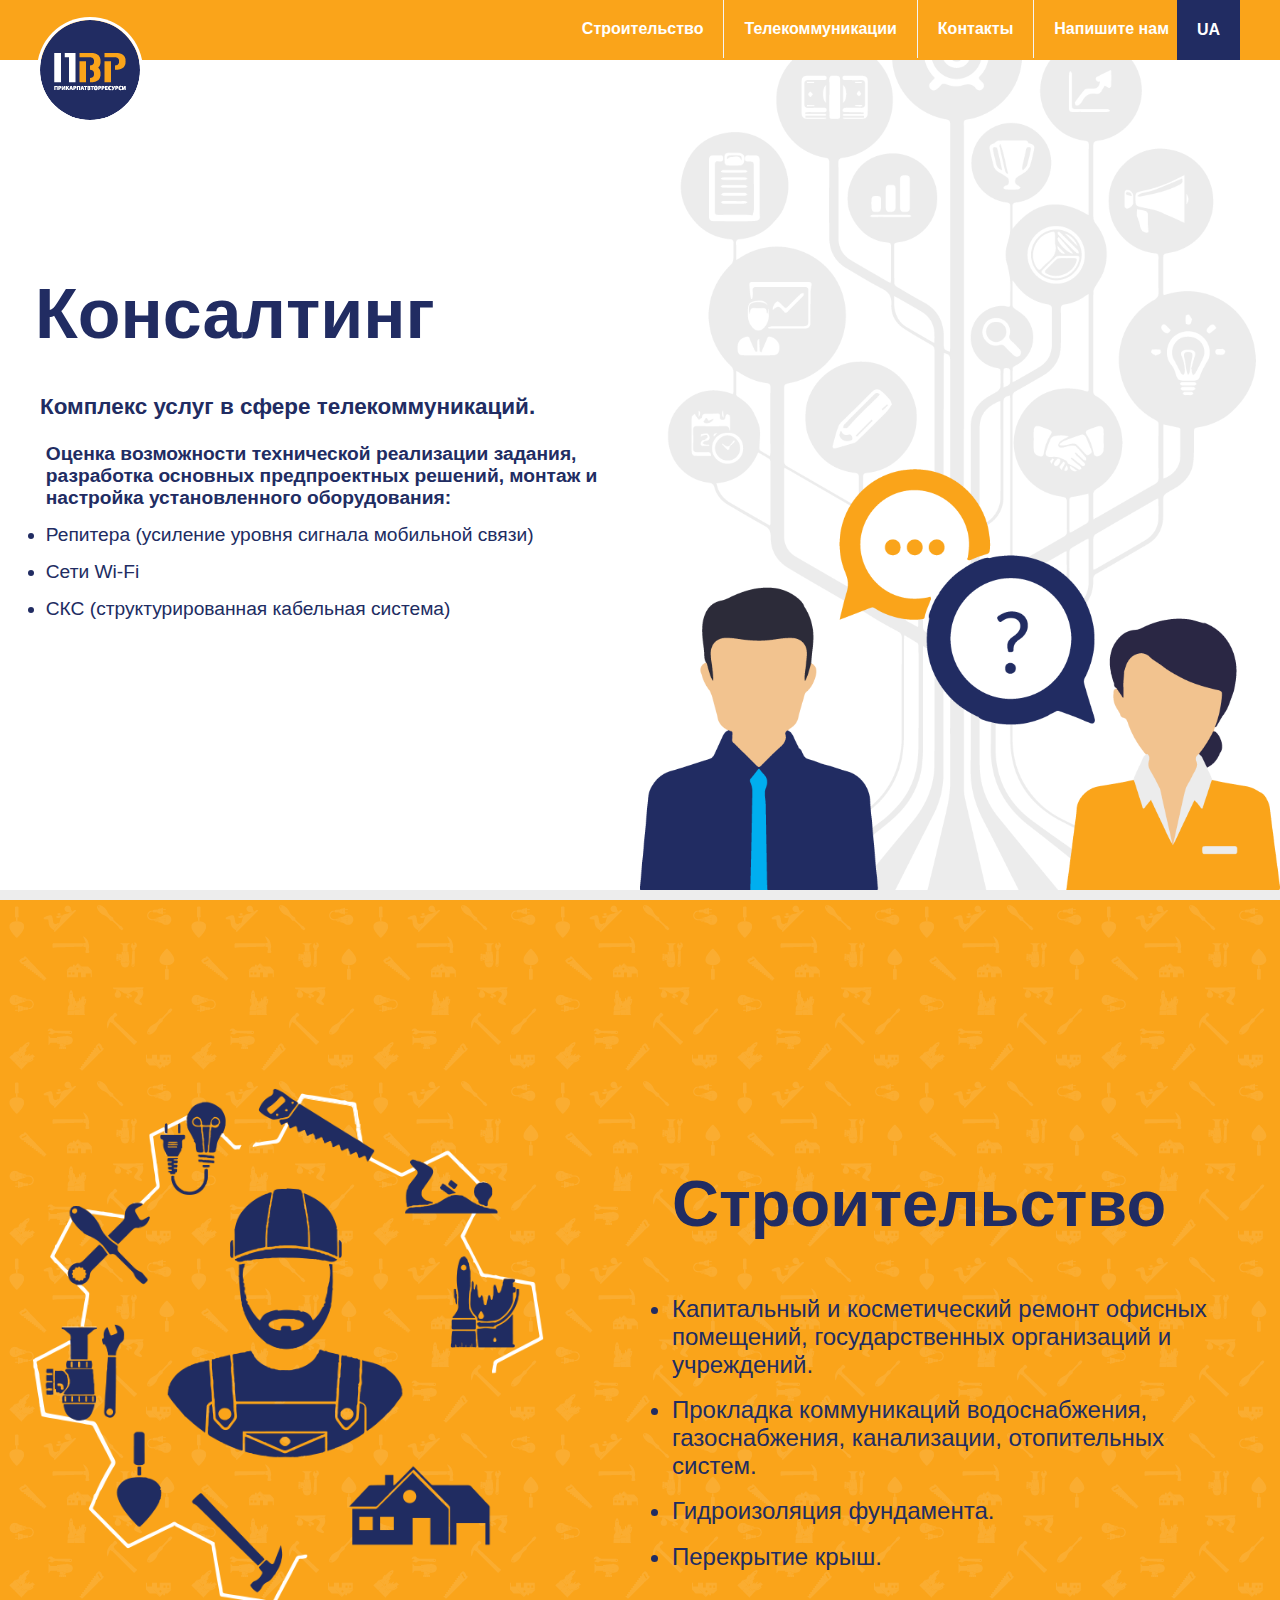
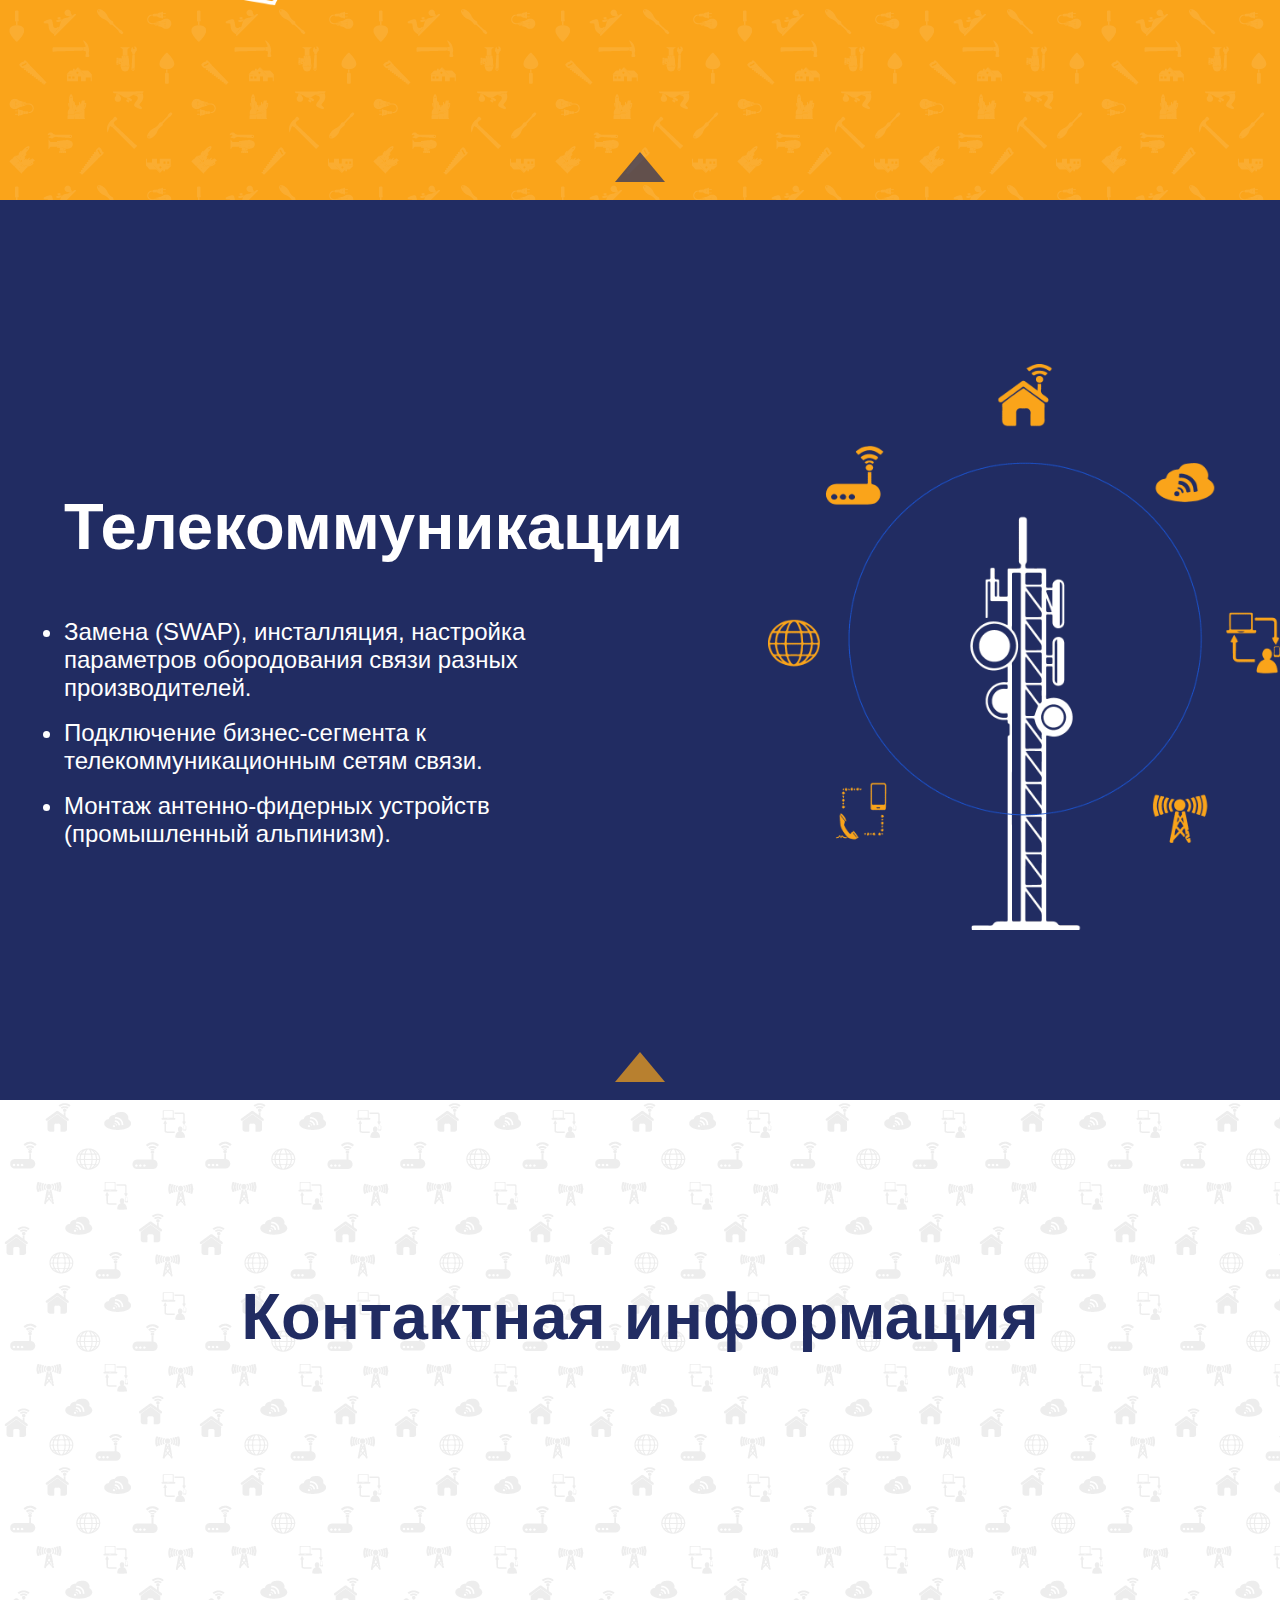
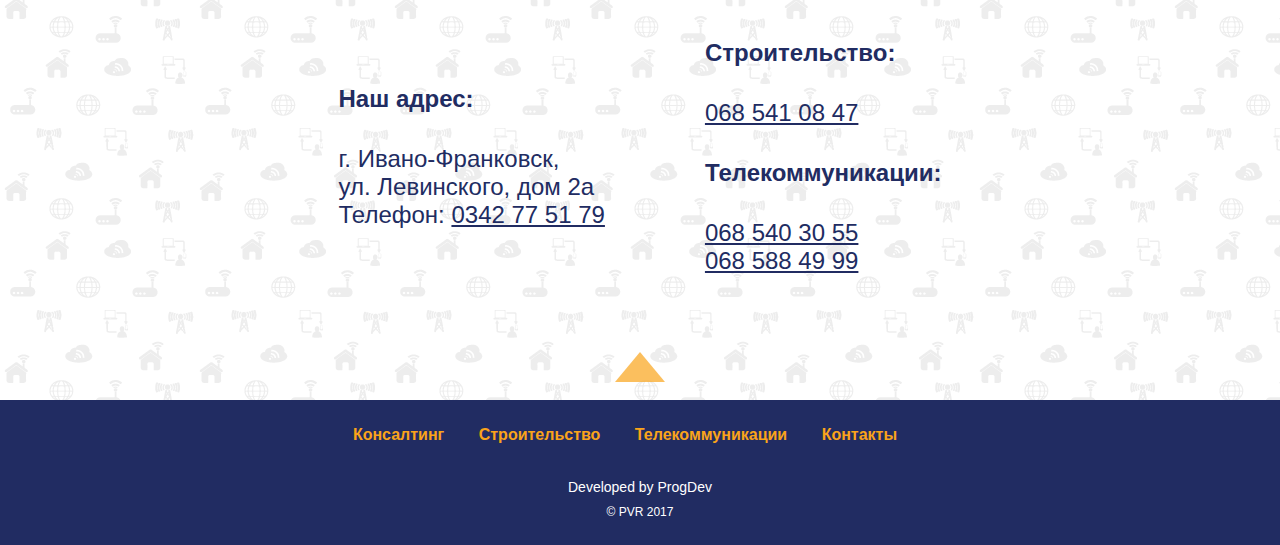
==== index_rus.html @ 4bf704a8 "all scripts" ====
<!DOCTYPE html>
<html lang="en">
<head>
    <meta charset="UTF-8">
    <meta name="viewport" content="width=device-width, initial-scale=1.0">
    <title>ЧП "Прикарпатвторресурсы"</title>
    <link href="css/style.css" rel="stylesheet" type="text/css">
</head>

<body>
<header class="header" id="header">
    <div class="row_wrap">
<!--		<div class="lang">-->
			<a class="lang" href="index.html">UA</a>
<!--		</div>-->
    	<a href="#" class="header_logo hovicon effect-9 sub-a"></a>
    	<input class="header_menu_btn" type="checkbox" id="menu-btn" />
    	<label class="header_menu_icon" for="menu-btn">
    		<span class="navicon"></span>
    	</label>
    	<ul class="header_menu">
    		<li><a href="#section2" class="item">Строительство</a></li>
    		<li><a href="#section3" class="item">Телекоммуникации</a></li>
    		<li><a href="#section4" class="item">Контакты</a></li>
    		<li><a href="#form" class="item">Напишите нам</a></li>
    	</ul>
    </div>
</header>

<!--
<div class="lang">
	<a href="index.html">UA</a>
</div>
  
<div class="lang">
	<a href="index_rus.html">RU</a>
</div>
-->

<div class="row_1 section">
	<a href="#" class="row1_logo_mobile">
		<svg version="1.1" id="Layer_1" xmlns="http://www.w3.org/2000/svg" xmlns:xlink="http://www.w3.org/1999/xlink" x="0px" y="0px"
	 viewBox="0 0 100 100" style="enable-background:new 0 0 100 100;" xml:space="preserve"><style type="text/css">
	.st0{fill:#212C62;}
	.st1{fill:#FFFFFF;}
	.st2{fill:#FAA41A;}
	</style><g id="XMLID_2309_"><path id="XMLID_2358_" class="st0" d="M100,50c0,27.6-22.4,50-50,50S0,77.6,0,50S22.4,0,50,0S100,22.4,100,50L100,50z"/><path id="XMLID_2355_" class="st1" d="M35.4,33v29.2h-6.3V37.2h-4.2V33H35.4L35.4,33z M20.8,33v29.2h-6.3V33H20.8L20.8,33z"/><path id="XMLID_2352_" class="st2" d="M45.8,41.4v20.9h-6.3V41.4H45.8L45.8,41.4z M50,37.2H39.6V33H50c7,0,10.4,2.8,10.4,8.4
		c0,2.8-0.9,4.9-2.6,6.3c1.7,1.4,2.6,3.5,2.6,6.3c0,5.6-3.5,8.4-10.4,8.4v-4.2c2.8,0,4.2-1.4,4.2-4.2c0-2.8-1.4-4.2-4.2-4.2v-4.2
		c2.8,0,4.2-1.4,4.2-4.2C54.2,38.6,52.8,37.2,50,37.2L50,37.2z"/><path id="XMLID_2349_" class="st2" d="M70.9,41.4v20.9h-6.3V41.4H70.9L70.9,41.4z M85.5,41.4c0,5.6-3.5,8.4-10.4,8.4v-4.2
		c2.8,0,4.2-1.4,4.2-4.2c0-2.8-1.4-4.2-4.2-4.2H64.6V33h10.4C82,33,85.5,35.8,85.5,41.4L85.5,41.4z"/><polygon id="XMLID_2348_" class="st1" points="17.7,66 17.7,70 16.8,70 16.8,66.8 15.4,66.8 15.4,70 14.5,70 14.5,66 17.7,66 	"/><path id="XMLID_2345_" class="st1" d="M19.4,67.9c0.1,0,0.2,0,0.3,0c0.5,0,0.8-0.2,0.8-0.6c0-0.4-0.3-0.6-0.7-0.6
		c-0.2,0-0.3,0-0.4,0V67.9L19.4,67.9z M18.5,66.1c0.3,0,0.7-0.1,1.2-0.1c0.6,0,0.9,0.1,1.2,0.3c0.3,0.2,0.4,0.5,0.4,0.9
		c0,0.4-0.1,0.7-0.4,0.9c-0.3,0.3-0.8,0.4-1.3,0.4c-0.1,0-0.2,0-0.3,0V70h-0.9V66.1L18.5,66.1z"/><path id="XMLID_2344_" class="st1" d="M22.7,66v1.2c0,0.6,0,1.3,0,1.8h0c0.2-0.5,0.5-1,0.7-1.4l0.9-1.6h0.9v4h-0.8v-1.2
		c0-0.6,0-1.2,0.1-1.7h0c-0.2,0.5-0.4,1-0.7,1.4L22.9,70h-1v-4H22.7L22.7,66z"/><path id="XMLID_2343_" class="st1" d="M26.8,66v1.7h0.1L28,66h1.1l-1.4,1.8c0.5,0.1,0.7,0.5,0.9,1c0.1,0.4,0.3,0.9,0.5,1.2h-1
		c-0.1-0.3-0.2-0.6-0.3-0.9c-0.1-0.4-0.3-0.8-0.8-0.8h-0.2V70H26v-4H26.8L26.8,66z"/><path id="XMLID_2340_" class="st1" d="M31.5,68.3l-0.2-0.8c-0.1-0.2-0.1-0.5-0.2-0.8h0c-0.1,0.2-0.1,0.5-0.2,0.8l-0.2,0.8H31.5
		L31.5,68.3z M30.5,69l-0.3,1h-0.9l1.2-4h1.2l1.2,4h-1l-0.3-1H30.5L30.5,69z"/><path id="XMLID_2337_" class="st1" d="M34.3,67.9c0.1,0,0.2,0,0.3,0c0.5,0,0.8-0.2,0.8-0.6c0-0.4-0.3-0.6-0.7-0.6
		c-0.2,0-0.3,0-0.4,0V67.9L34.3,67.9z M33.4,66.1c0.3,0,0.7-0.1,1.2-0.1c0.6,0,0.9,0.1,1.2,0.3c0.3,0.2,0.4,0.5,0.4,0.9
		c0,0.4-0.1,0.7-0.4,0.9c-0.3,0.3-0.8,0.4-1.3,0.4c-0.1,0-0.2,0-0.3,0V70h-0.9V66.1L33.4,66.1z"/><polygon id="XMLID_2336_" class="st1" points="40.1,66 40.1,70 39.2,70 39.2,66.8 37.8,66.8 37.8,70 36.9,70 36.9,66 40.1,66 	"/><path id="XMLID_2333_" class="st1" d="M42.8,68.3l-0.2-0.8c-0.1-0.2-0.1-0.5-0.2-0.8h0c-0.1,0.2-0.1,0.5-0.2,0.8l-0.2,0.8H42.8
		L42.8,68.3z M41.8,69l-0.3,1h-0.9l1.2-4h1.2l1.2,4h-1l-0.3-1H41.8L41.8,69z"/><polygon id="XMLID_2332_" class="st1" points="45.1,66.8 44,66.8 44,66 47.1,66 47.1,66.8 46,66.8 46,70 45.1,70 45.1,66.8 	"/><path id="XMLID_2328_" class="st1" d="M48.4,69.3c0.1,0,0.2,0,0.3,0c0.4,0,0.8-0.2,0.8-0.6c0-0.4-0.4-0.6-0.8-0.6h-0.3V69.3
		L48.4,69.3z M48.4,67.6h0.3c0.5,0,0.7-0.2,0.7-0.5c0-0.3-0.2-0.5-0.6-0.5c-0.2,0-0.3,0-0.4,0V67.6L48.4,67.6z M47.5,66.1
		c0.2,0,0.7-0.1,1.2-0.1c0.5,0,0.9,0.1,1.2,0.2c0.3,0.1,0.5,0.4,0.5,0.8c0,0.3-0.2,0.7-0.7,0.8v0c0.5,0.1,0.8,0.5,0.8,1
		c0,0.4-0.2,0.6-0.4,0.8c-0.3,0.2-0.8,0.4-1.6,0.4c-0.4,0-0.8,0-1-0.1V66.1L47.5,66.1z"/><polygon id="XMLID_2327_" class="st1" points="51.8,66.8 50.7,66.8 50.7,66 53.8,66 53.8,66.8 52.7,66.8 52.7,70 51.8,70
		51.8,66.8 	"/><path id="XMLID_2324_" class="st1" d="M54.8,68c0,0.8,0.4,1.3,1,1.3c0.6,0,1-0.6,1-1.3c0-0.7-0.3-1.3-1-1.3
		C55.2,66.7,54.8,67.2,54.8,68L54.8,68z M57.7,68c0,1.3-0.8,2.1-1.9,2.1c-1.2,0-1.9-0.9-1.9-2c0-1.2,0.8-2.1,1.9-2.1
		C57,65.9,57.7,66.9,57.7,68L57.7,68z"/><path id="XMLID_2321_" class="st1" d="M59.2,67.9c0.1,0,0.2,0,0.3,0c0.5,0,0.8-0.2,0.8-0.6c0-0.4-0.3-0.6-0.7-0.6
		c-0.2,0-0.3,0-0.4,0V67.9L59.2,67.9z M58.3,66.1c0.3,0,0.7-0.1,1.2-0.1c0.6,0,0.9,0.1,1.2,0.3c0.3,0.2,0.4,0.5,0.4,0.9
		c0,0.4-0.1,0.7-0.4,0.9c-0.3,0.3-0.8,0.4-1.3,0.4c-0.1,0-0.2,0-0.3,0V70h-0.9V66.1L58.3,66.1z"/><path id="XMLID_2318_" class="st1" d="M62.6,67.9c0.1,0,0.2,0,0.3,0c0.5,0,0.8-0.2,0.8-0.6c0-0.4-0.3-0.6-0.7-0.6
		c-0.2,0-0.3,0-0.4,0V67.9L62.6,67.9z M61.7,66.1c0.3,0,0.7-0.1,1.2-0.1c0.6,0,0.9,0.1,1.2,0.3c0.3,0.2,0.4,0.5,0.4,0.9
		c0,0.4-0.1,0.7-0.4,0.9c-0.3,0.3-0.8,0.4-1.3,0.4c-0.1,0-0.2,0-0.3,0V70h-0.9V66.1L61.7,66.1z"/><polygon id="XMLID_2317_" class="st1" points="67.5,68.3 66,68.3 66,69.2 67.7,69.2 67.7,70 65.1,70 65.1,66 67.6,66 67.6,66.8
		66,66.8 66,67.6 67.5,67.6 67.5,68.3 	"/><path id="XMLID_2316_" class="st1" d="M71.2,69.9C71,70,70.6,70,70.2,70c-1.4,0-2.1-0.9-2.1-2c0-1.4,1-2.1,2.2-2.1
		c0.5,0,0.8,0.1,1,0.2L71,66.8c-0.2-0.1-0.4-0.1-0.8-0.1c-0.7,0-1.3,0.4-1.3,1.3c0,0.8,0.5,1.3,1.3,1.3c0.3,0,0.6-0.1,0.8-0.1
		L71.2,69.9L71.2,69.9z"/><path id="XMLID_2315_" class="st1" d="M72.5,66l0.6,1.4c0.1,0.3,0.2,0.5,0.3,0.8h0c0-0.2,0.1-0.4,0.2-0.8L74,66H75l-0.7,2
		c-0.2,0.6-0.5,1.2-0.8,1.6c-0.3,0.3-0.6,0.5-1.1,0.5c-0.2,0-0.3,0-0.4-0.1l0.1-0.7c0.1,0,0.2,0,0.3,0c0.3,0,0.5-0.2,0.5-0.4
		c0-0.1,0-0.1,0-0.2L71.5,66H72.5L72.5,66z"/><path id="XMLID_2312_" class="st1" d="M76.2,67.9c0.1,0,0.2,0,0.3,0c0.5,0,0.8-0.2,0.8-0.6c0-0.4-0.3-0.6-0.7-0.6
		c-0.2,0-0.3,0-0.4,0V67.9L76.2,67.9z M75.3,66.1c0.3,0,0.7-0.1,1.2-0.1c0.6,0,0.9,0.1,1.2,0.3c0.3,0.2,0.4,0.5,0.4,0.9
		c0,0.4-0.1,0.7-0.4,0.9c-0.3,0.3-0.8,0.4-1.3,0.4c-0.1,0-0.2,0-0.3,0V70h-0.9V66.1L75.3,66.1z"/><path id="XMLID_2311_" class="st1" d="M81.6,69.9c-0.2,0.1-0.5,0.2-1,0.2c-1.4,0-2.1-0.9-2.1-2c0-1.4,1-2.1,2.2-2.1
		c0.5,0,0.8,0.1,1,0.2l-0.2,0.7c-0.2-0.1-0.4-0.1-0.8-0.1c-0.7,0-1.3,0.4-1.3,1.3c0,0.8,0.5,1.3,1.3,1.3c0.3,0,0.6-0.1,0.8-0.1
		L81.6,69.9L81.6,69.9z"/><path id="XMLID_2310_" class="st1" d="M83,66v1.2c0,0.6,0,1.3,0,1.8h0c0.2-0.5,0.5-1,0.7-1.4l0.9-1.6h0.9v4h-0.8v-1.2
		c0-0.6,0-1.2,0.1-1.7h0c-0.2,0.5-0.4,1-0.7,1.4L83.2,70h-1v-4H83L83,66z"/></g></svg>
	</a>
	<ul class="row_1_contact">
		  <li><a href="tel:+380685403055">+38 068 540 30 55</a></li>
		  <li><a href="tel:+380685884999">+38 068 588 49 99</a></li>
		  <li><a href="mailto:pvr@gmail.com">office@pvr.if.ua</a></li>
	</ul>
<!--
	<div class="lang">
		<a href="index.html">UA</a>
		<a href="index_rus.html">RU</a>
  </div>
-->
</div>

<div class="row_1_txt">
    <h2>Консалтинг</h2>
    <h3>Комплекс услуг в сфере телекоммуникаций.</h3>
    <ul>
       	<li><h4>Оценка возможности технической реализации задания, разработка основных предпроектных решений, монтаж и настройка установленного оборудования:</h4></li>
        <li>Репитера (усиление уровня сигнала мобильной связи)</li>
        <li>Сети Wi-Fi</li>
        <li>СКС (структурированная кабельная система)</li>
    </ul>
</div>

<div class="row_1_tablet section">
	<div class="row_wrap wrap-tablet">
		<h2>Консалтинг</h2>
		<div class="row_one_txt">
			<h3>Комплекс услуг в сфере телекоммуникаций.</h3>
			<ul>
			   	<li><h4>Оценка возможности технической реализации задания, разработка основных предпроектных решений, монтаж и настройка установленного оборудования:</h4></li>
				<li>Репитера (усиление уровня сигнала мобильной связи)</li>
				<li>Сети Wi-Fi</li>
				<li>СКС (структурированная кабельная система)</li>
			</ul>
		</div>
	</div>
<!--
	<div class="lang">
		<a href="index.html">UA</a>
		<a href="index_rus.html">RU</a>
	</div>
-->
</div>

<div id="section2">
	<div class="row_2 section">
		<h2>Строительство</h2>
		<picture>
			<source
				media="(max-width: 599px)"
				srcset="img/pvr_build_200x200.png, img/01_build_RET400.png 2x"
				>
			<img
				src="img/pvr_build_200x200.png"
				alt="ПВР Строительство"
				title="Строительство">
		</picture>
		<ul class="row_2_txt section-txt">
			<li>Капитальный и косметический ремонт офисных помещений, государственных организаций и учреждений.</li>
			<li>Прокладка коммуникаций водоснабжения, газоснабжения, канализации, отопительных систем.</li>
			<li>Гидроизоляция фундамента.</li>
			<li>Перекрытие крыш.</li>
		</ul>
		<a href="#header" class="row_2_upbtn section-upbtn"></a>
	</div>
	<div class="row_2_tablet section">
		<picture>
			<source media="(min-width: 960px)"
				 srcset="img/01_build_RET.png 2x, img/01_build_RET+.png 3x">
			<source media="(min-width: 600px)"
				 srcset="img/01_build_ORIG.png, img/01_build_RET.png 2x">
			<img src="img/01_build_ORIG.png"
				alt="ПВР Будівництво"
				title="Будіівництво">
		</picture>
		<div class="row-2 container">
			<h2>Строительство</h2>
			<ul class="row_2_txt section-txt">
				<li>Капитальный и косметический ремонт офисных помещений, государственных организаций и учреждений.</li>
				<li>Прокладка коммуникаций водоснабжения, газоснабжения, канализации, отопительных систем.</li>
				<li>Гидроизоляция фундамента.</li>
				<li>Перекрытие крыш.</li>
			</ul>
		</div>
		<a href="#header" class="row_2_upbtn_tablet section-upbtn"></a>
	</div>
</div>

<div id="section3">
	<div class="row_3 section" >
		<h2>Телекоммуникации</h2>
		<picture>
			<source
			media="(max-width: 599px)"
			srcset="img/pvr_telecom_200x222.png, img/03_tele_RET400.png 2x"
			type="image/png">
			<img
				src="img/pvr_telecom_200x222.png"
				alt="ПВР Телекомунікації"
				title="Телекомунікації">
		</picture>
		<ul class="row_3_txt section-txt">
			<li>Замена (SWAP), инсталляция, настройка параметров обородования связи разных производителей.</li>
			<li>Подключение бизнес-сегмента к телекоммуникационным сетям связи.</li>
			<li>Монтаж антенно-фидерных устройств (промышленный альпинизм).</li>
		</ul>
		<a href="#header" class="row_3_upbtn section-upbtn"></a>
</div>

	<div class="row_3_tablet section">
		<div class="row-3 container">
			<h2>Телекоммуникации</h2>
			<ul class="row_3_txt section-txt">
				<li>Замена (SWAP), инсталляция, настройка параметров обородования связи разных производителей.</li>
				<li>Подключение бизнес-сегмента к телекоммуникационным сетям связи.</li>
				<li>Монтаж антенно-фидерных устройств (промышленный альпинизм).</li>
			</ul>
		</div>
		<picture>
			<source media="(min-width: 960px)"
					srcset="img/pvr_telecom_retina.png">
			<source media="(min-width: 600px)"
					srcset="img/pvr_telecom.png">
			<img 
				src="img/pvr_telecom_200x222.png"
				alt="ПВР Телекомунікації"
				title="Телекомунікації">
		</picture>
		<a href="#header" class="row_3_upbtn_tablet section-upbtn"></a>
	</div><!--568px start-->
</div>
<div id="section4">
	<div class="row_4 section">
		<div class="row_4_inner">
			<h2>Контактная информация</h2>
			<ul class="row_4_txt">
				<li><h4>Наш адрес:</h4><p>г. Ивано-Франковск,<br>ул. Левинского, дом 2а<br>Телефон: <a href="tel:+380342775179">0342 77 51 79</a></p></li>
				<li><h4>Строительство:</h4><a href="tel:+380685410847">068 541 08 47</a></li>
				<li><h4>Телекоммуникации:</h4><a href="tel:+380685403055">068 540 30 55</a><br><br><a href="tel:+380685884999">068 588 49 99</a></li>
		    </ul>
	   </div>
   <a href="#header" class="row_4_upbtn section-upbtn"></a>
</div>

	<div class="row_4_tablet section">
		<h2>Контактная информация</h2>
		<div class="row_4_container">
			<h4>Наш адрес:</h4>г. Ивано-Франковск,<br>ул. Левинского, дом 2а<br>Телефон: <a href="tel:+380342775179">0342 77 51 79</a>
		</div>
		<div class="row_4_conrainer">
			<h4>Строительство:</h4>
			<a href="tel:+380685410847">068 541 08 47</a>
			<h4>Телекоммуникации:</h4><a href="tel:+380685403055">068 540 30 55</a><br><a href="tel:+380685884999">068 588 49 99</a>
		</div>
		<a href="#header" class="row_3_upbtn_tablet section-upbtn"></a>
	</div>
</div>
<div id="form">
    <script type="text/javascript" src="https://form.jotformeu.com/jsform/63545474267363"></script>
</div>

<footer class="footer">
    <ul class="footer_content">
        <li>
            <ul class="footer_content_nav">
                <li><a href="#header">Консалтинг</a></li>
                <li><a href="#section2">Строительство</a></li>
                <li><a href="#section3">Телекоммуникации</a></li>
                <li><a href="#section4">Контакты</a></li>
            </ul>
        </li>
        <li class="footer_content_dev">Developed by ProgDev</li>
        <li class="footer_content_copyright">&copy; PVR 2017</li>
    </ul>
</footer>
<!-- js scr scr sct -->
<script async>
  (function(i,s,o,g,r,a,m){i['GoogleAnalyticsObject']=r;i[r]=i[r]||function(){
  (i[r].q=i[r].q||[]).push(arguments)},i[r].l=1*new Date();a=s.createElement(o),
  m=s.getElementsByTagName(o)[0];a.async=1;a.src=g;m.parentNode.insertBefore(a,m)
  })(window,document,'script','//www.google-analytics.com/analytics.js','ga');

  ga('create', 'UA-75085322-1', 'auto');
  ga('send', 'pageview');

</script>
<script async src="https://ajax.googleapis.com/ajax/libs/jquery/3.1.1/jquery.min.js"></script>
<script async src="js/menu.js" type="text/javascript"></script>
<script async src="js/smooth_scroll.js" type="text/javascript"></script>
</body>
</html>
---- css/style.css ----
@charset "UTF-8";
/* media */
/* flexbox */
/* tags */
/* line 80, D:/X/OpenServer/domains/fckn.github.io/css/style.scss */
html, body {
  -webkit-box-sizing: border-box;
  -moz-box-sizing: border-box;
  box-sizing: border-box; }

/* line 87, D:/X/OpenServer/domains/fckn.github.io/css/style.scss */
*,
*:before,
*:after {
  -webkit-box-sizing: inherit;
  -moz-box-sizing: inherit;
  box-sizing: inherit; }

/* line 92, D:/X/OpenServer/domains/fckn.github.io/css/style.scss */
body {
  font-family: Helvetica, sans-serif;
  position: relative;
  width: 100%;
  height: 100%;
  margin: 0;
  padding: 0; }

/* line 100, D:/X/OpenServer/domains/fckn.github.io/css/style.scss */
a {
  text-decoration: none; }

/* line 103, D:/X/OpenServer/domains/fckn.github.io/css/style.scss */
ul {
  list-style-type: none;
  padding: 0;
  margin: 0; }

/* line 109, D:/X/OpenServer/domains/fckn.github.io/css/style.scss */
picture img {
  width: 100%;
  max-width: 600px;
  height: auto; }

/* form custom */
/* line 116, D:/X/OpenServer/domains/fckn.github.io/css/style.scss */
#form {
  background: #faa41a; }

/* header */
/* line 120, D:/X/OpenServer/domains/fckn.github.io/css/style.scss */
.header {
  width: 100%;
  height: 60px;
  position: absolute;
  z-index: 1;
  text-align: center;
  display: table-cell;
  vertical-align: middle;
  background-color: #faa41a; }
  /* line 129, D:/X/OpenServer/domains/fckn.github.io/css/style.scss */
  .header ul {
    overflow: hidden;
    background-color: #faa41a; }
  /* line 134, D:/X/OpenServer/domains/fckn.github.io/css/style.scss */
  .header li a {
    display: block;
    padding: 20px 20px;
    border-right: 1px solid #f4f4f4;
    color: #fff;
    text-decoration: none;
    font-weight: 600;
    transition: 0.4s; }
    /* line 142, D:/X/OpenServer/domains/fckn.github.io/css/style.scss */
    .header li a:hover {
      background-color: #fff;
      color: #EEA200; }

/* line 150, D:/X/OpenServer/domains/fckn.github.io/css/style.scss */
.header_logo {
  width: 100px;
  height: 100px;
  margin-top: 20px;
  float: left;
  display: block;
  background: url(../img/pvr_logo.png) no-repeat center center; }
  @media only screen and (min-width: 319px) and (max-width: 767px) {
    /* line 150, D:/X/OpenServer/domains/fckn.github.io/css/style.scss */
    .header_logo {
      display: none; } }
  @media only screen and (min-width: 767px) and (max-width: 1250px) {
    /* line 150, D:/X/OpenServer/domains/fckn.github.io/css/style.scss */
    .header_logo {
      margin-left: 4%; } }

/* line 166, D:/X/OpenServer/domains/fckn.github.io/css/style.scss */
.lang {
  position: absolute;
  right: 0;
  display: inline-block;
  padding: 30px 20px;
  font-weight: 700;
  background: #212C62;
  text-decoration: none;
  color: #fff;
  font-family: helvetica, sans-serif;
  line-height: 0;
  transition: all 0.3s ease;
  float: right; }
  /* line 184, D:/X/OpenServer/domains/fckn.github.io/css/style.scss */
  .lang:hover {
    background: #45517C; }

/* menu */
/* line 190, D:/X/OpenServer/domains/fckn.github.io/css/style.scss */
.header_menu {
  clear: both;
  max-height: 0;
  transition: max-height 0.2s ease-out; }

/* menu icon */
/* line 198, D:/X/OpenServer/domains/fckn.github.io/css/style.scss */
.header_menu_icon {
  cursor: pointer;
  display: inline-block;
  padding: 28px 0;
  position: relative;
  user-select: none; }
  @media only screen and (min-width: 768px) and (max-width: 810px) {
    /* line 198, D:/X/OpenServer/domains/fckn.github.io/css/style.scss */
    .header_menu_icon {
      left: -7%; } }

/* line 211, D:/X/OpenServer/domains/fckn.github.io/css/style.scss */
.header .header_menu_icon .navicon {
  width: 25px;
  height: 5px;
  display: block;
  background: #212c62;
  position: relative;
  transition: background 0.2s ease-out; }

/* line 221, D:/X/OpenServer/domains/fckn.github.io/css/style.scss */
.navicon:before,
.navicon:after {
  width: 100%;
  height: 100%;
  background: #212c62;
  content: '';
  display: block;
  position: absolute;
  transition: all 0.2s ease-out; }

/* line 231, D:/X/OpenServer/domains/fckn.github.io/css/style.scss */
.navicon:before {
  top: 10px; }

/* line 235, D:/X/OpenServer/domains/fckn.github.io/css/style.scss */
.navicon:after {
  top: -10px; }

/* menu btn */
/* line 240, D:/X/OpenServer/domains/fckn.github.io/css/style.scss */
.header_menu_btn {
  display: none; }

/* line 243, D:/X/OpenServer/domains/fckn.github.io/css/style.scss */
.header_menu_btn:checked ~ .header_menu {
  max-height: 240px; }

/* line 247, D:/X/OpenServer/domains/fckn.github.io/css/style.scss */
.header_menu_btn:checked ~ .header_menu_icon .navicon {
  background: transparent; }

/* line 251, D:/X/OpenServer/domains/fckn.github.io/css/style.scss */
.header_menu_btn:checked ~ .header_menu_icon .navicon:before {
  transform: rotate(-45deg) translate(0px, 0px); }

/* line 255, D:/X/OpenServer/domains/fckn.github.io/css/style.scss */
.header_menu_btn:checked ~ .header_menu_icon .navicon:after {
  transform: rotate(45deg) translate(0px, 0px); }

/* line 260, D:/X/OpenServer/domains/fckn.github.io/css/style.scss */
.header_menu_btn:checked ~ .header_menu_icon:not(.steps) .navicon:before,
.header_menu_btn:checked ~ .header_menu_icon:not(.steps) .navicon:after {
  top: 0; }

/*  768px */
@media only screen and (min-width: 811px) {
  /* line 267, D:/X/OpenServer/domains/fckn.github.io/css/style.scss */
  .header_menu {
    float: right;
    clear: none;
    max-height: none; }
    /* line 271, D:/X/OpenServer/domains/fckn.github.io/css/style.scss */
    .header_menu li {
      float: left; }
    /* line 274, D:/X/OpenServer/domains/fckn.github.io/css/style.scss */
    .header_menu a {
      padding: 20px 30px; }
  /* line 278, D:/X/OpenServer/domains/fckn.github.io/css/style.scss */
  .header_menu_icon {
    display: none; }
  /* line 281, D:/X/OpenServer/domains/fckn.github.io/css/style.scss */
  .header_menu_btn {
    display: none; } }

/* hover logo */
/* line 287, D:/X/OpenServer/domains/fckn.github.io/css/style.scss */
.hovicon {
  width: 100px;
  height: 100px;
  border-radius: 50%;
  position: relative; }

/* line 293, D:/X/OpenServer/domains/fckn.github.io/css/style.scss */
.hovicon:after {
  position: absolute;
  width: 100%;
  height: 100%;
  border-radius: 50%;
  content: '';
  -webkit-box-sizing: content-box;
  -moz-box-sizing: content-box;
  box-sizing: content-box; }

/* line 303, D:/X/OpenServer/domains/fckn.github.io/css/style.scss */
.hovicon:before {
  display: block; }

/* Effect 9 */
/* line 307, D:/X/OpenServer/domains/fckn.github.io/css/style.scss */
.hovicon.effect-9 {
  -webkit-transition: box-shadow 0.2s;
  -moz-transition: box-shadow 0.2s;
  transition: box-shadow 0.2s; }

/* line 312, D:/X/OpenServer/domains/fckn.github.io/css/style.scss */
.hovicon.effect-9:after {
  top: 0;
  left: 0;
  padding: 0;
  box-shadow: 0 0 0 3px #fff;
  -webkit-transition: -webkit-transform 0.2s, opacity 0.2s;
  -moz-transition: -moz-transform 0.2s, opacity 0.2s;
  transition: transform 0.2s, opacity 0.2s; }

/* Effect 9a */
/* line 322, D:/X/OpenServer/domains/fckn.github.io/css/style.scss */
.hovicon.effect-9.sub-a:hover:after {
  -webkit-transform: scale(1.35);
  -moz-transform: scale(1.35);
  -ms-transform: scale(1.35);
  transform: scale(1.35);
  opacity: 0.5; }

/* line 329, D:/X/OpenServer/domains/fckn.github.io/css/style.scss */
.hovicon.effect-9.sub-a:hover {
  box-shadow: 0 0 0 10px white; }

/*
Оранжевий - FAA41A
Синій - 212C62
Сірий - EDEDED
*/
/* line 337, D:/X/OpenServer/domains/fckn.github.io/css/style.scss */
.section {
  width: 100%;
  height: 600px;
  margin: 0 auto;
  display: -webkit-box;
  display: -moz-box;
  display: -ms-flexbox;
  display: -webkit-flex;
  display: flex;
  flex-direction: column;
  align-items: center;
  justify-content: space-between;
  color: #212c62; }
  @media only screen and (min-width: 768px) {
    /* line 337, D:/X/OpenServer/domains/fckn.github.io/css/style.scss */
    .section {
      height: 100vh; } }

/* section one */
/* line 351, D:/X/OpenServer/domains/fckn.github.io/css/style.scss */
.row_1 {
  position: relative;
  padding: 100px 0 0 0;
  text-align: center;
  z-index: 0;
  background: url(../img/pvr_consulting_opt.png) no-repeat center bottom; }
  @media only screen and (min-width: 768px) {
    /* line 351, D:/X/OpenServer/domains/fckn.github.io/css/style.scss */
    .row_1 {
      display: none; } }

/* line 363, D:/X/OpenServer/domains/fckn.github.io/css/style.scss */
.row1_logo_mobile {
  width: 100px;
  height: 100px; }

/* line 367, D:/X/OpenServer/domains/fckn.github.io/css/style.scss */
.section-txt {
  margin: 25% 0 0 0;
  padding-left: 10%;
  display: -webkit-box;
  display: -moz-box;
  display: -ms-flexbox;
  display: -webkit-flex;
  display: flex;
  flex-direction: column;
  justify-content: flex-end;
  flex-basis: 100%;
  list-style-type: disc; }
  @media only screen and (min-width: 600px) {
    /* line 367, D:/X/OpenServer/domains/fckn.github.io/css/style.scss */
    .section-txt {
      margin: 0; } }
  /* line 378, D:/X/OpenServer/domains/fckn.github.io/css/style.scss */
  .section-txt li {
    padding-bottom: 3%; }

/* line 383, D:/X/OpenServer/domains/fckn.github.io/css/style.scss */
.section-upbtn {
  margin: 8% 0 0 0;
  display: block;
  width: 0;
  height: 0;
  border-style: solid;
  border-width: 0 25px 30px 25px;
  opacity: .7;
  transition: all 0.3s ease; }
  /* line 392, D:/X/OpenServer/domains/fckn.github.io/css/style.scss */
  .section-upbtn:hover {
    border-width: 0 40px 45px 40px;
    opacity: 1; }

/* line 399, D:/X/OpenServer/domains/fckn.github.io/css/style.scss */
.row_1_contact {
  font-size: 18px;
  line-height: 30px;
  padding: 0 0 250px 0; }
  /* line 403, D:/X/OpenServer/domains/fckn.github.io/css/style.scss */
  .row_1_contact a {
    font-weight: 600;
    color: #212c62;
    text-decoration: underline;
    transition: all 0.2s ease; }
    /* line 408, D:/X/OpenServer/domains/fckn.github.io/css/style.scss */
    .row_1_contact a:hover {
      color: #faa41a;
      text-decoration: none; }

/* line 414, D:/X/OpenServer/domains/fckn.github.io/css/style.scss */
.row_1_txt {
  width: 100%;
  padding: 10% 1%;
  border-bottom: 10px solid #ededed;
  display: -webkit-box;
  display: -moz-box;
  display: -ms-flexbox;
  display: -webkit-flex;
  display: flex;
  flex-direction: column;
  align-items: center;
  text-align: center;
  justify-content: space-around;
  color: #212c62;
  background: #ededed; }
  /* line 425, D:/X/OpenServer/domains/fckn.github.io/css/style.scss */
  .row_1_txt h2, .row_1_txt h3, .row_1_txt h4 {
    margin: 5% 0; }
  /* line 428, D:/X/OpenServer/domains/fckn.github.io/css/style.scss */
  .row_1_txt ul {
    padding-left: 10%;
    text-align: left;
    list-style-type: disc; }
    /* line 432, D:/X/OpenServer/domains/fckn.github.io/css/style.scss */
    .row_1_txt ul li {
      margin-top: 2%; }
      /* line 434, D:/X/OpenServer/domains/fckn.github.io/css/style.scss */
      .row_1_txt ul li:first-child {
        text-align: center;
        list-style-type: none;
        margin-left: -5%; }
  @media only screen and (min-width: 768px) {
    /* line 414, D:/X/OpenServer/domains/fckn.github.io/css/style.scss */
    .row_1_txt {
      display: none; } }

/* line 445, D:/X/OpenServer/domains/fckn.github.io/css/style.scss */
.row_2 {
  padding: 10% 0 3% 0;
  background: #faa41a; }
  /* line 451, D:/X/OpenServer/domains/fckn.github.io/css/style.scss */
  .row_2 picture {
    margin: 4% 0 0 0; }
  @media only screen and (min-width: 600px) {
    /* line 445, D:/X/OpenServer/domains/fckn.github.io/css/style.scss */
    .row_2 {
      display: none; } }

/* line 460, D:/X/OpenServer/domains/fckn.github.io/css/style.scss */
.row_2_upbtn {
  border-color: transparent transparent #212C62 transparent; }

/* line 464, D:/X/OpenServer/domains/fckn.github.io/css/style.scss */
.row_3 {
  padding: 10% 0 3% 0;
  color: #fff;
  background: #212c62; }
  /* line 468, D:/X/OpenServer/domains/fckn.github.io/css/style.scss */
  .row_3 h2 {
    margin: 0 0 5% 0; }
  /* line 471, D:/X/OpenServer/domains/fckn.github.io/css/style.scss */
  .row_3 picture {
    margin: 5% 0 0 0; }
  @media only screen and (min-width: 600px) {
    /* line 464, D:/X/OpenServer/domains/fckn.github.io/css/style.scss */
    .row_3 {
      display: none;
      flex-direction: row;
      flex-wrap: wrap;
      justify-content: space-around; }
      /* line 479, D:/X/OpenServer/domains/fckn.github.io/css/style.scss */
      .row_3 picture {
        margin: 0; } }

/* line 488, D:/X/OpenServer/domains/fckn.github.io/css/style.scss */
.row_3_upbtn {
  border-color: transparent transparent #FAA41A transparent; }

/* line 492, D:/X/OpenServer/domains/fckn.github.io/css/style.scss */
.row_4 {
  padding: 2% 0;
  background: #ededed; }
  @media only screen and (min-width: 600px) {
    /* line 492, D:/X/OpenServer/domains/fckn.github.io/css/style.scss */
    .row_4 {
      display: none; } }

/* line 500, D:/X/OpenServer/domains/fckn.github.io/css/style.scss */
.row_4_inner {
  position: relative;
  top: 50%;
  transform: translateY(-50%); }
  /* line 504, D:/X/OpenServer/domains/fckn.github.io/css/style.scss */
  .row_4_inner a {
    color: #212c62;
    text-decoration: underline;
    transition: all 0.2s ease; }
    /* line 508, D:/X/OpenServer/domains/fckn.github.io/css/style.scss */
    .row_4_inner a:hover {
      color: #faa41a;
      text-decoration: none; }

/* line 515, D:/X/OpenServer/domains/fckn.github.io/css/style.scss */
.row_4_upbtn {
  border-color: transparent transparent #faa41a transparent; }

/* line 518, D:/X/OpenServer/domains/fckn.github.io/css/style.scss */
.footer_content {
  text-align: center; }
  /* line 520, D:/X/OpenServer/domains/fckn.github.io/css/style.scss */
  .footer_content li {
    display: block;
    margin-bottom: 10px; }
    /* line 523, D:/X/OpenServer/domains/fckn.github.io/css/style.scss */
    .footer_content li:last-child {
      margin-bottom: 0; }

/* line 529, D:/X/OpenServer/domains/fckn.github.io/css/style.scss */
.footer {
  background: #212c62;
  color: #fff;
  padding: 2% 0; }

/* line 535, D:/X/OpenServer/domains/fckn.github.io/css/style.scss */
.footer_content_copyright {
  font-size: 12px; }

/* line 539, D:/X/OpenServer/domains/fckn.github.io/css/style.scss */
.footer_content_dev {
  font-size: 14px; }

/* line 543, D:/X/OpenServer/domains/fckn.github.io/css/style.scss */
.footer_content_nav {
  margin-bottom: 2%; }
  /* line 545, D:/X/OpenServer/domains/fckn.github.io/css/style.scss */
  .footer_content_nav a {
    font-weight: 700;
    color: #faa41a; }
  @media only screen and (min-width: 600px) {
    /* line 550, D:/X/OpenServer/domains/fckn.github.io/css/style.scss */
    .footer_content_nav li {
      display: inline-block;
      margin-right: 30px; } }

/* line 559, D:/X/OpenServer/domains/fckn.github.io/css/style.scss */
.container {
  width: 50%; }
  @media only screen and (min-width: 600px) {
    /* line 559, D:/X/OpenServer/domains/fckn.github.io/css/style.scss */
    .container {
      display: -webkit-box;
      display: -moz-box;
      display: -ms-flexbox;
      display: -webkit-flex;
      display: flex;
      flex-wrap: wrap; } }
  /* line 566, D:/X/OpenServer/domains/fckn.github.io/css/style.scss */
  .container h2 {
    margin-left: 60px; }

/* line 572, D:/X/OpenServer/domains/fckn.github.io/css/style.scss */
.row_2_tablet {
  padding: 2% 0;
  display: none;
  overflow: hidden;
  position: relative;
  background: url(../img/pvr_pattern_build.png) repeat #faa41a; }
  /* line 578, D:/X/OpenServer/domains/fckn.github.io/css/style.scss */
  .row_2_tablet h2 {
    margin-left: 10%;
    font-size: 40px; }
  @media only screen and (min-width: 600px) {
    /* line 572, D:/X/OpenServer/domains/fckn.github.io/css/style.scss */
    .row_2_tablet {
      display: -webkit-box;
      display: -moz-box;
      display: -ms-flexbox;
      display: -webkit-flex;
      display: flex;
      flex-direction: row;
      flex-wrap: wrap;
      justify-content: space-around; } }
  @media only screen and (min-width: 960px) {
    /* line 572, D:/X/OpenServer/domains/fckn.github.io/css/style.scss */
    .row_2_tablet {
      font-size: 24px; }
      /* line 590, D:/X/OpenServer/domains/fckn.github.io/css/style.scss */
      .row_2_tablet picture {
        width: 40%; }
      /* line 593, D:/X/OpenServer/domains/fckn.github.io/css/style.scss */
      .row_2_tablet h2 {
        font-size: 65px; } }

/* line 666, D:/X/OpenServer/domains/fckn.github.io/css/style.scss */
.row_2_upbtn_tablet {
  bottom: 2%;
  left: 50%;
  transform: translateX(-50%);
  position: absolute;
  border-color: transparent transparent #212C62 transparent; }

/* line 674, D:/X/OpenServer/domains/fckn.github.io/css/style.scss */
.row_3_tablet {
  padding: 2% 0;
  display: none;
  overflow: hidden;
  position: relative;
  color: #fff;
  background: #212c62; }
  /* line 681, D:/X/OpenServer/domains/fckn.github.io/css/style.scss */
  .row_3_tablet h2 {
    margin-left: 10%;
    font-size: 40px; }
  @media only screen and (min-width: 600px) {
    /* line 674, D:/X/OpenServer/domains/fckn.github.io/css/style.scss */
    .row_3_tablet {
      display: -webkit-box;
      display: -moz-box;
      display: -ms-flexbox;
      display: -webkit-flex;
      display: flex;
      flex-direction: row;
      flex-wrap: wrap;
      justify-content: space-around; } }
  @media only screen and (min-width: 960px) {
    /* line 674, D:/X/OpenServer/domains/fckn.github.io/css/style.scss */
    .row_3_tablet {
      font-size: 24px; }
      /* line 693, D:/X/OpenServer/domains/fckn.github.io/css/style.scss */
      .row_3_tablet picture {
        width: 40%;
        margin-left: auto; }
      /* line 697, D:/X/OpenServer/domains/fckn.github.io/css/style.scss */
      .row_3_tablet h2 {
        font-size: 65px; } }

/* line 703, D:/X/OpenServer/domains/fckn.github.io/css/style.scss */
.row_3_upbtn_tablet {
  bottom: 2%;
  left: 50%;
  transform: translateX(-50%);
  position: absolute;
  border-color: transparent transparent #FAA41A transparent; }

/* line 711, D:/X/OpenServer/domains/fckn.github.io/css/style.scss */
.row_4_tablet {
  position: relative;
  display: none;
  padding: 2% 0;
  background: url(../img/pvr_pattern_contact.png) repeat #fff; }
  /* line 716, D:/X/OpenServer/domains/fckn.github.io/css/style.scss */
  .row_4_tablet h2 {
    margin-left: 0;
    font-size: 40px; }
  /* line 720, D:/X/OpenServer/domains/fckn.github.io/css/style.scss */
  .row_4_tablet a {
    color: #212c62;
    text-decoration: underline;
    transition: all 0.2s ease; }
    /* line 724, D:/X/OpenServer/domains/fckn.github.io/css/style.scss */
    .row_4_tablet a:hover {
      color: #faa41a;
      text-decoration: none; }
  @media only screen and (min-width: 600px) {
    /* line 711, D:/X/OpenServer/domains/fckn.github.io/css/style.scss */
    .row_4_tablet {
      display: -webkit-box;
      display: -moz-box;
      display: -ms-flexbox;
      display: -webkit-flex;
      display: flex;
      flex-direction: row;
      flex-wrap: wrap;
      justify-content: center; }
      /* line 734, D:/X/OpenServer/domains/fckn.github.io/css/style.scss */
      .row_4_tablet h2 {
        width: 100%;
        text-align: center; } }
  @media only screen and (min-width: 960px) {
    /* line 711, D:/X/OpenServer/domains/fckn.github.io/css/style.scss */
    .row_4_tablet {
      font-size: 24px; }
      /* line 745, D:/X/OpenServer/domains/fckn.github.io/css/style.scss */
      .row_4_tablet h2 {
        font-size: 65px; } }

/* line 751, D:/X/OpenServer/domains/fckn.github.io/css/style.scss */
.row_4_container {
  margin-right: 100px; }

/* line 755, D:/X/OpenServer/domains/fckn.github.io/css/style.scss */
.row_one_txt {
  width: 50%;
  display: -webkit-box;
  display: -moz-box;
  display: -ms-flexbox;
  display: -webkit-flex;
  display: flex;
  flex-direction: column;
  align-items: flex-start;
  justify-content: space-between;
  color: #212c62;
  text-align: left;
  font-size: 1.2em; }
  /* line 764, D:/X/OpenServer/domains/fckn.github.io/css/style.scss */
  .row_one_txt h2, .row_one_txt h4 {
    margin: 0; }
  /* line 770, D:/X/OpenServer/domains/fckn.github.io/css/style.scss */
  .row_one_txt ul {
    padding-left: 1%;
    text-align: left;
    list-style-type: disc; }
    /* line 774, D:/X/OpenServer/domains/fckn.github.io/css/style.scss */
    .row_one_txt ul li {
      margin-bottom: 15px; }
      /* line 776, D:/X/OpenServer/domains/fckn.github.io/css/style.scss */
      .row_one_txt ul li:first-child {
        list-style-type: none; }

/* line 783, D:/X/OpenServer/domains/fckn.github.io/css/style.scss */
.row_1_tablet {
  display: none;
  position: relative;
  overflow: hidden;
  background: url("../img/pvr_consulting_retina.png") no-repeat bottom right;
  border-bottom: 10px solid #ededed; }
  /* line 789, D:/X/OpenServer/domains/fckn.github.io/css/style.scss */
  .row_1_tablet h2 {
    font-size: 70px;
    line-height: 0;
    margin-left: -5px; }
  @media only screen and (min-width: 768px) {
    /* line 783, D:/X/OpenServer/domains/fckn.github.io/css/style.scss */
    .row_1_tablet {
      display: -webkit-box;
      display: -moz-box;
      display: -ms-flexbox;
      display: -webkit-flex;
      display: flex;
      flex-direction: row;
      flex-wrap: wrap;
      justify-content: space-around;
      background-size: 50%; } }
  @media only screen and (min-width: 767px) and (max-width: 1250px) {
    /* line 783, D:/X/OpenServer/domains/fckn.github.io/css/style.scss */
    .row_1_tablet {
      padding-left: 4%; }
      /* line 803, D:/X/OpenServer/domains/fckn.github.io/css/style.scss */
      .row_1_tablet h2 {
        margin-top: 160px;
        margin-bottom: 20px; } }
  @media only screen and (min-width: 1401px) {
    /* line 783, D:/X/OpenServer/domains/fckn.github.io/css/style.scss */
    .row_1_tablet {
      background-size: 700px; }
      /* line 810, D:/X/OpenServer/domains/fckn.github.io/css/style.scss */
      .row_1_tablet h2 {
        font-size: 130px; } }

/* line 821, D:/X/OpenServer/domains/fckn.github.io/css/style.scss */
.row_wrap {
  max-width: 1200px;
  margin: auto;
  position: relative;
  padding: 0 50px 0 0; }
  @media only screen and (min-width: 319px) and (max-width: 810px) {
    /* line 821, D:/X/OpenServer/domains/fckn.github.io/css/style.scss */
    .row_wrap {
      padding: 0; } }

/*# sourceMappingURL=style.css.map */
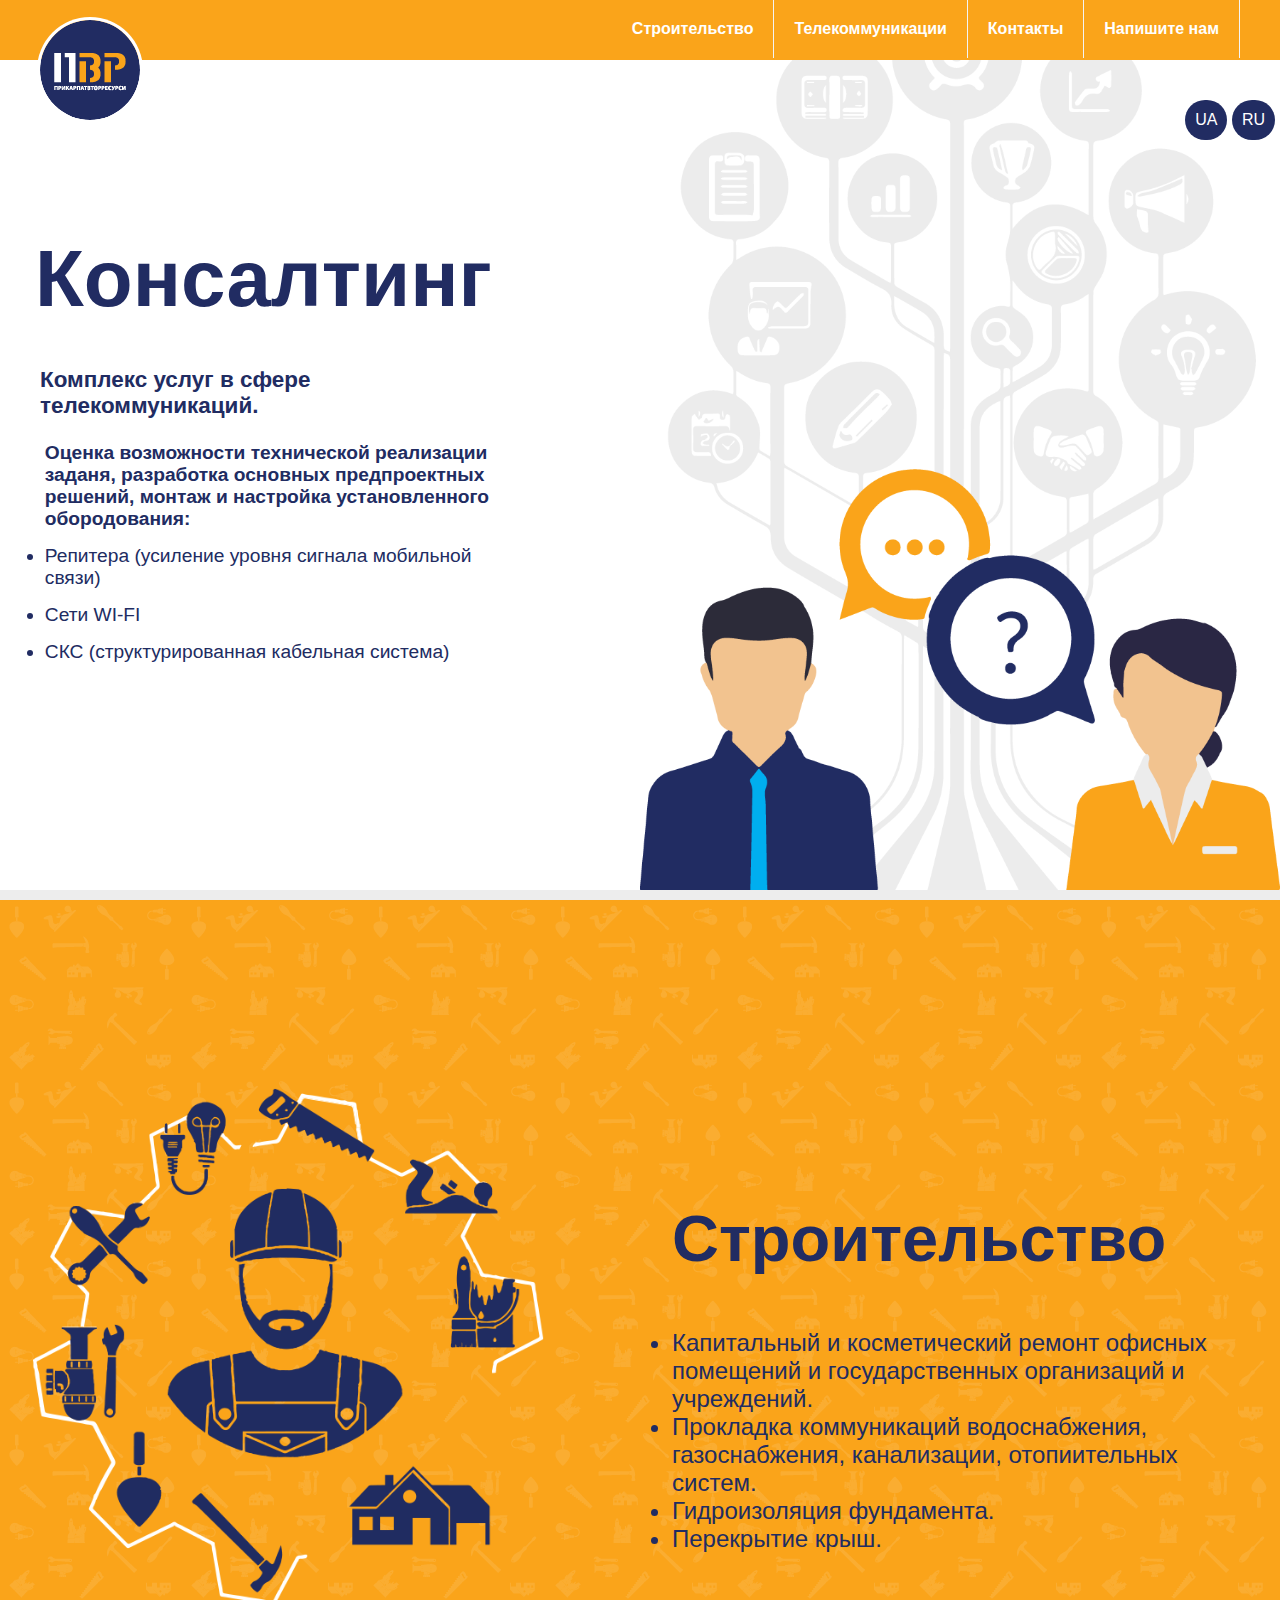
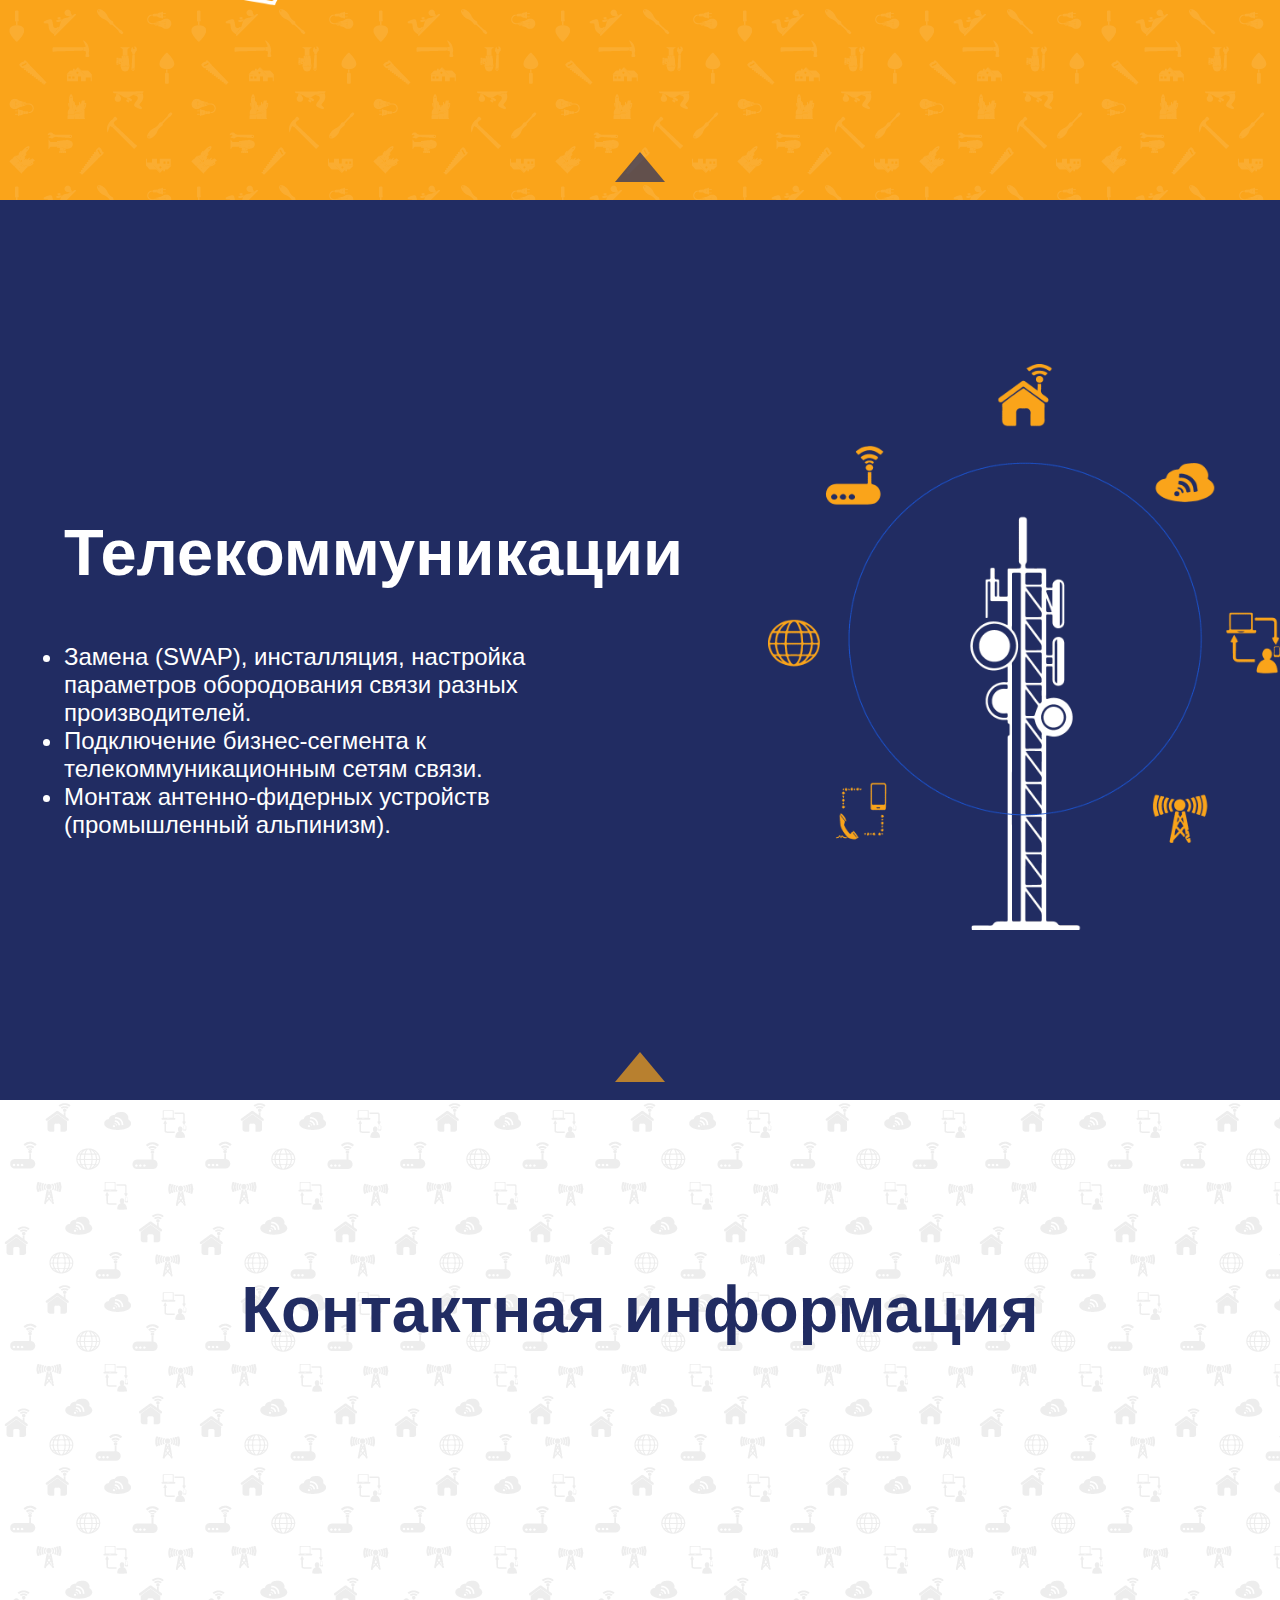
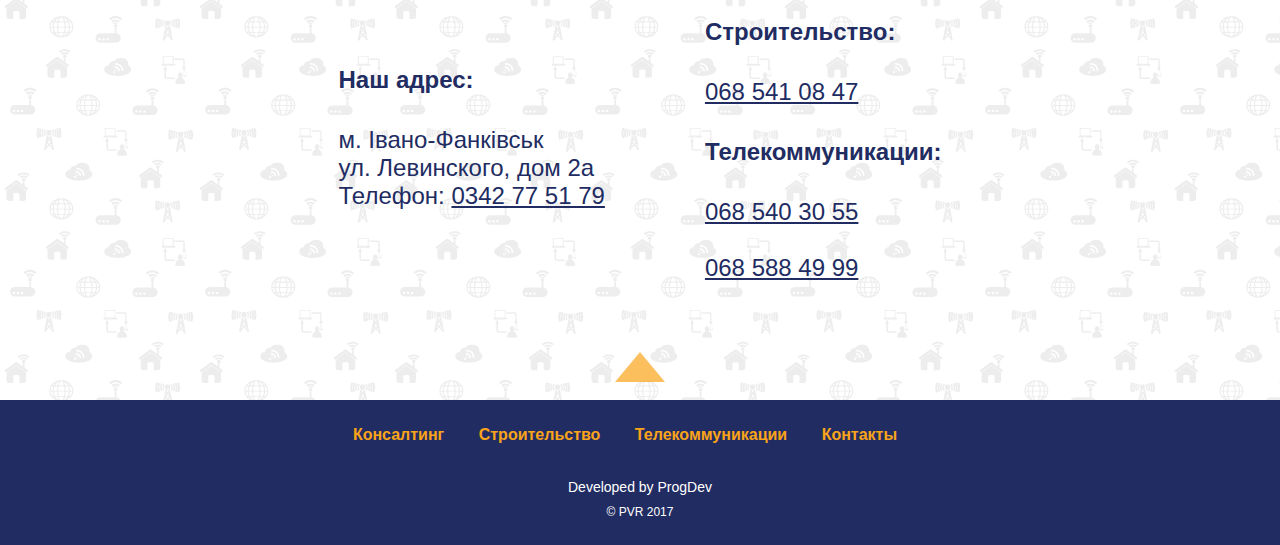
==== commit 5151cc71: "2 days ago commit" ====
--- a/index_rus.html
+++ b/index_rus.html
@@ -3,22 +3,21 @@
 <head>
     <meta charset="UTF-8">
     <meta name="viewport" content="width=device-width, initial-scale=1.0">
-    <title>ЧП "Прикарпатвторресурсы"</title>
+    <title>ПП «Прикарпатвторресурси»</title>
     <link href="css/style.css" rel="stylesheet" type="text/css">
 </head>
 
 <body>
+
 <header class="header" id="header">
     <div class="row_wrap">
-<!--		<div class="lang">-->
-			<a class="lang" href="index.html">UA</a>
-<!--		</div>-->
     	<a href="#" class="header_logo hovicon effect-9 sub-a"></a>
     	<input class="header_menu_btn" type="checkbox" id="menu-btn" />
     	<label class="header_menu_icon" for="menu-btn">
     		<span class="navicon"></span>
     	</label>
     	<ul class="header_menu">
+
     		<li><a href="#section2" class="item">Строительство</a></li>
     		<li><a href="#section3" class="item">Телекоммуникации</a></li>
     		<li><a href="#section4" class="item">Контакты</a></li>
@@ -27,19 +26,9 @@
     </div>
 </header>
 
-<!--
-<div class="lang">
-	<a href="index.html">UA</a>
-</div>
-  
-<div class="lang">
-	<a href="index_rus.html">RU</a>
-</div>
--->
-
-<div class="row_1 section">
+<div id="section1" class="row_1 section">
 	<a href="#" class="row1_logo_mobile">
-		<svg version="1.1" id="Layer_1" xmlns="http://www.w3.org/2000/svg" xmlns:xlink="http://www.w3.org/1999/xlink" x="0px" y="0px"
+		<?xml version="1.0" encoding="utf-8"?><svg version="1.1" id="Layer_1" xmlns="http://www.w3.org/2000/svg" xmlns:xlink="http://www.w3.org/1999/xlink" x="0px" y="0px"
 	 viewBox="0 0 100 100" style="enable-background:new 0 0 100 100;" xml:space="preserve"><style type="text/css">
 	.st0{fill:#212C62;}
 	.st1{fill:#FFFFFF;}
@@ -78,48 +67,44 @@
 		c0-0.6,0-1.2,0.1-1.7h0c-0.2,0.5-0.4,1-0.7,1.4L83.2,70h-1v-4H83L83,66z"/></g></svg>
 	</a>
 	<ul class="row_1_contact">
-		  <li><a href="tel:+380685403055">+38 068 540 30 55</a></li>
-		  <li><a href="tel:+380685884999">+38 068 588 49 99</a></li>
-		  <li><a href="mailto:pvr@gmail.com">office@pvr.if.ua</a></li>
+		  <li><a href="tel:+380999999999">+38 099 999 99 99</a></li>
+		  <li><a href="tel:+380999999999">+38 099 999 99 99</a></li>
+		  <li><a href="mailto:pvr@gmail.com">pvr@gmail.com</a></li>
 	</ul>
-<!--
 	<div class="lang">
-		<a href="index.html">UA</a>
-		<a href="index_rus.html">RU</a>
+	<a href="index.html">UA</a>
+	<a href="index_rus.html">RU</a>
   </div>
--->
 </div>
 
 <div class="row_1_txt">
     <h2>Консалтинг</h2>
     <h3>Комплекс услуг в сфере телекоммуникаций.</h3>
     <ul>
-       	<li><h4>Оценка возможности технической реализации задания, разработка основных предпроектных решений, монтаж и настройка установленного оборудования:</h4></li>
+       <li><h4>Оценка возможности технической реализации заданя, разработка основных предпроектных решений, монтаж и настройка установленного обородования:</h4></li>
         <li>Репитера (усиление уровня сигнала мобильной связи)</li>
-        <li>Сети Wi-Fi</li>
+        <li>Сети WI-FI</li>
         <li>СКС (структурированная кабельная система)</li>
     </ul>
 </div>
 
-<div class="row_1_tablet section">
-	<div class="row_wrap wrap-tablet">
+<div id="section1" class="row_1_tablet section">
+	<div class="row_wrap">
 		<h2>Консалтинг</h2>
 		<div class="row_one_txt">
 			<h3>Комплекс услуг в сфере телекоммуникаций.</h3>
 			<ul>
-			   	<li><h4>Оценка возможности технической реализации задания, разработка основных предпроектных решений, монтаж и настройка установленного оборудования:</h4></li>
+			   <li><h4>Оценка возможности технической реализации заданя, разработка основных предпроектных решений, монтаж и настройка установленного обородования:</h4></li>
 				<li>Репитера (усиление уровня сигнала мобильной связи)</li>
-				<li>Сети Wi-Fi</li>
+				<li>Сети WI-FI</li>
 				<li>СКС (структурированная кабельная система)</li>
 			</ul>
 		</div>
 	</div>
-<!--
 	<div class="lang">
 		<a href="index.html">UA</a>
 		<a href="index_rus.html">RU</a>
 	</div>
--->
 </div>
 
 <div id="section2">
@@ -127,17 +112,17 @@
 		<h2>Строительство</h2>
 		<picture>
 			<source
-				media="(max-width: 599px)"
-				srcset="img/pvr_build_200x200.png, img/01_build_RET400.png 2x"
-				>
+				media="(min-width: 768px)"
+				srcset="img/pvr_build_opt.jpg"
+				sizes="100vw"
+				type="image/jpg">
 			<img
-				src="img/pvr_build_200x200.png"
-				alt="ПВР Строительство"
-				title="Строительство">
+				srcset="img/pvr_build_200x200.png"
+				sizes="100vw">
 		</picture>
 		<ul class="row_2_txt section-txt">
-			<li>Капитальный и косметический ремонт офисных помещений, государственных организаций и учреждений.</li>
-			<li>Прокладка коммуникаций водоснабжения, газоснабжения, канализации, отопительных систем.</li>
+			<li>Капитальный и косметический ремонт офисных помещений и государственных организаций и учреждений.</li>
+			<li>Прокладка коммуникаций водоснабжения, газоснабжения, канализации, отопиительных систем.</li>
 			<li>Гидроизоляция фундамента.</li>
 			<li>Перекрытие крыш.</li>
 		</ul>
@@ -147,17 +132,16 @@
 		<picture>
 			<source media="(min-width: 960px)"
 				 srcset="img/01_build_RET.png 2x, img/01_build_RET+.png 3x">
-			<source media="(min-width: 600px)"
-				 srcset="img/01_build_ORIG.png, img/01_build_RET.png 2x">
-			<img src="img/01_build_ORIG.png"
-				alt="ПВР Будівництво"
-				title="Будіівництво">
+			<source media="(min-width: 650px)"
+				 srcset="img/01_build_ORIG.png, ">
+				 
+			<img srcset="img/01_build_ORIG.png">
 		</picture>
 		<div class="row-2 container">
 			<h2>Строительство</h2>
 			<ul class="row_2_txt section-txt">
-				<li>Капитальный и косметический ремонт офисных помещений, государственных организаций и учреждений.</li>
-				<li>Прокладка коммуникаций водоснабжения, газоснабжения, канализации, отопительных систем.</li>
+				<li>Капитальный и косметический ремонт офисных помещений и государственных организаций и учреждений.</li>
+				<li>Прокладка коммуникаций водоснабжения, газоснабжения, канализации, отопиительных систем.</li>
 				<li>Гидроизоляция фундамента.</li>
 				<li>Перекрытие крыш.</li>
 			</ul>
@@ -171,13 +155,13 @@
 		<h2>Телекоммуникации</h2>
 		<picture>
 			<source
-			media="(max-width: 599px)"
-			srcset="img/pvr_telecom_200x222.png, img/03_tele_RET400.png 2x"
-			type="image/png">
+			media="(min-width: 768px)"
+			srcset="img/pvr_telecom_opt.jpg"
+			sizes="100vw"
+			type="image/jpg">
 			<img
-				src="img/pvr_telecom_200x222.png"
-				alt="ПВР Телекомунікації"
-				title="Телекомунікації">
+				srcset="img/pvr_telecom_200x222.png"
+				sizes="100vw">
 		</picture>
 		<ul class="row_3_txt section-txt">
 			<li>Замена (SWAP), инсталляция, настройка параметров обородования связи разных производителей.</li>
@@ -187,7 +171,7 @@
 		<a href="#header" class="row_3_upbtn section-upbtn"></a>
 </div>
 
-	<div class="row_3_tablet section">
+	<div id="section3" class="row_3_tablet section">
 		<div class="row-3 container">
 			<h2>Телекоммуникации</h2>
 			<ul class="row_3_txt section-txt">
@@ -198,23 +182,20 @@
 		</div>
 		<picture>
 			<source media="(min-width: 960px)"
-					srcset="img/pvr_telecom_retina.png">
-			<source media="(min-width: 600px)"
-					srcset="img/pvr_telecom.png">
-			<img 
-				src="img/pvr_telecom_200x222.png"
-				alt="ПВР Телекомунікації"
-				title="Телекомунікації">
+				srcset="img/pvr_telecom_retina.png">
+			<source media="(min-width: 650px)"
+				srcset="img/pvr_telecom.png">
+			<img srcset="img/pvr_telecom_200x222.png">
 		</picture>
 		<a href="#header" class="row_3_upbtn_tablet section-upbtn"></a>
 	</div><!--568px start-->
 </div>
 <div id="section4">
-	<div class="row_4 section">
+	<div id="section4" class="row_4 section">
 		<div class="row_4_inner">
 			<h2>Контактная информация</h2>
 			<ul class="row_4_txt">
-				<li><h4>Наш адрес:</h4><p>г. Ивано-Франковск,<br>ул. Левинского, дом 2а<br>Телефон: <a href="tel:+380342775179">0342 77 51 79</a></p></li>
+				<li><h4>Наш адрес:</h4><p>м. Івано-Фанківськ<br>ул. Левинского, дом 2а<br>Телефон: <a href="tel:+380342775179">0342 77 51 79</a></p></li>
 				<li><h4>Строительство:</h4><a href="tel:+380685410847">068 541 08 47</a></li>
 				<li><h4>Телекоммуникации:</h4><a href="tel:+380685403055">068 540 30 55</a><br><br><a href="tel:+380685884999">068 588 49 99</a></li>
 		    </ul>
@@ -222,15 +203,15 @@
    <a href="#header" class="row_4_upbtn section-upbtn"></a>
 </div>
 
-	<div class="row_4_tablet section">
+	<div id="section4" class="row_4_tablet section">
 		<h2>Контактная информация</h2>
 		<div class="row_4_container">
-			<h4>Наш адрес:</h4>г. Ивано-Франковск,<br>ул. Левинского, дом 2а<br>Телефон: <a href="tel:+380342775179">0342 77 51 79</a>
+			<p><h4>Наш адрес:</h4>м. Івано-Фанківськ<br>ул. Левинского, дом 2а<br>Телефон: <a href="tel:+380342775179">0342 77 51 79</a></p>
 		</div>
 		<div class="row_4_conrainer">
 			<h4>Строительство:</h4>
 			<a href="tel:+380685410847">068 541 08 47</a>
-			<h4>Телекоммуникации:</h4><a href="tel:+380685403055">068 540 30 55</a><br><a href="tel:+380685884999">068 588 49 99</a>
+			<h4>Телекоммуникации:</h4><a href="tel:+380685403055">068 540 30 55</a><br><br><a href="tel:+380685884999">068 588 49 99</a>
 		</div>
 		<a href="#header" class="row_3_upbtn_tablet section-upbtn"></a>
 	</div>
@@ -243,7 +224,7 @@
     <ul class="footer_content">
         <li>
             <ul class="footer_content_nav">
-                <li><a href="#header">Консалтинг</a></li>
+                <li><a href="#section1">Консалтинг</a></li>
                 <li><a href="#section2">Строительство</a></li>
                 <li><a href="#section3">Телекоммуникации</a></li>
                 <li><a href="#section4">Контакты</a></li>
@@ -253,19 +234,10 @@
         <li class="footer_content_copyright">&copy; PVR 2017</li>
     </ul>
 </footer>
+
 <!-- js scr scr sct -->
-<script async>
-  (function(i,s,o,g,r,a,m){i['GoogleAnalyticsObject']=r;i[r]=i[r]||function(){
-  (i[r].q=i[r].q||[]).push(arguments)},i[r].l=1*new Date();a=s.createElement(o),
-  m=s.getElementsByTagName(o)[0];a.async=1;a.src=g;m.parentNode.insertBefore(a,m)
-  })(window,document,'script','//www.google-analytics.com/analytics.js','ga');
-
-  ga('create', 'UA-75085322-1', 'auto');
-  ga('send', 'pageview');
-
-</script>
 <script async src="https://ajax.googleapis.com/ajax/libs/jquery/3.1.1/jquery.min.js"></script>
-<script async src="js/menu.js" type="text/javascript"></script>
+<!--<script async src="js/menu.js" type="text/javascript"></script>-->
 <script async src="js/smooth_scroll.js" type="text/javascript"></script>
 </body>
-</html>+</html>
--- a/css/style.css
+++ b/css/style.css
@@ -2,13 +2,13 @@
 /* media */
 /* flexbox */
 /* tags */
-/* line 80, D:/X/OpenServer/domains/fckn.github.io/css/style.scss */
+/* line 67, D:/X/OpenServer/domains/fckn.github.io/css/style.scss */
 html, body {
   -webkit-box-sizing: border-box;
   -moz-box-sizing: border-box;
   box-sizing: border-box; }
 
-/* line 87, D:/X/OpenServer/domains/fckn.github.io/css/style.scss */
+/* line 74, D:/X/OpenServer/domains/fckn.github.io/css/style.scss */
 *,
 *:before,
 *:after {
@@ -16,7 +16,7 @@
   -moz-box-sizing: inherit;
   box-sizing: inherit; }
 
-/* line 92, D:/X/OpenServer/domains/fckn.github.io/css/style.scss */
+/* line 79, D:/X/OpenServer/domains/fckn.github.io/css/style.scss */
 body {
   font-family: Helvetica, sans-serif;
   position: relative;
@@ -25,29 +25,29 @@
   margin: 0;
   padding: 0; }
 
-/* line 100, D:/X/OpenServer/domains/fckn.github.io/css/style.scss */
+/* line 87, D:/X/OpenServer/domains/fckn.github.io/css/style.scss */
 a {
   text-decoration: none; }
 
-/* line 103, D:/X/OpenServer/domains/fckn.github.io/css/style.scss */
+/* line 90, D:/X/OpenServer/domains/fckn.github.io/css/style.scss */
 ul {
   list-style-type: none;
   padding: 0;
   margin: 0; }
 
-/* line 109, D:/X/OpenServer/domains/fckn.github.io/css/style.scss */
+/* line 96, D:/X/OpenServer/domains/fckn.github.io/css/style.scss */
 picture img {
   width: 100%;
   max-width: 600px;
   height: auto; }
 
 /* form custom */
-/* line 116, D:/X/OpenServer/domains/fckn.github.io/css/style.scss */
+/* line 103, D:/X/OpenServer/domains/fckn.github.io/css/style.scss */
 #form {
   background: #faa41a; }
 
 /* header */
-/* line 120, D:/X/OpenServer/domains/fckn.github.io/css/style.scss */
+/* line 107, D:/X/OpenServer/domains/fckn.github.io/css/style.scss */
 .header {
   width: 100%;
   height: 60px;
@@ -57,11 +57,11 @@
   display: table-cell;
   vertical-align: middle;
   background-color: #faa41a; }
-  /* line 129, D:/X/OpenServer/domains/fckn.github.io/css/style.scss */
+  /* line 116, D:/X/OpenServer/domains/fckn.github.io/css/style.scss */
   .header ul {
     overflow: hidden;
     background-color: #faa41a; }
-  /* line 134, D:/X/OpenServer/domains/fckn.github.io/css/style.scss */
+  /* line 121, D:/X/OpenServer/domains/fckn.github.io/css/style.scss */
   .header li a {
     display: block;
     padding: 20px 20px;
@@ -70,67 +70,66 @@
     text-decoration: none;
     font-weight: 600;
     transition: 0.4s; }
-    /* line 142, D:/X/OpenServer/domains/fckn.github.io/css/style.scss */
+    /* line 129, D:/X/OpenServer/domains/fckn.github.io/css/style.scss */
     .header li a:hover {
       background-color: #fff;
       color: #EEA200; }
 
-/* line 150, D:/X/OpenServer/domains/fckn.github.io/css/style.scss */
+/* line 137, D:/X/OpenServer/domains/fckn.github.io/css/style.scss */
 .header_logo {
   width: 100px;
   height: 100px;
   margin-top: 20px;
   float: left;
-  display: block;
+  display: inline-block;
   background: url(../img/pvr_logo.png) no-repeat center center; }
   @media only screen and (min-width: 319px) and (max-width: 767px) {
-    /* line 150, D:/X/OpenServer/domains/fckn.github.io/css/style.scss */
+    /* line 137, D:/X/OpenServer/domains/fckn.github.io/css/style.scss */
     .header_logo {
       display: none; } }
   @media only screen and (min-width: 767px) and (max-width: 1250px) {
-    /* line 150, D:/X/OpenServer/domains/fckn.github.io/css/style.scss */
+    /* line 137, D:/X/OpenServer/domains/fckn.github.io/css/style.scss */
     .header_logo {
       margin-left: 4%; } }
 
-/* line 166, D:/X/OpenServer/domains/fckn.github.io/css/style.scss */
+/* line 151, D:/X/OpenServer/domains/fckn.github.io/css/style.scss */
 .lang {
+  display: block;
   position: absolute;
-  right: 0;
-  display: inline-block;
-  padding: 30px 20px;
-  font-weight: 700;
-  background: #212C62;
-  text-decoration: none;
-  color: #fff;
-  font-family: helvetica, sans-serif;
-  line-height: 0;
-  transition: all 0.3s ease;
-  float: right; }
-  /* line 184, D:/X/OpenServer/domains/fckn.github.io/css/style.scss */
-  .lang:hover {
-    background: #45517C; }
+  right: 5px;
+  top: 100px; }
+  /* line 156, D:/X/OpenServer/domains/fckn.github.io/css/style.scss */
+  .lang a {
+    display: inline-block;
+    padding: 20px 10px;
+    border-radius: 40px;
+    background: #212C62;
+    text-decoration: none;
+    color: #fff;
+    font-family: helvetica, sans-serif;
+    line-height: 0;
+    transition: all 0.3s ease; }
+    /* line 166, D:/X/OpenServer/domains/fckn.github.io/css/style.scss */
+    .lang a:hover {
+      background: #45517C; }
 
 /* menu */
-/* line 190, D:/X/OpenServer/domains/fckn.github.io/css/style.scss */
+/* line 172, D:/X/OpenServer/domains/fckn.github.io/css/style.scss */
 .header_menu {
   clear: both;
   max-height: 0;
   transition: max-height 0.2s ease-out; }
 
 /* menu icon */
-/* line 198, D:/X/OpenServer/domains/fckn.github.io/css/style.scss */
+/* line 180, D:/X/OpenServer/domains/fckn.github.io/css/style.scss */
 .header_menu_icon {
   cursor: pointer;
   display: inline-block;
   padding: 28px 0;
   position: relative;
   user-select: none; }
-  @media only screen and (min-width: 768px) and (max-width: 810px) {
-    /* line 198, D:/X/OpenServer/domains/fckn.github.io/css/style.scss */
-    .header_menu_icon {
-      left: -7%; } }
-
-/* line 211, D:/X/OpenServer/domains/fckn.github.io/css/style.scss */
+
+/* line 191, D:/X/OpenServer/domains/fckn.github.io/css/style.scss */
 .header .header_menu_icon .navicon {
   width: 25px;
   height: 5px;
@@ -139,7 +138,7 @@
   position: relative;
   transition: background 0.2s ease-out; }
 
-/* line 221, D:/X/OpenServer/domains/fckn.github.io/css/style.scss */
+/* line 201, D:/X/OpenServer/domains/fckn.github.io/css/style.scss */
 .navicon:before,
 .navicon:after {
   width: 100%;
@@ -150,69 +149,69 @@
   position: absolute;
   transition: all 0.2s ease-out; }
 
-/* line 231, D:/X/OpenServer/domains/fckn.github.io/css/style.scss */
+/* line 211, D:/X/OpenServer/domains/fckn.github.io/css/style.scss */
 .navicon:before {
   top: 10px; }
 
-/* line 235, D:/X/OpenServer/domains/fckn.github.io/css/style.scss */
+/* line 215, D:/X/OpenServer/domains/fckn.github.io/css/style.scss */
 .navicon:after {
   top: -10px; }
 
 /* menu btn */
-/* line 240, D:/X/OpenServer/domains/fckn.github.io/css/style.scss */
+/* line 220, D:/X/OpenServer/domains/fckn.github.io/css/style.scss */
 .header_menu_btn {
   display: none; }
 
-/* line 243, D:/X/OpenServer/domains/fckn.github.io/css/style.scss */
+/* line 223, D:/X/OpenServer/domains/fckn.github.io/css/style.scss */
 .header_menu_btn:checked ~ .header_menu {
   max-height: 240px; }
 
-/* line 247, D:/X/OpenServer/domains/fckn.github.io/css/style.scss */
+/* line 227, D:/X/OpenServer/domains/fckn.github.io/css/style.scss */
 .header_menu_btn:checked ~ .header_menu_icon .navicon {
   background: transparent; }
 
-/* line 251, D:/X/OpenServer/domains/fckn.github.io/css/style.scss */
+/* line 231, D:/X/OpenServer/domains/fckn.github.io/css/style.scss */
 .header_menu_btn:checked ~ .header_menu_icon .navicon:before {
   transform: rotate(-45deg) translate(0px, 0px); }
 
-/* line 255, D:/X/OpenServer/domains/fckn.github.io/css/style.scss */
+/* line 235, D:/X/OpenServer/domains/fckn.github.io/css/style.scss */
 .header_menu_btn:checked ~ .header_menu_icon .navicon:after {
   transform: rotate(45deg) translate(0px, 0px); }
 
-/* line 260, D:/X/OpenServer/domains/fckn.github.io/css/style.scss */
+/* line 240, D:/X/OpenServer/domains/fckn.github.io/css/style.scss */
 .header_menu_btn:checked ~ .header_menu_icon:not(.steps) .navicon:before,
 .header_menu_btn:checked ~ .header_menu_icon:not(.steps) .navicon:after {
   top: 0; }
 
 /*  768px */
-@media only screen and (min-width: 811px) {
-  /* line 267, D:/X/OpenServer/domains/fckn.github.io/css/style.scss */
+@media only screen and (min-width: 768px) {
+  /* line 247, D:/X/OpenServer/domains/fckn.github.io/css/style.scss */
   .header_menu {
     float: right;
     clear: none;
     max-height: none; }
-    /* line 271, D:/X/OpenServer/domains/fckn.github.io/css/style.scss */
+    /* line 251, D:/X/OpenServer/domains/fckn.github.io/css/style.scss */
     .header_menu li {
       float: left; }
-    /* line 274, D:/X/OpenServer/domains/fckn.github.io/css/style.scss */
+    /* line 254, D:/X/OpenServer/domains/fckn.github.io/css/style.scss */
     .header_menu a {
       padding: 20px 30px; }
-  /* line 278, D:/X/OpenServer/domains/fckn.github.io/css/style.scss */
+  /* line 258, D:/X/OpenServer/domains/fckn.github.io/css/style.scss */
   .header_menu_icon {
     display: none; }
-  /* line 281, D:/X/OpenServer/domains/fckn.github.io/css/style.scss */
+  /* line 261, D:/X/OpenServer/domains/fckn.github.io/css/style.scss */
   .header_menu_btn {
     display: none; } }
 
 /* hover logo */
-/* line 287, D:/X/OpenServer/domains/fckn.github.io/css/style.scss */
+/* line 267, D:/X/OpenServer/domains/fckn.github.io/css/style.scss */
 .hovicon {
   width: 100px;
   height: 100px;
   border-radius: 50%;
   position: relative; }
 
-/* line 293, D:/X/OpenServer/domains/fckn.github.io/css/style.scss */
+/* line 273, D:/X/OpenServer/domains/fckn.github.io/css/style.scss */
 .hovicon:after {
   position: absolute;
   width: 100%;
@@ -223,18 +222,18 @@
   -moz-box-sizing: content-box;
   box-sizing: content-box; }
 
-/* line 303, D:/X/OpenServer/domains/fckn.github.io/css/style.scss */
+/* line 283, D:/X/OpenServer/domains/fckn.github.io/css/style.scss */
 .hovicon:before {
   display: block; }
 
 /* Effect 9 */
-/* line 307, D:/X/OpenServer/domains/fckn.github.io/css/style.scss */
+/* line 287, D:/X/OpenServer/domains/fckn.github.io/css/style.scss */
 .hovicon.effect-9 {
   -webkit-transition: box-shadow 0.2s;
   -moz-transition: box-shadow 0.2s;
   transition: box-shadow 0.2s; }
 
-/* line 312, D:/X/OpenServer/domains/fckn.github.io/css/style.scss */
+/* line 292, D:/X/OpenServer/domains/fckn.github.io/css/style.scss */
 .hovicon.effect-9:after {
   top: 0;
   left: 0;
@@ -245,7 +244,7 @@
   transition: transform 0.2s, opacity 0.2s; }
 
 /* Effect 9a */
-/* line 322, D:/X/OpenServer/domains/fckn.github.io/css/style.scss */
+/* line 302, D:/X/OpenServer/domains/fckn.github.io/css/style.scss */
 .hovicon.effect-9.sub-a:hover:after {
   -webkit-transform: scale(1.35);
   -moz-transform: scale(1.35);
@@ -253,7 +252,7 @@
   transform: scale(1.35);
   opacity: 0.5; }
 
-/* line 329, D:/X/OpenServer/domains/fckn.github.io/css/style.scss */
+/* line 309, D:/X/OpenServer/domains/fckn.github.io/css/style.scss */
 .hovicon.effect-9.sub-a:hover {
   box-shadow: 0 0 0 10px white; }
 
@@ -262,7 +261,7 @@
 Синій - 212C62
 Сірий - EDEDED
 */
-/* line 337, D:/X/OpenServer/domains/fckn.github.io/css/style.scss */
+/* line 317, D:/X/OpenServer/domains/fckn.github.io/css/style.scss */
 .section {
   width: 100%;
   height: 600px;
@@ -277,12 +276,12 @@
   justify-content: space-between;
   color: #212c62; }
   @media only screen and (min-width: 768px) {
-    /* line 337, D:/X/OpenServer/domains/fckn.github.io/css/style.scss */
+    /* line 317, D:/X/OpenServer/domains/fckn.github.io/css/style.scss */
     .section {
       height: 100vh; } }
 
 /* section one */
-/* line 351, D:/X/OpenServer/domains/fckn.github.io/css/style.scss */
+/* line 331, D:/X/OpenServer/domains/fckn.github.io/css/style.scss */
 .row_1 {
   position: relative;
   padding: 100px 0 0 0;
@@ -290,16 +289,16 @@
   z-index: 0;
   background: url(../img/pvr_consulting_opt.png) no-repeat center bottom; }
   @media only screen and (min-width: 768px) {
-    /* line 351, D:/X/OpenServer/domains/fckn.github.io/css/style.scss */
+    /* line 331, D:/X/OpenServer/domains/fckn.github.io/css/style.scss */
     .row_1 {
       display: none; } }
 
-/* line 363, D:/X/OpenServer/domains/fckn.github.io/css/style.scss */
+/* line 343, D:/X/OpenServer/domains/fckn.github.io/css/style.scss */
 .row1_logo_mobile {
   width: 100px;
   height: 100px; }
 
-/* line 367, D:/X/OpenServer/domains/fckn.github.io/css/style.scss */
+/* line 347, D:/X/OpenServer/domains/fckn.github.io/css/style.scss */
 .section-txt {
   margin: 25% 0 0 0;
   padding-left: 10%;
@@ -313,14 +312,11 @@
   flex-basis: 100%;
   list-style-type: disc; }
   @media only screen and (min-width: 600px) {
-    /* line 367, D:/X/OpenServer/domains/fckn.github.io/css/style.scss */
+    /* line 347, D:/X/OpenServer/domains/fckn.github.io/css/style.scss */
     .section-txt {
       margin: 0; } }
-  /* line 378, D:/X/OpenServer/domains/fckn.github.io/css/style.scss */
-  .section-txt li {
-    padding-bottom: 3%; }
-
-/* line 383, D:/X/OpenServer/domains/fckn.github.io/css/style.scss */
+
+/* line 360, D:/X/OpenServer/domains/fckn.github.io/css/style.scss */
 .section-upbtn {
   margin: 8% 0 0 0;
   display: block;
@@ -330,28 +326,28 @@
   border-width: 0 25px 30px 25px;
   opacity: .7;
   transition: all 0.3s ease; }
-  /* line 392, D:/X/OpenServer/domains/fckn.github.io/css/style.scss */
+  /* line 369, D:/X/OpenServer/domains/fckn.github.io/css/style.scss */
   .section-upbtn:hover {
     border-width: 0 40px 45px 40px;
     opacity: 1; }
 
-/* line 399, D:/X/OpenServer/domains/fckn.github.io/css/style.scss */
+/* line 376, D:/X/OpenServer/domains/fckn.github.io/css/style.scss */
 .row_1_contact {
   font-size: 18px;
   line-height: 30px;
   padding: 0 0 250px 0; }
-  /* line 403, D:/X/OpenServer/domains/fckn.github.io/css/style.scss */
+  /* line 380, D:/X/OpenServer/domains/fckn.github.io/css/style.scss */
   .row_1_contact a {
     font-weight: 600;
     color: #212c62;
     text-decoration: underline;
     transition: all 0.2s ease; }
-    /* line 408, D:/X/OpenServer/domains/fckn.github.io/css/style.scss */
+    /* line 385, D:/X/OpenServer/domains/fckn.github.io/css/style.scss */
     .row_1_contact a:hover {
       color: #faa41a;
       text-decoration: none; }
 
-/* line 414, D:/X/OpenServer/domains/fckn.github.io/css/style.scss */
+/* line 391, D:/X/OpenServer/domains/fckn.github.io/css/style.scss */
 .row_1_txt {
   width: 100%;
   padding: 10% 1%;
@@ -367,140 +363,140 @@
   justify-content: space-around;
   color: #212c62;
   background: #ededed; }
-  /* line 425, D:/X/OpenServer/domains/fckn.github.io/css/style.scss */
+  /* line 402, D:/X/OpenServer/domains/fckn.github.io/css/style.scss */
   .row_1_txt h2, .row_1_txt h3, .row_1_txt h4 {
     margin: 5% 0; }
-  /* line 428, D:/X/OpenServer/domains/fckn.github.io/css/style.scss */
+  /* line 405, D:/X/OpenServer/domains/fckn.github.io/css/style.scss */
   .row_1_txt ul {
     padding-left: 10%;
     text-align: left;
     list-style-type: disc; }
-    /* line 432, D:/X/OpenServer/domains/fckn.github.io/css/style.scss */
+    /* line 409, D:/X/OpenServer/domains/fckn.github.io/css/style.scss */
     .row_1_txt ul li {
       margin-top: 2%; }
-      /* line 434, D:/X/OpenServer/domains/fckn.github.io/css/style.scss */
+      /* line 411, D:/X/OpenServer/domains/fckn.github.io/css/style.scss */
       .row_1_txt ul li:first-child {
         text-align: center;
         list-style-type: none;
         margin-left: -5%; }
   @media only screen and (min-width: 768px) {
-    /* line 414, D:/X/OpenServer/domains/fckn.github.io/css/style.scss */
+    /* line 391, D:/X/OpenServer/domains/fckn.github.io/css/style.scss */
     .row_1_txt {
       display: none; } }
 
-/* line 445, D:/X/OpenServer/domains/fckn.github.io/css/style.scss */
+/* line 422, D:/X/OpenServer/domains/fckn.github.io/css/style.scss */
 .row_2 {
   padding: 10% 0 3% 0;
   background: #faa41a; }
-  /* line 451, D:/X/OpenServer/domains/fckn.github.io/css/style.scss */
+  /* line 428, D:/X/OpenServer/domains/fckn.github.io/css/style.scss */
   .row_2 picture {
     margin: 4% 0 0 0; }
   @media only screen and (min-width: 600px) {
-    /* line 445, D:/X/OpenServer/domains/fckn.github.io/css/style.scss */
+    /* line 422, D:/X/OpenServer/domains/fckn.github.io/css/style.scss */
     .row_2 {
       display: none; } }
 
-/* line 460, D:/X/OpenServer/domains/fckn.github.io/css/style.scss */
+/* line 437, D:/X/OpenServer/domains/fckn.github.io/css/style.scss */
 .row_2_upbtn {
   border-color: transparent transparent #212C62 transparent; }
 
-/* line 464, D:/X/OpenServer/domains/fckn.github.io/css/style.scss */
+/* line 441, D:/X/OpenServer/domains/fckn.github.io/css/style.scss */
 .row_3 {
   padding: 10% 0 3% 0;
   color: #fff;
   background: #212c62; }
-  /* line 468, D:/X/OpenServer/domains/fckn.github.io/css/style.scss */
+  /* line 445, D:/X/OpenServer/domains/fckn.github.io/css/style.scss */
   .row_3 h2 {
     margin: 0 0 5% 0; }
-  /* line 471, D:/X/OpenServer/domains/fckn.github.io/css/style.scss */
+  /* line 448, D:/X/OpenServer/domains/fckn.github.io/css/style.scss */
   .row_3 picture {
     margin: 5% 0 0 0; }
   @media only screen and (min-width: 600px) {
-    /* line 464, D:/X/OpenServer/domains/fckn.github.io/css/style.scss */
+    /* line 441, D:/X/OpenServer/domains/fckn.github.io/css/style.scss */
     .row_3 {
       display: none;
       flex-direction: row;
       flex-wrap: wrap;
       justify-content: space-around; }
-      /* line 479, D:/X/OpenServer/domains/fckn.github.io/css/style.scss */
+      /* line 456, D:/X/OpenServer/domains/fckn.github.io/css/style.scss */
       .row_3 picture {
         margin: 0; } }
 
-/* line 488, D:/X/OpenServer/domains/fckn.github.io/css/style.scss */
+/* line 465, D:/X/OpenServer/domains/fckn.github.io/css/style.scss */
 .row_3_upbtn {
   border-color: transparent transparent #FAA41A transparent; }
 
-/* line 492, D:/X/OpenServer/domains/fckn.github.io/css/style.scss */
+/* line 469, D:/X/OpenServer/domains/fckn.github.io/css/style.scss */
 .row_4 {
   padding: 2% 0;
   background: #ededed; }
   @media only screen and (min-width: 600px) {
-    /* line 492, D:/X/OpenServer/domains/fckn.github.io/css/style.scss */
+    /* line 469, D:/X/OpenServer/domains/fckn.github.io/css/style.scss */
     .row_4 {
       display: none; } }
 
-/* line 500, D:/X/OpenServer/domains/fckn.github.io/css/style.scss */
+/* line 477, D:/X/OpenServer/domains/fckn.github.io/css/style.scss */
 .row_4_inner {
   position: relative;
   top: 50%;
   transform: translateY(-50%); }
-  /* line 504, D:/X/OpenServer/domains/fckn.github.io/css/style.scss */
+  /* line 481, D:/X/OpenServer/domains/fckn.github.io/css/style.scss */
   .row_4_inner a {
     color: #212c62;
     text-decoration: underline;
     transition: all 0.2s ease; }
-    /* line 508, D:/X/OpenServer/domains/fckn.github.io/css/style.scss */
+    /* line 485, D:/X/OpenServer/domains/fckn.github.io/css/style.scss */
     .row_4_inner a:hover {
       color: #faa41a;
       text-decoration: none; }
 
-/* line 515, D:/X/OpenServer/domains/fckn.github.io/css/style.scss */
+/* line 492, D:/X/OpenServer/domains/fckn.github.io/css/style.scss */
 .row_4_upbtn {
   border-color: transparent transparent #faa41a transparent; }
 
-/* line 518, D:/X/OpenServer/domains/fckn.github.io/css/style.scss */
+/* line 495, D:/X/OpenServer/domains/fckn.github.io/css/style.scss */
 .footer_content {
   text-align: center; }
-  /* line 520, D:/X/OpenServer/domains/fckn.github.io/css/style.scss */
+  /* line 497, D:/X/OpenServer/domains/fckn.github.io/css/style.scss */
   .footer_content li {
     display: block;
     margin-bottom: 10px; }
-    /* line 523, D:/X/OpenServer/domains/fckn.github.io/css/style.scss */
+    /* line 500, D:/X/OpenServer/domains/fckn.github.io/css/style.scss */
     .footer_content li:last-child {
       margin-bottom: 0; }
 
-/* line 529, D:/X/OpenServer/domains/fckn.github.io/css/style.scss */
+/* line 506, D:/X/OpenServer/domains/fckn.github.io/css/style.scss */
 .footer {
   background: #212c62;
   color: #fff;
   padding: 2% 0; }
 
-/* line 535, D:/X/OpenServer/domains/fckn.github.io/css/style.scss */
+/* line 512, D:/X/OpenServer/domains/fckn.github.io/css/style.scss */
 .footer_content_copyright {
   font-size: 12px; }
 
-/* line 539, D:/X/OpenServer/domains/fckn.github.io/css/style.scss */
+/* line 516, D:/X/OpenServer/domains/fckn.github.io/css/style.scss */
 .footer_content_dev {
   font-size: 14px; }
 
-/* line 543, D:/X/OpenServer/domains/fckn.github.io/css/style.scss */
+/* line 520, D:/X/OpenServer/domains/fckn.github.io/css/style.scss */
 .footer_content_nav {
   margin-bottom: 2%; }
-  /* line 545, D:/X/OpenServer/domains/fckn.github.io/css/style.scss */
+  /* line 522, D:/X/OpenServer/domains/fckn.github.io/css/style.scss */
   .footer_content_nav a {
     font-weight: 700;
     color: #faa41a; }
   @media only screen and (min-width: 600px) {
-    /* line 550, D:/X/OpenServer/domains/fckn.github.io/css/style.scss */
+    /* line 527, D:/X/OpenServer/domains/fckn.github.io/css/style.scss */
     .footer_content_nav li {
       display: inline-block;
       margin-right: 30px; } }
 
-/* line 559, D:/X/OpenServer/domains/fckn.github.io/css/style.scss */
+/* line 536, D:/X/OpenServer/domains/fckn.github.io/css/style.scss */
 .container {
   width: 50%; }
   @media only screen and (min-width: 600px) {
-    /* line 559, D:/X/OpenServer/domains/fckn.github.io/css/style.scss */
+    /* line 536, D:/X/OpenServer/domains/fckn.github.io/css/style.scss */
     .container {
       display: -webkit-box;
       display: -moz-box;
@@ -508,23 +504,23 @@
       display: -webkit-flex;
       display: flex;
       flex-wrap: wrap; } }
-  /* line 566, D:/X/OpenServer/domains/fckn.github.io/css/style.scss */
+  /* line 543, D:/X/OpenServer/domains/fckn.github.io/css/style.scss */
   .container h2 {
     margin-left: 60px; }
 
-/* line 572, D:/X/OpenServer/domains/fckn.github.io/css/style.scss */
+/* line 549, D:/X/OpenServer/domains/fckn.github.io/css/style.scss */
 .row_2_tablet {
   padding: 2% 0;
   display: none;
   overflow: hidden;
   position: relative;
   background: url(../img/pvr_pattern_build.png) repeat #faa41a; }
-  /* line 578, D:/X/OpenServer/domains/fckn.github.io/css/style.scss */
+  /* line 555, D:/X/OpenServer/domains/fckn.github.io/css/style.scss */
   .row_2_tablet h2 {
     margin-left: 10%;
     font-size: 40px; }
   @media only screen and (min-width: 600px) {
-    /* line 572, D:/X/OpenServer/domains/fckn.github.io/css/style.scss */
+    /* line 549, D:/X/OpenServer/domains/fckn.github.io/css/style.scss */
     .row_2_tablet {
       display: -webkit-box;
       display: -moz-box;
@@ -535,17 +531,17 @@
       flex-wrap: wrap;
       justify-content: space-around; } }
   @media only screen and (min-width: 960px) {
-    /* line 572, D:/X/OpenServer/domains/fckn.github.io/css/style.scss */
+    /* line 549, D:/X/OpenServer/domains/fckn.github.io/css/style.scss */
     .row_2_tablet {
       font-size: 24px; }
-      /* line 590, D:/X/OpenServer/domains/fckn.github.io/css/style.scss */
+      /* line 567, D:/X/OpenServer/domains/fckn.github.io/css/style.scss */
       .row_2_tablet picture {
         width: 40%; }
-      /* line 593, D:/X/OpenServer/domains/fckn.github.io/css/style.scss */
+      /* line 570, D:/X/OpenServer/domains/fckn.github.io/css/style.scss */
       .row_2_tablet h2 {
         font-size: 65px; } }
 
-/* line 666, D:/X/OpenServer/domains/fckn.github.io/css/style.scss */
+/* line 643, D:/X/OpenServer/domains/fckn.github.io/css/style.scss */
 .row_2_upbtn_tablet {
   bottom: 2%;
   left: 50%;
@@ -553,7 +549,7 @@
   position: absolute;
   border-color: transparent transparent #212C62 transparent; }
 
-/* line 674, D:/X/OpenServer/domains/fckn.github.io/css/style.scss */
+/* line 651, D:/X/OpenServer/domains/fckn.github.io/css/style.scss */
 .row_3_tablet {
   padding: 2% 0;
   display: none;
@@ -561,12 +557,12 @@
   position: relative;
   color: #fff;
   background: #212c62; }
-  /* line 681, D:/X/OpenServer/domains/fckn.github.io/css/style.scss */
+  /* line 658, D:/X/OpenServer/domains/fckn.github.io/css/style.scss */
   .row_3_tablet h2 {
     margin-left: 10%;
     font-size: 40px; }
   @media only screen and (min-width: 600px) {
-    /* line 674, D:/X/OpenServer/domains/fckn.github.io/css/style.scss */
+    /* line 651, D:/X/OpenServer/domains/fckn.github.io/css/style.scss */
     .row_3_tablet {
       display: -webkit-box;
       display: -moz-box;
@@ -577,18 +573,18 @@
       flex-wrap: wrap;
       justify-content: space-around; } }
   @media only screen and (min-width: 960px) {
-    /* line 674, D:/X/OpenServer/domains/fckn.github.io/css/style.scss */
+    /* line 651, D:/X/OpenServer/domains/fckn.github.io/css/style.scss */
     .row_3_tablet {
       font-size: 24px; }
-      /* line 693, D:/X/OpenServer/domains/fckn.github.io/css/style.scss */
+      /* line 670, D:/X/OpenServer/domains/fckn.github.io/css/style.scss */
       .row_3_tablet picture {
         width: 40%;
         margin-left: auto; }
-      /* line 697, D:/X/OpenServer/domains/fckn.github.io/css/style.scss */
+      /* line 674, D:/X/OpenServer/domains/fckn.github.io/css/style.scss */
       .row_3_tablet h2 {
         font-size: 65px; } }
 
-/* line 703, D:/X/OpenServer/domains/fckn.github.io/css/style.scss */
+/* line 680, D:/X/OpenServer/domains/fckn.github.io/css/style.scss */
 .row_3_upbtn_tablet {
   bottom: 2%;
   left: 50%;
@@ -596,27 +592,27 @@
   position: absolute;
   border-color: transparent transparent #FAA41A transparent; }
 
-/* line 711, D:/X/OpenServer/domains/fckn.github.io/css/style.scss */
+/* line 688, D:/X/OpenServer/domains/fckn.github.io/css/style.scss */
 .row_4_tablet {
   position: relative;
   display: none;
   padding: 2% 0;
   background: url(../img/pvr_pattern_contact.png) repeat #fff; }
-  /* line 716, D:/X/OpenServer/domains/fckn.github.io/css/style.scss */
+  /* line 693, D:/X/OpenServer/domains/fckn.github.io/css/style.scss */
   .row_4_tablet h2 {
     margin-left: 0;
     font-size: 40px; }
-  /* line 720, D:/X/OpenServer/domains/fckn.github.io/css/style.scss */
+  /* line 697, D:/X/OpenServer/domains/fckn.github.io/css/style.scss */
   .row_4_tablet a {
     color: #212c62;
     text-decoration: underline;
     transition: all 0.2s ease; }
-    /* line 724, D:/X/OpenServer/domains/fckn.github.io/css/style.scss */
+    /* line 701, D:/X/OpenServer/domains/fckn.github.io/css/style.scss */
     .row_4_tablet a:hover {
       color: #faa41a;
       text-decoration: none; }
   @media only screen and (min-width: 600px) {
-    /* line 711, D:/X/OpenServer/domains/fckn.github.io/css/style.scss */
+    /* line 688, D:/X/OpenServer/domains/fckn.github.io/css/style.scss */
     .row_4_tablet {
       display: -webkit-box;
       display: -moz-box;
@@ -626,25 +622,25 @@
       flex-direction: row;
       flex-wrap: wrap;
       justify-content: center; }
-      /* line 734, D:/X/OpenServer/domains/fckn.github.io/css/style.scss */
+      /* line 711, D:/X/OpenServer/domains/fckn.github.io/css/style.scss */
       .row_4_tablet h2 {
         width: 100%;
         text-align: center; } }
   @media only screen and (min-width: 960px) {
-    /* line 711, D:/X/OpenServer/domains/fckn.github.io/css/style.scss */
+    /* line 688, D:/X/OpenServer/domains/fckn.github.io/css/style.scss */
     .row_4_tablet {
       font-size: 24px; }
-      /* line 745, D:/X/OpenServer/domains/fckn.github.io/css/style.scss */
+      /* line 722, D:/X/OpenServer/domains/fckn.github.io/css/style.scss */
       .row_4_tablet h2 {
         font-size: 65px; } }
 
-/* line 751, D:/X/OpenServer/domains/fckn.github.io/css/style.scss */
+/* line 728, D:/X/OpenServer/domains/fckn.github.io/css/style.scss */
 .row_4_container {
   margin-right: 100px; }
 
-/* line 755, D:/X/OpenServer/domains/fckn.github.io/css/style.scss */
+/* line 732, D:/X/OpenServer/domains/fckn.github.io/css/style.scss */
 .row_one_txt {
-  width: 50%;
+  width: 40%;
   display: -webkit-box;
   display: -moz-box;
   display: -ms-flexbox;
@@ -656,35 +652,35 @@
   color: #212c62;
   text-align: left;
   font-size: 1.2em; }
-  /* line 764, D:/X/OpenServer/domains/fckn.github.io/css/style.scss */
+  /* line 741, D:/X/OpenServer/domains/fckn.github.io/css/style.scss */
   .row_one_txt h2, .row_one_txt h4 {
     margin: 0; }
-  /* line 770, D:/X/OpenServer/domains/fckn.github.io/css/style.scss */
+  /* line 747, D:/X/OpenServer/domains/fckn.github.io/css/style.scss */
   .row_one_txt ul {
     padding-left: 1%;
     text-align: left;
     list-style-type: disc; }
-    /* line 774, D:/X/OpenServer/domains/fckn.github.io/css/style.scss */
+    /* line 751, D:/X/OpenServer/domains/fckn.github.io/css/style.scss */
     .row_one_txt ul li {
       margin-bottom: 15px; }
-      /* line 776, D:/X/OpenServer/domains/fckn.github.io/css/style.scss */
+      /* line 753, D:/X/OpenServer/domains/fckn.github.io/css/style.scss */
       .row_one_txt ul li:first-child {
         list-style-type: none; }
 
-/* line 783, D:/X/OpenServer/domains/fckn.github.io/css/style.scss */
+/* line 760, D:/X/OpenServer/domains/fckn.github.io/css/style.scss */
 .row_1_tablet {
   display: none;
   position: relative;
   overflow: hidden;
   background: url("../img/pvr_consulting_retina.png") no-repeat bottom right;
   border-bottom: 10px solid #ededed; }
-  /* line 789, D:/X/OpenServer/domains/fckn.github.io/css/style.scss */
+  /* line 766, D:/X/OpenServer/domains/fckn.github.io/css/style.scss */
   .row_1_tablet h2 {
-    font-size: 70px;
+    font-size: 80px;
     line-height: 0;
     margin-left: -5px; }
   @media only screen and (min-width: 768px) {
-    /* line 783, D:/X/OpenServer/domains/fckn.github.io/css/style.scss */
+    /* line 760, D:/X/OpenServer/domains/fckn.github.io/css/style.scss */
     .row_1_tablet {
       display: -webkit-box;
       display: -moz-box;
@@ -696,30 +692,24 @@
       justify-content: space-around;
       background-size: 50%; } }
   @media only screen and (min-width: 767px) and (max-width: 1250px) {
-    /* line 783, D:/X/OpenServer/domains/fckn.github.io/css/style.scss */
+    /* line 760, D:/X/OpenServer/domains/fckn.github.io/css/style.scss */
     .row_1_tablet {
       padding-left: 4%; }
-      /* line 803, D:/X/OpenServer/domains/fckn.github.io/css/style.scss */
+      /* line 780, D:/X/OpenServer/domains/fckn.github.io/css/style.scss */
       .row_1_tablet h2 {
-        margin-top: 160px;
+        margin-top: 150px;
         margin-bottom: 20px; } }
   @media only screen and (min-width: 1401px) {
-    /* line 783, D:/X/OpenServer/domains/fckn.github.io/css/style.scss */
+    /* line 760, D:/X/OpenServer/domains/fckn.github.io/css/style.scss */
     .row_1_tablet {
       background-size: 700px; }
-      /* line 810, D:/X/OpenServer/domains/fckn.github.io/css/style.scss */
+      /* line 787, D:/X/OpenServer/domains/fckn.github.io/css/style.scss */
       .row_1_tablet h2 {
-        font-size: 130px; } }
-
-/* line 821, D:/X/OpenServer/domains/fckn.github.io/css/style.scss */
+        font-size: 150px; } }
+
+/* line 798, D:/X/OpenServer/domains/fckn.github.io/css/style.scss */
 .row_wrap {
   max-width: 1200px;
-  margin: auto;
-  position: relative;
-  padding: 0 50px 0 0; }
-  @media only screen and (min-width: 319px) and (max-width: 810px) {
-    /* line 821, D:/X/OpenServer/domains/fckn.github.io/css/style.scss */
-    .row_wrap {
-      padding: 0; } }
+  margin: auto; }
 
 /*# sourceMappingURL=style.css.map */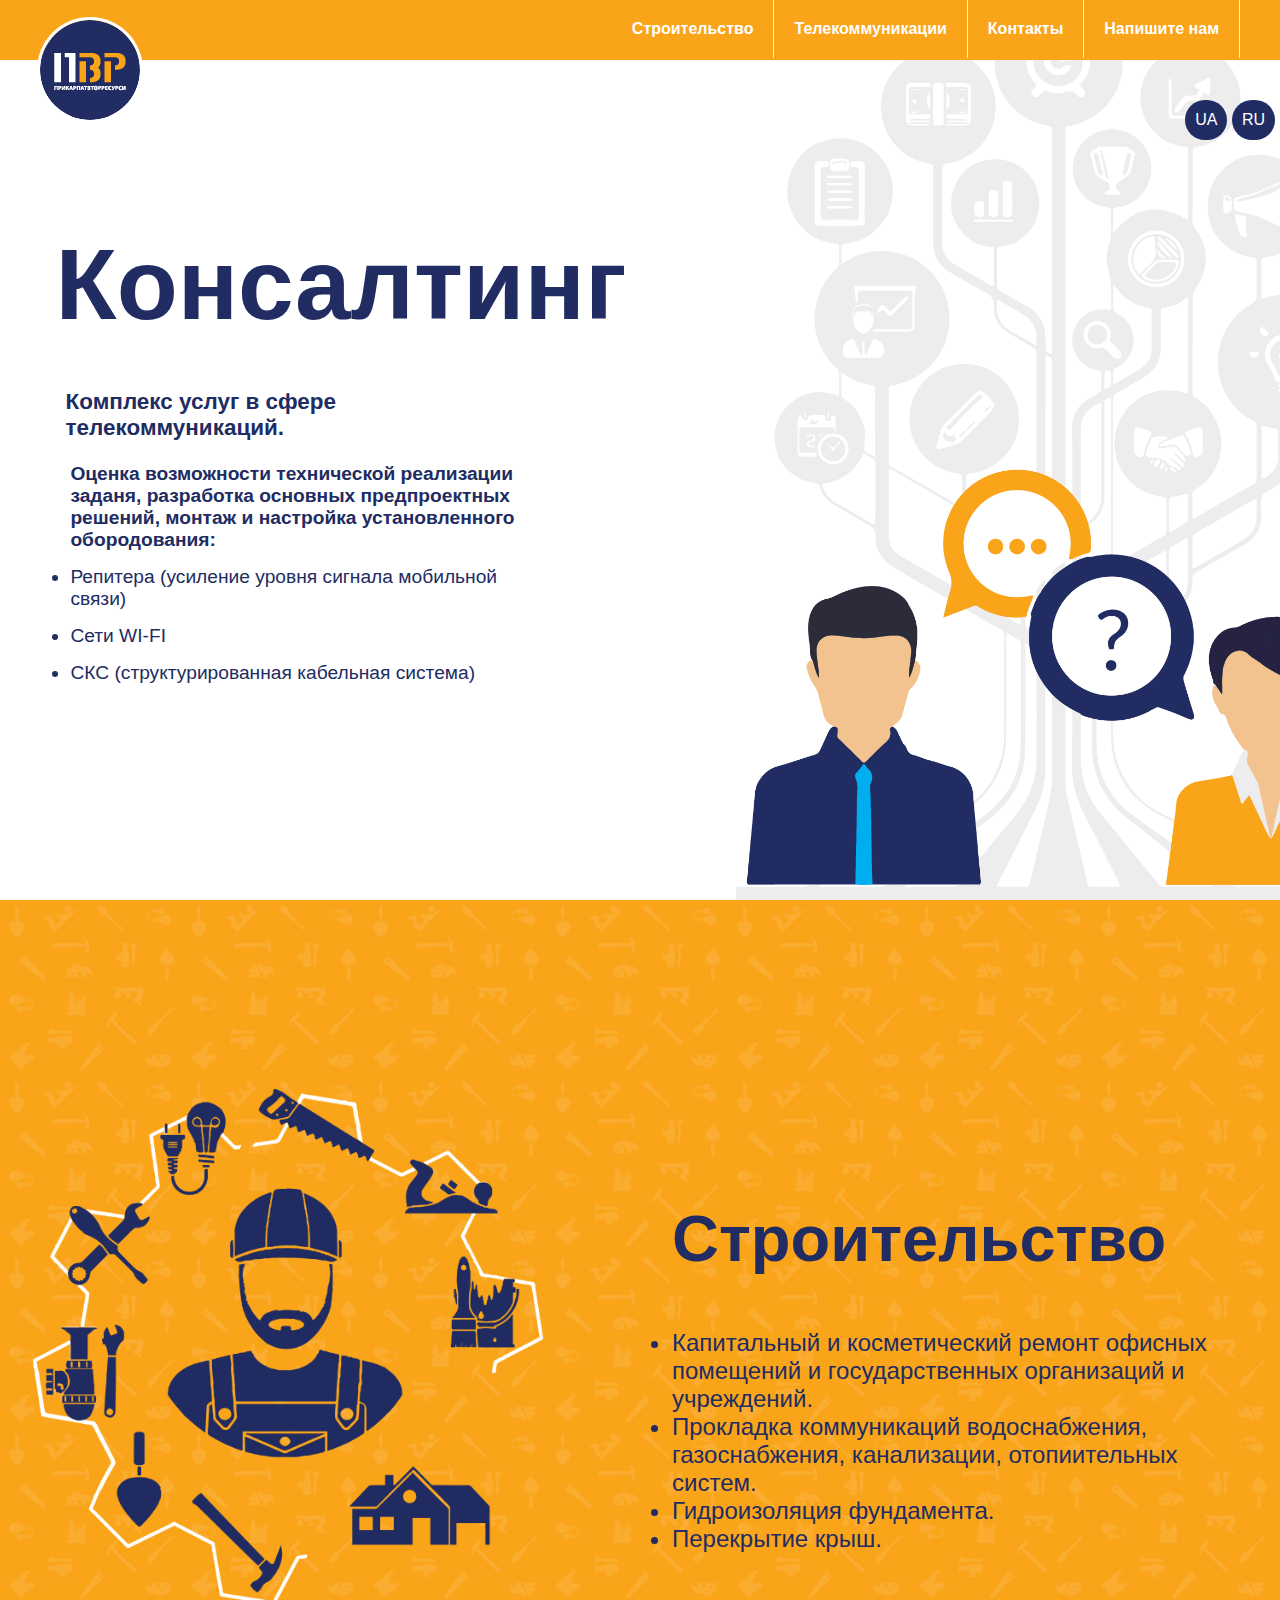
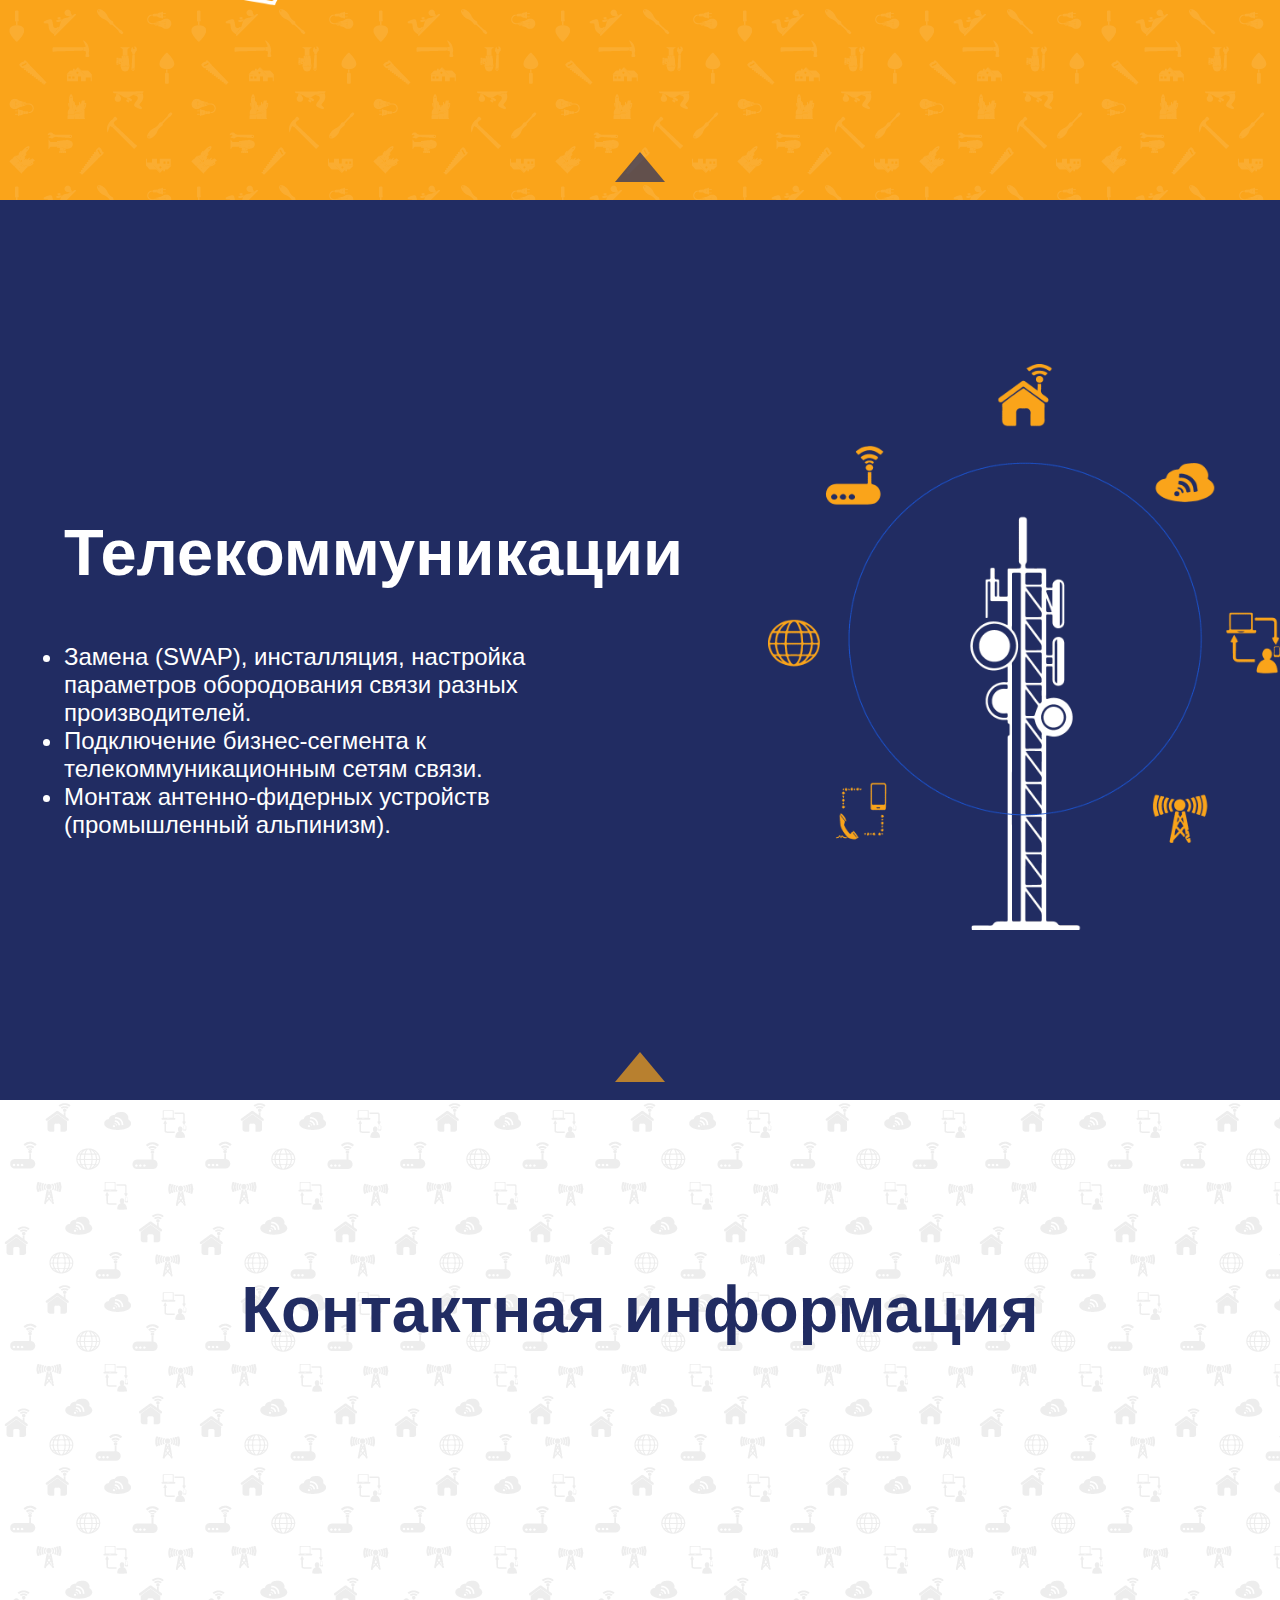
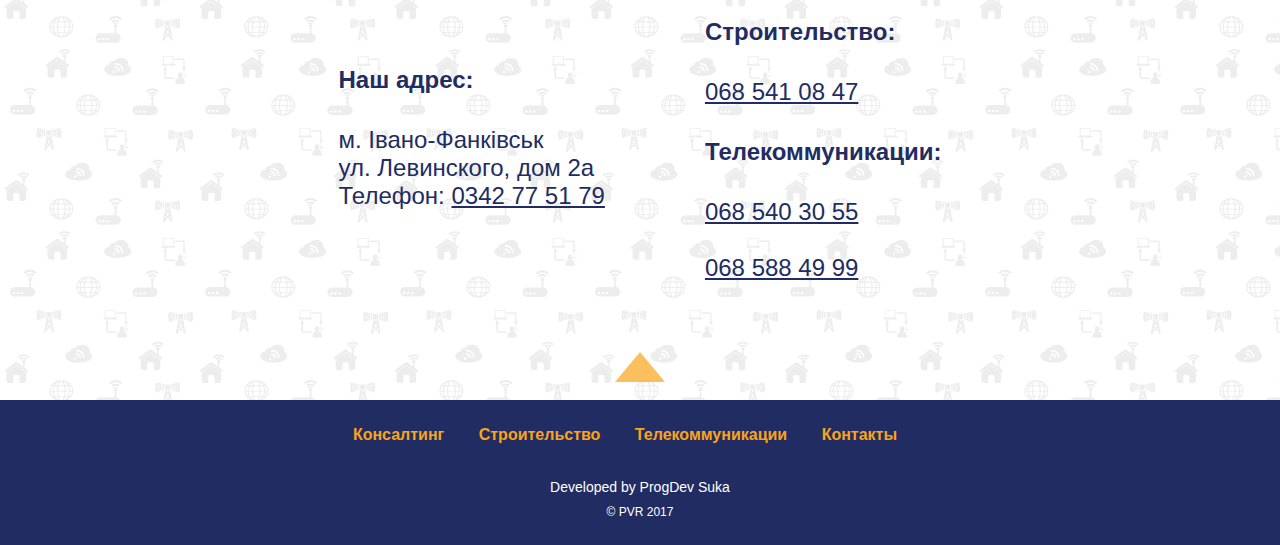
==== commit da48f878: "3 days ago commit" ====
--- a/index_rus.html
+++ b/index_rus.html
@@ -3,11 +3,11 @@
 <head>
     <meta charset="UTF-8">
     <meta name="viewport" content="width=device-width, initial-scale=1.0">
-    <title>ПП «Прикарпатвторресурси»</title>
+    <title>PVR Group</title>
     <link href="css/style.css" rel="stylesheet" type="text/css">
 </head>
 
-<body>
+<body><!--sukaaaaa-->
 
 <header class="header" id="header">
     <div class="row_wrap">
@@ -230,7 +230,7 @@
                 <li><a href="#section4">Контакты</a></li>
             </ul>
         </li>
-        <li class="footer_content_dev">Developed by ProgDev</li>
+        <li class="footer_content_dev">Developed by ProgDev Suka</li>
         <li class="footer_content_copyright">&copy; PVR 2017</li>
     </ul>
 </footer>
--- a/css/style.css
+++ b/css/style.css
@@ -287,7 +287,7 @@
   padding: 100px 0 0 0;
   text-align: center;
   z-index: 0;
-  background: url(../img/pvr_consulting_opt.png) no-repeat center bottom; }
+  background: url(../img/pvr_consulting_opt.jpg) no-repeat center bottom; }
   @media only screen and (min-width: 768px) {
     /* line 331, D:/X/OpenServer/domains/fckn.github.io/css/style.scss */
     .row_1 {
@@ -300,7 +300,7 @@
 
 /* line 347, D:/X/OpenServer/domains/fckn.github.io/css/style.scss */
 .section-txt {
-  margin: 25% 0 0 0;
+  margin: 15% 0;
   padding-left: 10%;
   display: -webkit-box;
   display: -moz-box;
@@ -318,7 +318,7 @@
 
 /* line 360, D:/X/OpenServer/domains/fckn.github.io/css/style.scss */
 .section-upbtn {
-  margin: 8% 0 0 0;
+  margin: 0 0 0 0;
   display: block;
   width: 0;
   height: 0;
@@ -351,7 +351,6 @@
 .row_1_txt {
   width: 100%;
   padding: 10% 1%;
-  border-bottom: 10px solid #ededed;
   display: -webkit-box;
   display: -moz-box;
   display: -ms-flexbox;
@@ -363,18 +362,18 @@
   justify-content: space-around;
   color: #212c62;
   background: #ededed; }
-  /* line 402, D:/X/OpenServer/domains/fckn.github.io/css/style.scss */
+  /* line 401, D:/X/OpenServer/domains/fckn.github.io/css/style.scss */
   .row_1_txt h2, .row_1_txt h3, .row_1_txt h4 {
     margin: 5% 0; }
-  /* line 405, D:/X/OpenServer/domains/fckn.github.io/css/style.scss */
+  /* line 404, D:/X/OpenServer/domains/fckn.github.io/css/style.scss */
   .row_1_txt ul {
     padding-left: 10%;
     text-align: left;
     list-style-type: disc; }
-    /* line 409, D:/X/OpenServer/domains/fckn.github.io/css/style.scss */
+    /* line 408, D:/X/OpenServer/domains/fckn.github.io/css/style.scss */
     .row_1_txt ul li {
       margin-top: 2%; }
-      /* line 411, D:/X/OpenServer/domains/fckn.github.io/css/style.scss */
+      /* line 410, D:/X/OpenServer/domains/fckn.github.io/css/style.scss */
       .row_1_txt ul li:first-child {
         text-align: center;
         list-style-type: none;
@@ -384,119 +383,122 @@
     .row_1_txt {
       display: none; } }
 
-/* line 422, D:/X/OpenServer/domains/fckn.github.io/css/style.scss */
+/* line 421, D:/X/OpenServer/domains/fckn.github.io/css/style.scss */
 .row_2 {
-  padding: 10% 0 3% 0;
+  padding: 2% 0;
   background: #faa41a; }
-  /* line 428, D:/X/OpenServer/domains/fckn.github.io/css/style.scss */
+  /* line 424, D:/X/OpenServer/domains/fckn.github.io/css/style.scss */
+  .row_2 h2 {
+    margin: 0 0 5% 0; }
+  /* line 427, D:/X/OpenServer/domains/fckn.github.io/css/style.scss */
   .row_2 picture {
-    margin: 4% 0 0 0; }
-  @media only screen and (min-width: 600px) {
-    /* line 422, D:/X/OpenServer/domains/fckn.github.io/css/style.scss */
+    margin: 50px 0; }
+  @media only screen and (min-width: 600px) {
+    /* line 421, D:/X/OpenServer/domains/fckn.github.io/css/style.scss */
     .row_2 {
       display: none; } }
 
-/* line 437, D:/X/OpenServer/domains/fckn.github.io/css/style.scss */
+/* line 436, D:/X/OpenServer/domains/fckn.github.io/css/style.scss */
 .row_2_upbtn {
   border-color: transparent transparent #212C62 transparent; }
 
-/* line 441, D:/X/OpenServer/domains/fckn.github.io/css/style.scss */
+/* line 440, D:/X/OpenServer/domains/fckn.github.io/css/style.scss */
 .row_3 {
-  padding: 10% 0 3% 0;
+  padding: 2% 0;
   color: #fff;
   background: #212c62; }
-  /* line 445, D:/X/OpenServer/domains/fckn.github.io/css/style.scss */
+  /* line 444, D:/X/OpenServer/domains/fckn.github.io/css/style.scss */
   .row_3 h2 {
     margin: 0 0 5% 0; }
-  /* line 448, D:/X/OpenServer/domains/fckn.github.io/css/style.scss */
+  /* line 447, D:/X/OpenServer/domains/fckn.github.io/css/style.scss */
   .row_3 picture {
-    margin: 5% 0 0 0; }
-  @media only screen and (min-width: 600px) {
-    /* line 441, D:/X/OpenServer/domains/fckn.github.io/css/style.scss */
+    margin: 50px 0; }
+  @media only screen and (min-width: 600px) {
+    /* line 440, D:/X/OpenServer/domains/fckn.github.io/css/style.scss */
     .row_3 {
       display: none;
       flex-direction: row;
       flex-wrap: wrap;
       justify-content: space-around; }
-      /* line 456, D:/X/OpenServer/domains/fckn.github.io/css/style.scss */
+      /* line 455, D:/X/OpenServer/domains/fckn.github.io/css/style.scss */
       .row_3 picture {
         margin: 0; } }
 
-/* line 465, D:/X/OpenServer/domains/fckn.github.io/css/style.scss */
+/* line 464, D:/X/OpenServer/domains/fckn.github.io/css/style.scss */
 .row_3_upbtn {
   border-color: transparent transparent #FAA41A transparent; }
 
-/* line 469, D:/X/OpenServer/domains/fckn.github.io/css/style.scss */
+/* line 468, D:/X/OpenServer/domains/fckn.github.io/css/style.scss */
 .row_4 {
   padding: 2% 0;
   background: #ededed; }
   @media only screen and (min-width: 600px) {
-    /* line 469, D:/X/OpenServer/domains/fckn.github.io/css/style.scss */
+    /* line 468, D:/X/OpenServer/domains/fckn.github.io/css/style.scss */
     .row_4 {
       display: none; } }
 
-/* line 477, D:/X/OpenServer/domains/fckn.github.io/css/style.scss */
+/* line 476, D:/X/OpenServer/domains/fckn.github.io/css/style.scss */
 .row_4_inner {
   position: relative;
   top: 50%;
   transform: translateY(-50%); }
-  /* line 481, D:/X/OpenServer/domains/fckn.github.io/css/style.scss */
+  /* line 480, D:/X/OpenServer/domains/fckn.github.io/css/style.scss */
   .row_4_inner a {
     color: #212c62;
     text-decoration: underline;
     transition: all 0.2s ease; }
-    /* line 485, D:/X/OpenServer/domains/fckn.github.io/css/style.scss */
+    /* line 484, D:/X/OpenServer/domains/fckn.github.io/css/style.scss */
     .row_4_inner a:hover {
       color: #faa41a;
       text-decoration: none; }
 
-/* line 492, D:/X/OpenServer/domains/fckn.github.io/css/style.scss */
+/* line 491, D:/X/OpenServer/domains/fckn.github.io/css/style.scss */
 .row_4_upbtn {
   border-color: transparent transparent #faa41a transparent; }
 
-/* line 495, D:/X/OpenServer/domains/fckn.github.io/css/style.scss */
+/* line 494, D:/X/OpenServer/domains/fckn.github.io/css/style.scss */
 .footer_content {
   text-align: center; }
-  /* line 497, D:/X/OpenServer/domains/fckn.github.io/css/style.scss */
+  /* line 496, D:/X/OpenServer/domains/fckn.github.io/css/style.scss */
   .footer_content li {
     display: block;
     margin-bottom: 10px; }
-    /* line 500, D:/X/OpenServer/domains/fckn.github.io/css/style.scss */
+    /* line 499, D:/X/OpenServer/domains/fckn.github.io/css/style.scss */
     .footer_content li:last-child {
       margin-bottom: 0; }
 
-/* line 506, D:/X/OpenServer/domains/fckn.github.io/css/style.scss */
+/* line 505, D:/X/OpenServer/domains/fckn.github.io/css/style.scss */
 .footer {
   background: #212c62;
   color: #fff;
   padding: 2% 0; }
 
-/* line 512, D:/X/OpenServer/domains/fckn.github.io/css/style.scss */
+/* line 511, D:/X/OpenServer/domains/fckn.github.io/css/style.scss */
 .footer_content_copyright {
   font-size: 12px; }
 
-/* line 516, D:/X/OpenServer/domains/fckn.github.io/css/style.scss */
+/* line 515, D:/X/OpenServer/domains/fckn.github.io/css/style.scss */
 .footer_content_dev {
   font-size: 14px; }
 
-/* line 520, D:/X/OpenServer/domains/fckn.github.io/css/style.scss */
+/* line 519, D:/X/OpenServer/domains/fckn.github.io/css/style.scss */
 .footer_content_nav {
   margin-bottom: 2%; }
-  /* line 522, D:/X/OpenServer/domains/fckn.github.io/css/style.scss */
+  /* line 521, D:/X/OpenServer/domains/fckn.github.io/css/style.scss */
   .footer_content_nav a {
     font-weight: 700;
     color: #faa41a; }
   @media only screen and (min-width: 600px) {
-    /* line 527, D:/X/OpenServer/domains/fckn.github.io/css/style.scss */
+    /* line 526, D:/X/OpenServer/domains/fckn.github.io/css/style.scss */
     .footer_content_nav li {
       display: inline-block;
       margin-right: 30px; } }
 
-/* line 536, D:/X/OpenServer/domains/fckn.github.io/css/style.scss */
+/* line 535, D:/X/OpenServer/domains/fckn.github.io/css/style.scss */
 .container {
   width: 50%; }
   @media only screen and (min-width: 600px) {
-    /* line 536, D:/X/OpenServer/domains/fckn.github.io/css/style.scss */
+    /* line 535, D:/X/OpenServer/domains/fckn.github.io/css/style.scss */
     .container {
       display: -webkit-box;
       display: -moz-box;
@@ -504,23 +506,23 @@
       display: -webkit-flex;
       display: flex;
       flex-wrap: wrap; } }
-  /* line 543, D:/X/OpenServer/domains/fckn.github.io/css/style.scss */
+  /* line 542, D:/X/OpenServer/domains/fckn.github.io/css/style.scss */
   .container h2 {
     margin-left: 60px; }
 
-/* line 549, D:/X/OpenServer/domains/fckn.github.io/css/style.scss */
+/* line 548, D:/X/OpenServer/domains/fckn.github.io/css/style.scss */
 .row_2_tablet {
   padding: 2% 0;
   display: none;
   overflow: hidden;
   position: relative;
   background: url(../img/pvr_pattern_build.png) repeat #faa41a; }
-  /* line 555, D:/X/OpenServer/domains/fckn.github.io/css/style.scss */
+  /* line 554, D:/X/OpenServer/domains/fckn.github.io/css/style.scss */
   .row_2_tablet h2 {
     margin-left: 10%;
     font-size: 40px; }
   @media only screen and (min-width: 600px) {
-    /* line 549, D:/X/OpenServer/domains/fckn.github.io/css/style.scss */
+    /* line 548, D:/X/OpenServer/domains/fckn.github.io/css/style.scss */
     .row_2_tablet {
       display: -webkit-box;
       display: -moz-box;
@@ -531,17 +533,17 @@
       flex-wrap: wrap;
       justify-content: space-around; } }
   @media only screen and (min-width: 960px) {
-    /* line 549, D:/X/OpenServer/domains/fckn.github.io/css/style.scss */
+    /* line 548, D:/X/OpenServer/domains/fckn.github.io/css/style.scss */
     .row_2_tablet {
       font-size: 24px; }
-      /* line 567, D:/X/OpenServer/domains/fckn.github.io/css/style.scss */
+      /* line 566, D:/X/OpenServer/domains/fckn.github.io/css/style.scss */
       .row_2_tablet picture {
         width: 40%; }
-      /* line 570, D:/X/OpenServer/domains/fckn.github.io/css/style.scss */
+      /* line 569, D:/X/OpenServer/domains/fckn.github.io/css/style.scss */
       .row_2_tablet h2 {
         font-size: 65px; } }
 
-/* line 643, D:/X/OpenServer/domains/fckn.github.io/css/style.scss */
+/* line 642, D:/X/OpenServer/domains/fckn.github.io/css/style.scss */
 .row_2_upbtn_tablet {
   bottom: 2%;
   left: 50%;
@@ -549,7 +551,7 @@
   position: absolute;
   border-color: transparent transparent #212C62 transparent; }
 
-/* line 651, D:/X/OpenServer/domains/fckn.github.io/css/style.scss */
+/* line 650, D:/X/OpenServer/domains/fckn.github.io/css/style.scss */
 .row_3_tablet {
   padding: 2% 0;
   display: none;
@@ -557,12 +559,12 @@
   position: relative;
   color: #fff;
   background: #212c62; }
-  /* line 658, D:/X/OpenServer/domains/fckn.github.io/css/style.scss */
+  /* line 657, D:/X/OpenServer/domains/fckn.github.io/css/style.scss */
   .row_3_tablet h2 {
     margin-left: 10%;
     font-size: 40px; }
   @media only screen and (min-width: 600px) {
-    /* line 651, D:/X/OpenServer/domains/fckn.github.io/css/style.scss */
+    /* line 650, D:/X/OpenServer/domains/fckn.github.io/css/style.scss */
     .row_3_tablet {
       display: -webkit-box;
       display: -moz-box;
@@ -573,18 +575,18 @@
       flex-wrap: wrap;
       justify-content: space-around; } }
   @media only screen and (min-width: 960px) {
-    /* line 651, D:/X/OpenServer/domains/fckn.github.io/css/style.scss */
+    /* line 650, D:/X/OpenServer/domains/fckn.github.io/css/style.scss */
     .row_3_tablet {
       font-size: 24px; }
-      /* line 670, D:/X/OpenServer/domains/fckn.github.io/css/style.scss */
+      /* line 669, D:/X/OpenServer/domains/fckn.github.io/css/style.scss */
       .row_3_tablet picture {
         width: 40%;
         margin-left: auto; }
-      /* line 674, D:/X/OpenServer/domains/fckn.github.io/css/style.scss */
+      /* line 673, D:/X/OpenServer/domains/fckn.github.io/css/style.scss */
       .row_3_tablet h2 {
         font-size: 65px; } }
 
-/* line 680, D:/X/OpenServer/domains/fckn.github.io/css/style.scss */
+/* line 679, D:/X/OpenServer/domains/fckn.github.io/css/style.scss */
 .row_3_upbtn_tablet {
   bottom: 2%;
   left: 50%;
@@ -592,27 +594,27 @@
   position: absolute;
   border-color: transparent transparent #FAA41A transparent; }
 
-/* line 688, D:/X/OpenServer/domains/fckn.github.io/css/style.scss */
+/* line 687, D:/X/OpenServer/domains/fckn.github.io/css/style.scss */
 .row_4_tablet {
   position: relative;
   display: none;
   padding: 2% 0;
   background: url(../img/pvr_pattern_contact.png) repeat #fff; }
-  /* line 693, D:/X/OpenServer/domains/fckn.github.io/css/style.scss */
+  /* line 692, D:/X/OpenServer/domains/fckn.github.io/css/style.scss */
   .row_4_tablet h2 {
     margin-left: 0;
     font-size: 40px; }
-  /* line 697, D:/X/OpenServer/domains/fckn.github.io/css/style.scss */
+  /* line 696, D:/X/OpenServer/domains/fckn.github.io/css/style.scss */
   .row_4_tablet a {
     color: #212c62;
     text-decoration: underline;
     transition: all 0.2s ease; }
-    /* line 701, D:/X/OpenServer/domains/fckn.github.io/css/style.scss */
+    /* line 700, D:/X/OpenServer/domains/fckn.github.io/css/style.scss */
     .row_4_tablet a:hover {
       color: #faa41a;
       text-decoration: none; }
   @media only screen and (min-width: 600px) {
-    /* line 688, D:/X/OpenServer/domains/fckn.github.io/css/style.scss */
+    /* line 687, D:/X/OpenServer/domains/fckn.github.io/css/style.scss */
     .row_4_tablet {
       display: -webkit-box;
       display: -moz-box;
@@ -622,23 +624,23 @@
       flex-direction: row;
       flex-wrap: wrap;
       justify-content: center; }
-      /* line 711, D:/X/OpenServer/domains/fckn.github.io/css/style.scss */
+      /* line 710, D:/X/OpenServer/domains/fckn.github.io/css/style.scss */
       .row_4_tablet h2 {
         width: 100%;
         text-align: center; } }
   @media only screen and (min-width: 960px) {
-    /* line 688, D:/X/OpenServer/domains/fckn.github.io/css/style.scss */
+    /* line 687, D:/X/OpenServer/domains/fckn.github.io/css/style.scss */
     .row_4_tablet {
       font-size: 24px; }
-      /* line 722, D:/X/OpenServer/domains/fckn.github.io/css/style.scss */
+      /* line 721, D:/X/OpenServer/domains/fckn.github.io/css/style.scss */
       .row_4_tablet h2 {
         font-size: 65px; } }
 
-/* line 728, D:/X/OpenServer/domains/fckn.github.io/css/style.scss */
+/* line 727, D:/X/OpenServer/domains/fckn.github.io/css/style.scss */
 .row_4_container {
   margin-right: 100px; }
 
-/* line 732, D:/X/OpenServer/domains/fckn.github.io/css/style.scss */
+/* line 731, D:/X/OpenServer/domains/fckn.github.io/css/style.scss */
 .row_one_txt {
   width: 40%;
   display: -webkit-box;
@@ -652,35 +654,34 @@
   color: #212c62;
   text-align: left;
   font-size: 1.2em; }
-  /* line 741, D:/X/OpenServer/domains/fckn.github.io/css/style.scss */
+  /* line 740, D:/X/OpenServer/domains/fckn.github.io/css/style.scss */
   .row_one_txt h2, .row_one_txt h4 {
     margin: 0; }
-  /* line 747, D:/X/OpenServer/domains/fckn.github.io/css/style.scss */
+  /* line 746, D:/X/OpenServer/domains/fckn.github.io/css/style.scss */
   .row_one_txt ul {
     padding-left: 1%;
     text-align: left;
     list-style-type: disc; }
-    /* line 751, D:/X/OpenServer/domains/fckn.github.io/css/style.scss */
+    /* line 750, D:/X/OpenServer/domains/fckn.github.io/css/style.scss */
     .row_one_txt ul li {
       margin-bottom: 15px; }
-      /* line 753, D:/X/OpenServer/domains/fckn.github.io/css/style.scss */
+      /* line 752, D:/X/OpenServer/domains/fckn.github.io/css/style.scss */
       .row_one_txt ul li:first-child {
         list-style-type: none; }
 
-/* line 760, D:/X/OpenServer/domains/fckn.github.io/css/style.scss */
+/* line 759, D:/X/OpenServer/domains/fckn.github.io/css/style.scss */
 .row_1_tablet {
   display: none;
   position: relative;
   overflow: hidden;
-  background: url("../img/pvr_consulting_retina.png") no-repeat bottom right;
-  border-bottom: 10px solid #ededed; }
-  /* line 766, D:/X/OpenServer/domains/fckn.github.io/css/style.scss */
+  background: url("../img/pvr_consulting_retina.png") no-repeat bottom right -15%; }
+  /* line 764, D:/X/OpenServer/domains/fckn.github.io/css/style.scss */
   .row_1_tablet h2 {
-    font-size: 80px;
+    font-size: 100px;
     line-height: 0;
-    margin-left: -5px; }
+    margin-left: -10px; }
   @media only screen and (min-width: 768px) {
-    /* line 760, D:/X/OpenServer/domains/fckn.github.io/css/style.scss */
+    /* line 759, D:/X/OpenServer/domains/fckn.github.io/css/style.scss */
     .row_1_tablet {
       display: -webkit-box;
       display: -moz-box;
@@ -690,24 +691,17 @@
       flex-direction: row;
       flex-wrap: wrap;
       justify-content: space-around;
-      background-size: 50%; } }
-  @media only screen and (min-width: 767px) and (max-width: 1250px) {
-    /* line 760, D:/X/OpenServer/domains/fckn.github.io/css/style.scss */
-    .row_1_tablet {
-      padding-left: 4%; }
-      /* line 780, D:/X/OpenServer/domains/fckn.github.io/css/style.scss */
-      .row_1_tablet h2 {
-        margin-top: 150px;
-        margin-bottom: 20px; } }
+      background-size: 50%;
+      padding-left: 4%; } }
   @media only screen and (min-width: 1401px) {
-    /* line 760, D:/X/OpenServer/domains/fckn.github.io/css/style.scss */
+    /* line 759, D:/X/OpenServer/domains/fckn.github.io/css/style.scss */
     .row_1_tablet {
       background-size: 700px; }
-      /* line 787, D:/X/OpenServer/domains/fckn.github.io/css/style.scss */
+      /* line 779, D:/X/OpenServer/domains/fckn.github.io/css/style.scss */
       .row_1_tablet h2 {
         font-size: 150px; } }
 
-/* line 798, D:/X/OpenServer/domains/fckn.github.io/css/style.scss */
+/* line 790, D:/X/OpenServer/domains/fckn.github.io/css/style.scss */
 .row_wrap {
   max-width: 1200px;
   margin: auto; }
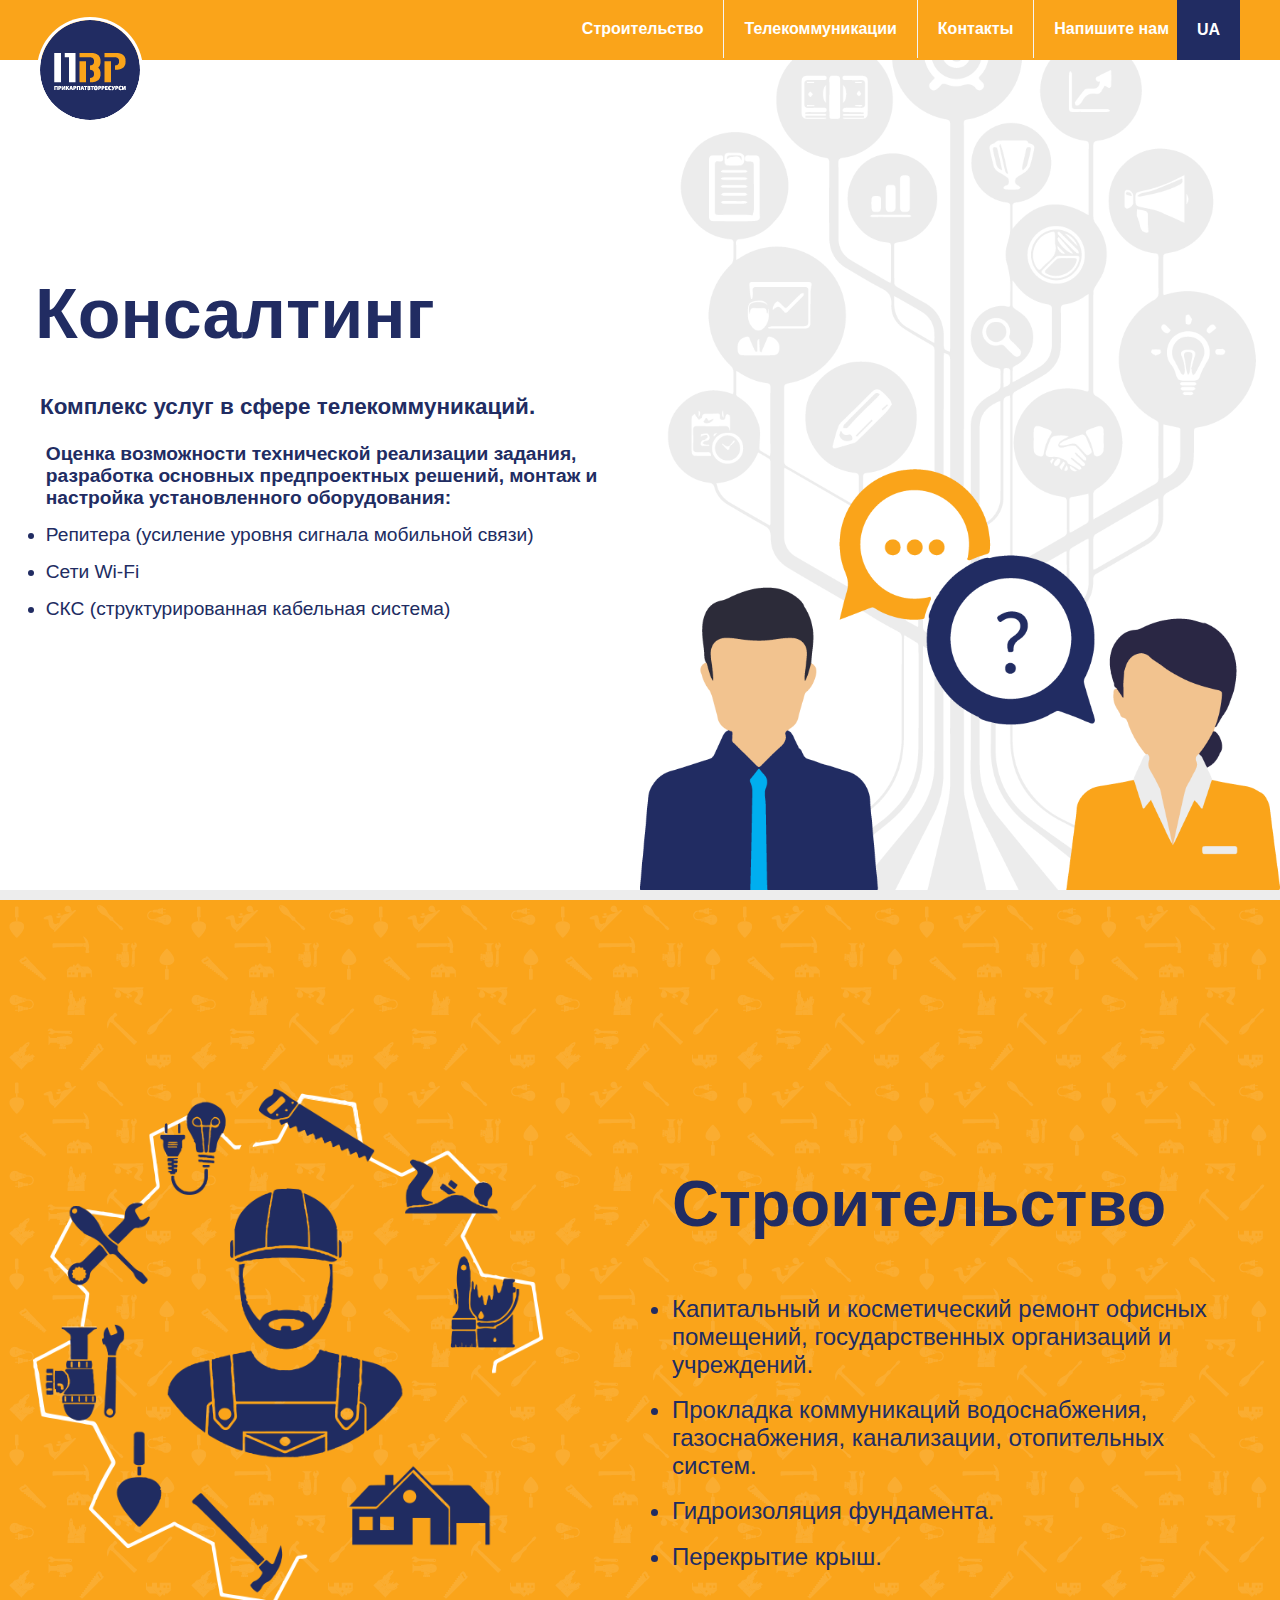
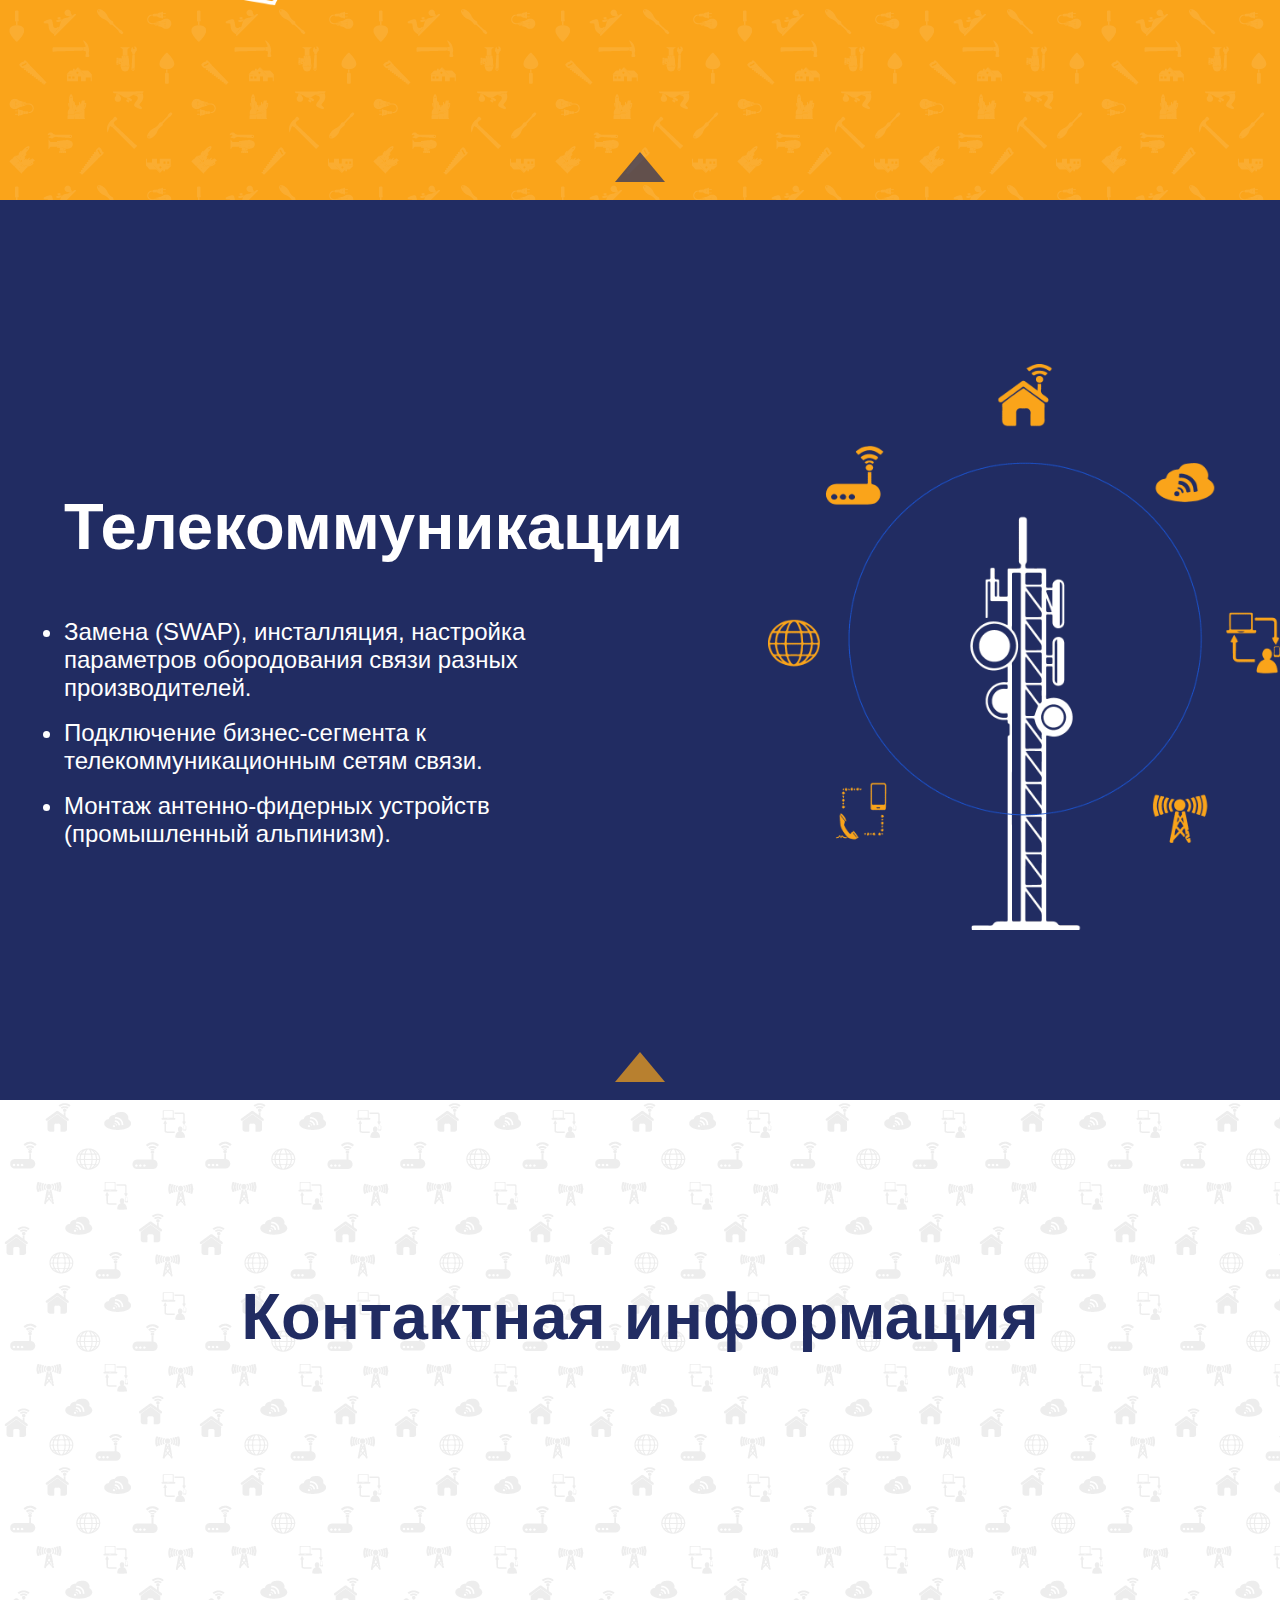
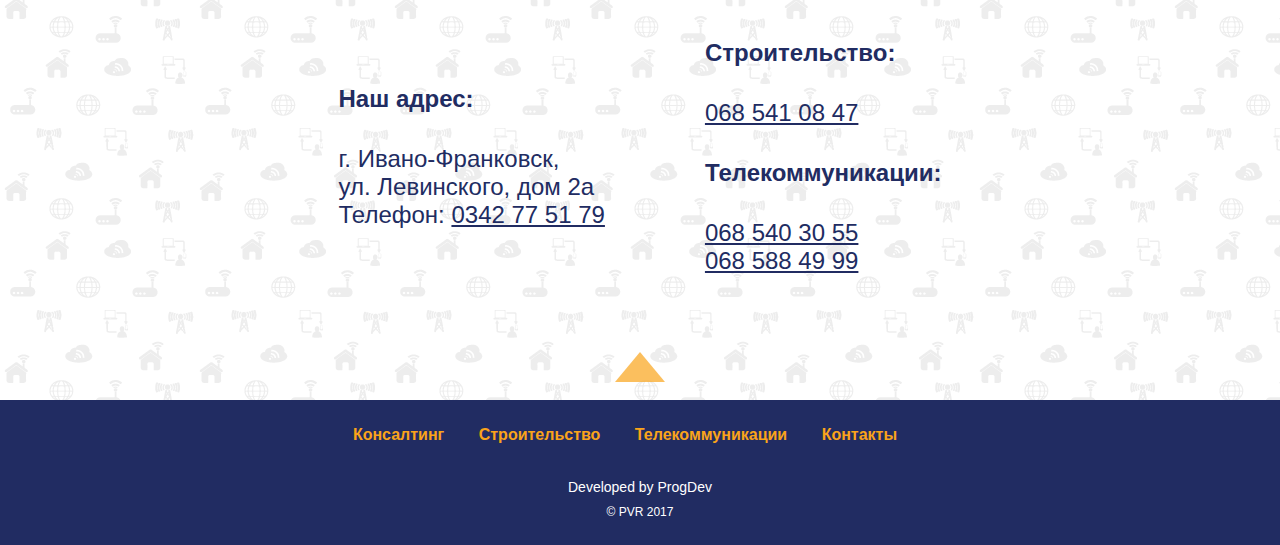
==== commit a7c4ae62: "latest version" ====
--- a/index_rus.html
+++ b/index_rus.html
@@ -3,21 +3,22 @@
 <head>
     <meta charset="UTF-8">
     <meta name="viewport" content="width=device-width, initial-scale=1.0">
-    <title>PVR Group</title>
+    <title>ЧП "Прикарпатвторресурсы"</title>
     <link href="css/style.css" rel="stylesheet" type="text/css">
 </head>
 
-<body><!--sukaaaaa-->
-
+<body>
 <header class="header" id="header">
     <div class="row_wrap">
+<!--		<div class="lang">-->
+			<a class="lang" href="index.html">UA</a>
+<!--		</div>-->
     	<a href="#" class="header_logo hovicon effect-9 sub-a"></a>
     	<input class="header_menu_btn" type="checkbox" id="menu-btn" />
     	<label class="header_menu_icon" for="menu-btn">
     		<span class="navicon"></span>
     	</label>
     	<ul class="header_menu">
-
     		<li><a href="#section2" class="item">Строительство</a></li>
     		<li><a href="#section3" class="item">Телекоммуникации</a></li>
     		<li><a href="#section4" class="item">Контакты</a></li>
@@ -26,9 +27,19 @@
     </div>
 </header>
 
-<div id="section1" class="row_1 section">
+<!--
+<div class="lang">
+	<a href="index.html">UA</a>
+</div>
+  
+<div class="lang">
+	<a href="index_rus.html">RU</a>
+</div>
+-->
+
+<div class="row_1 section">
 	<a href="#" class="row1_logo_mobile">
-		<?xml version="1.0" encoding="utf-8"?><svg version="1.1" id="Layer_1" xmlns="http://www.w3.org/2000/svg" xmlns:xlink="http://www.w3.org/1999/xlink" x="0px" y="0px"
+		<svg version="1.1" id="Layer_1" xmlns="http://www.w3.org/2000/svg" xmlns:xlink="http://www.w3.org/1999/xlink" x="0px" y="0px"
 	 viewBox="0 0 100 100" style="enable-background:new 0 0 100 100;" xml:space="preserve"><style type="text/css">
 	.st0{fill:#212C62;}
 	.st1{fill:#FFFFFF;}
@@ -67,44 +78,48 @@
 		c0-0.6,0-1.2,0.1-1.7h0c-0.2,0.5-0.4,1-0.7,1.4L83.2,70h-1v-4H83L83,66z"/></g></svg>
 	</a>
 	<ul class="row_1_contact">
-		  <li><a href="tel:+380999999999">+38 099 999 99 99</a></li>
-		  <li><a href="tel:+380999999999">+38 099 999 99 99</a></li>
-		  <li><a href="mailto:pvr@gmail.com">pvr@gmail.com</a></li>
+		  <li><a href="tel:+380685403055">+38 068 540 30 55</a></li>
+		  <li><a href="tel:+380685884999">+38 068 588 49 99</a></li>
+		  <li><a href="mailto:pvr@gmail.com">office@pvr.if.ua</a></li>
 	</ul>
+<!--
 	<div class="lang">
-	<a href="index.html">UA</a>
-	<a href="index_rus.html">RU</a>
+		<a href="index.html">UA</a>
+		<a href="index_rus.html">RU</a>
   </div>
+-->
 </div>
 
 <div class="row_1_txt">
     <h2>Консалтинг</h2>
     <h3>Комплекс услуг в сфере телекоммуникаций.</h3>
     <ul>
-       <li><h4>Оценка возможности технической реализации заданя, разработка основных предпроектных решений, монтаж и настройка установленного обородования:</h4></li>
+       	<li><h4>Оценка возможности технической реализации задания, разработка основных предпроектных решений, монтаж и настройка установленного оборудования:</h4></li>
         <li>Репитера (усиление уровня сигнала мобильной связи)</li>
-        <li>Сети WI-FI</li>
+        <li>Сети Wi-Fi</li>
         <li>СКС (структурированная кабельная система)</li>
     </ul>
 </div>
 
-<div id="section1" class="row_1_tablet section">
-	<div class="row_wrap">
+<div class="row_1_tablet section">
+	<div class="row_wrap wrap-tablet">
 		<h2>Консалтинг</h2>
 		<div class="row_one_txt">
 			<h3>Комплекс услуг в сфере телекоммуникаций.</h3>
 			<ul>
-			   <li><h4>Оценка возможности технической реализации заданя, разработка основных предпроектных решений, монтаж и настройка установленного обородования:</h4></li>
+			   	<li><h4>Оценка возможности технической реализации задания, разработка основных предпроектных решений, монтаж и настройка установленного оборудования:</h4></li>
 				<li>Репитера (усиление уровня сигнала мобильной связи)</li>
-				<li>Сети WI-FI</li>
+				<li>Сети Wi-Fi</li>
 				<li>СКС (структурированная кабельная система)</li>
 			</ul>
 		</div>
 	</div>
+<!--
 	<div class="lang">
 		<a href="index.html">UA</a>
 		<a href="index_rus.html">RU</a>
 	</div>
+-->
 </div>
 
 <div id="section2">
@@ -112,17 +127,17 @@
 		<h2>Строительство</h2>
 		<picture>
 			<source
-				media="(min-width: 768px)"
-				srcset="img/pvr_build_opt.jpg"
-				sizes="100vw"
-				type="image/jpg">
+				media="(max-width: 599px)"
+				srcset="img/pvr_build_200x200.png, img/01_build_RET400.png 2x"
+				>
 			<img
-				srcset="img/pvr_build_200x200.png"
-				sizes="100vw">
+				src="img/pvr_build_200x200.png"
+				alt="ПВР Строительство"
+				title="Строительство">
 		</picture>
 		<ul class="row_2_txt section-txt">
-			<li>Капитальный и косметический ремонт офисных помещений и государственных организаций и учреждений.</li>
-			<li>Прокладка коммуникаций водоснабжения, газоснабжения, канализации, отопиительных систем.</li>
+			<li>Капитальный и косметический ремонт офисных помещений, государственных организаций и учреждений.</li>
+			<li>Прокладка коммуникаций водоснабжения, газоснабжения, канализации, отопительных систем.</li>
 			<li>Гидроизоляция фундамента.</li>
 			<li>Перекрытие крыш.</li>
 		</ul>
@@ -132,16 +147,17 @@
 		<picture>
 			<source media="(min-width: 960px)"
 				 srcset="img/01_build_RET.png 2x, img/01_build_RET+.png 3x">
-			<source media="(min-width: 650px)"
-				 srcset="img/01_build_ORIG.png, ">
-				 
-			<img srcset="img/01_build_ORIG.png">
+			<source media="(min-width: 600px)"
+				 srcset="img/01_build_ORIG.png, img/01_build_RET.png 2x">
+			<img src="img/01_build_ORIG.png"
+				alt="ПВР Будівництво"
+				title="Будіівництво">
 		</picture>
 		<div class="row-2 container">
 			<h2>Строительство</h2>
 			<ul class="row_2_txt section-txt">
-				<li>Капитальный и косметический ремонт офисных помещений и государственных организаций и учреждений.</li>
-				<li>Прокладка коммуникаций водоснабжения, газоснабжения, канализации, отопиительных систем.</li>
+				<li>Капитальный и косметический ремонт офисных помещений, государственных организаций и учреждений.</li>
+				<li>Прокладка коммуникаций водоснабжения, газоснабжения, канализации, отопительных систем.</li>
 				<li>Гидроизоляция фундамента.</li>
 				<li>Перекрытие крыш.</li>
 			</ul>
@@ -155,13 +171,13 @@
 		<h2>Телекоммуникации</h2>
 		<picture>
 			<source
-			media="(min-width: 768px)"
-			srcset="img/pvr_telecom_opt.jpg"
-			sizes="100vw"
-			type="image/jpg">
+			media="(max-width: 599px)"
+			srcset="img/pvr_telecom_200x222.png, img/03_tele_RET400.png 2x"
+			type="image/png">
 			<img
-				srcset="img/pvr_telecom_200x222.png"
-				sizes="100vw">
+				src="img/pvr_telecom_200x222.png"
+				alt="ПВР Телекомунікації"
+				title="Телекомунікації">
 		</picture>
 		<ul class="row_3_txt section-txt">
 			<li>Замена (SWAP), инсталляция, настройка параметров обородования связи разных производителей.</li>
@@ -171,7 +187,7 @@
 		<a href="#header" class="row_3_upbtn section-upbtn"></a>
 </div>
 
-	<div id="section3" class="row_3_tablet section">
+	<div class="row_3_tablet section">
 		<div class="row-3 container">
 			<h2>Телекоммуникации</h2>
 			<ul class="row_3_txt section-txt">
@@ -182,20 +198,23 @@
 		</div>
 		<picture>
 			<source media="(min-width: 960px)"
-				srcset="img/pvr_telecom_retina.png">
-			<source media="(min-width: 650px)"
-				srcset="img/pvr_telecom.png">
-			<img srcset="img/pvr_telecom_200x222.png">
+					srcset="img/pvr_telecom_retina.png">
+			<source media="(min-width: 600px)"
+					srcset="img/pvr_telecom.png">
+			<img 
+				src="img/pvr_telecom_200x222.png"
+				alt="ПВР Телекомунікації"
+				title="Телекомунікації">
 		</picture>
 		<a href="#header" class="row_3_upbtn_tablet section-upbtn"></a>
 	</div><!--568px start-->
 </div>
 <div id="section4">
-	<div id="section4" class="row_4 section">
+	<div class="row_4 section">
 		<div class="row_4_inner">
 			<h2>Контактная информация</h2>
 			<ul class="row_4_txt">
-				<li><h4>Наш адрес:</h4><p>м. Івано-Фанківськ<br>ул. Левинского, дом 2а<br>Телефон: <a href="tel:+380342775179">0342 77 51 79</a></p></li>
+				<li><h4>Наш адрес:</h4><p>г. Ивано-Франковск,<br>ул. Левинского, дом 2а<br>Телефон: <a href="tel:+380342775179">0342 77 51 79</a></p></li>
 				<li><h4>Строительство:</h4><a href="tel:+380685410847">068 541 08 47</a></li>
 				<li><h4>Телекоммуникации:</h4><a href="tel:+380685403055">068 540 30 55</a><br><br><a href="tel:+380685884999">068 588 49 99</a></li>
 		    </ul>
@@ -203,15 +222,15 @@
    <a href="#header" class="row_4_upbtn section-upbtn"></a>
 </div>
 
-	<div id="section4" class="row_4_tablet section">
+	<div class="row_4_tablet section">
 		<h2>Контактная информация</h2>
 		<div class="row_4_container">
-			<p><h4>Наш адрес:</h4>м. Івано-Фанківськ<br>ул. Левинского, дом 2а<br>Телефон: <a href="tel:+380342775179">0342 77 51 79</a></p>
+			<h4>Наш адрес:</h4>г. Ивано-Франковск,<br>ул. Левинского, дом 2а<br>Телефон: <a href="tel:+380342775179">0342 77 51 79</a>
 		</div>
 		<div class="row_4_conrainer">
 			<h4>Строительство:</h4>
 			<a href="tel:+380685410847">068 541 08 47</a>
-			<h4>Телекоммуникации:</h4><a href="tel:+380685403055">068 540 30 55</a><br><br><a href="tel:+380685884999">068 588 49 99</a>
+			<h4>Телекоммуникации:</h4><a href="tel:+380685403055">068 540 30 55</a><br><a href="tel:+380685884999">068 588 49 99</a>
 		</div>
 		<a href="#header" class="row_3_upbtn_tablet section-upbtn"></a>
 	</div>
@@ -224,20 +243,29 @@
     <ul class="footer_content">
         <li>
             <ul class="footer_content_nav">
-                <li><a href="#section1">Консалтинг</a></li>
+                <li><a href="#header">Консалтинг</a></li>
                 <li><a href="#section2">Строительство</a></li>
                 <li><a href="#section3">Телекоммуникации</a></li>
                 <li><a href="#section4">Контакты</a></li>
             </ul>
         </li>
-        <li class="footer_content_dev">Developed by ProgDev Suka</li>
+        <li class="footer_content_dev">Developed by ProgDev</li>
         <li class="footer_content_copyright">&copy; PVR 2017</li>
     </ul>
 </footer>
-
 <!-- js scr scr sct -->
+<script>
+  (function(i,s,o,g,r,a,m){i['GoogleAnalyticsObject']=r;i[r]=i[r]||function(){
+  (i[r].q=i[r].q||[]).push(arguments)},i[r].l=1*new Date();a=s.createElement(o),
+  m=s.getElementsByTagName(o)[0];a.async=1;a.src=g;m.parentNode.insertBefore(a,m)
+  })(window,document,'script','//www.google-analytics.com/analytics.js','ga');
+
+  ga('create', 'UA-75085322-1', 'auto');
+  ga('send', 'pageview');
+
+</script>
 <script async src="https://ajax.googleapis.com/ajax/libs/jquery/3.1.1/jquery.min.js"></script>
-<!--<script async src="js/menu.js" type="text/javascript"></script>-->
+<script async src="js/menu.js" type="text/javascript"></script>
 <script async src="js/smooth_scroll.js" type="text/javascript"></script>
 </body>
-</html>
+</html>--- a/css/style.css
+++ b/css/style.css
@@ -2,13 +2,13 @@
 /* media */
 /* flexbox */
 /* tags */
-/* line 67, D:/X/OpenServer/domains/fckn.github.io/css/style.scss */
+/* line 80, D:/X/OpenServer/domains/fckn.github.io/css/style.scss */
 html, body {
   -webkit-box-sizing: border-box;
   -moz-box-sizing: border-box;
   box-sizing: border-box; }
 
-/* line 74, D:/X/OpenServer/domains/fckn.github.io/css/style.scss */
+/* line 87, D:/X/OpenServer/domains/fckn.github.io/css/style.scss */
 *,
 *:before,
 *:after {
@@ -16,7 +16,7 @@
   -moz-box-sizing: inherit;
   box-sizing: inherit; }
 
-/* line 79, D:/X/OpenServer/domains/fckn.github.io/css/style.scss */
+/* line 92, D:/X/OpenServer/domains/fckn.github.io/css/style.scss */
 body {
   font-family: Helvetica, sans-serif;
   position: relative;
@@ -25,29 +25,29 @@
   margin: 0;
   padding: 0; }
 
-/* line 87, D:/X/OpenServer/domains/fckn.github.io/css/style.scss */
+/* line 100, D:/X/OpenServer/domains/fckn.github.io/css/style.scss */
 a {
   text-decoration: none; }
 
-/* line 90, D:/X/OpenServer/domains/fckn.github.io/css/style.scss */
+/* line 103, D:/X/OpenServer/domains/fckn.github.io/css/style.scss */
 ul {
   list-style-type: none;
   padding: 0;
   margin: 0; }
 
-/* line 96, D:/X/OpenServer/domains/fckn.github.io/css/style.scss */
+/* line 109, D:/X/OpenServer/domains/fckn.github.io/css/style.scss */
 picture img {
   width: 100%;
   max-width: 600px;
   height: auto; }
 
 /* form custom */
-/* line 103, D:/X/OpenServer/domains/fckn.github.io/css/style.scss */
+/* line 116, D:/X/OpenServer/domains/fckn.github.io/css/style.scss */
 #form {
   background: #faa41a; }
 
 /* header */
-/* line 107, D:/X/OpenServer/domains/fckn.github.io/css/style.scss */
+/* line 120, D:/X/OpenServer/domains/fckn.github.io/css/style.scss */
 .header {
   width: 100%;
   height: 60px;
@@ -57,11 +57,11 @@
   display: table-cell;
   vertical-align: middle;
   background-color: #faa41a; }
-  /* line 116, D:/X/OpenServer/domains/fckn.github.io/css/style.scss */
+  /* line 129, D:/X/OpenServer/domains/fckn.github.io/css/style.scss */
   .header ul {
     overflow: hidden;
     background-color: #faa41a; }
-  /* line 121, D:/X/OpenServer/domains/fckn.github.io/css/style.scss */
+  /* line 134, D:/X/OpenServer/domains/fckn.github.io/css/style.scss */
   .header li a {
     display: block;
     padding: 20px 20px;
@@ -70,66 +70,67 @@
     text-decoration: none;
     font-weight: 600;
     transition: 0.4s; }
-    /* line 129, D:/X/OpenServer/domains/fckn.github.io/css/style.scss */
+    /* line 142, D:/X/OpenServer/domains/fckn.github.io/css/style.scss */
     .header li a:hover {
       background-color: #fff;
       color: #EEA200; }
 
-/* line 137, D:/X/OpenServer/domains/fckn.github.io/css/style.scss */
+/* line 150, D:/X/OpenServer/domains/fckn.github.io/css/style.scss */
 .header_logo {
   width: 100px;
   height: 100px;
   margin-top: 20px;
   float: left;
-  display: inline-block;
+  display: block;
   background: url(../img/pvr_logo.png) no-repeat center center; }
   @media only screen and (min-width: 319px) and (max-width: 767px) {
-    /* line 137, D:/X/OpenServer/domains/fckn.github.io/css/style.scss */
+    /* line 150, D:/X/OpenServer/domains/fckn.github.io/css/style.scss */
     .header_logo {
       display: none; } }
   @media only screen and (min-width: 767px) and (max-width: 1250px) {
-    /* line 137, D:/X/OpenServer/domains/fckn.github.io/css/style.scss */
+    /* line 150, D:/X/OpenServer/domains/fckn.github.io/css/style.scss */
     .header_logo {
       margin-left: 4%; } }
 
-/* line 151, D:/X/OpenServer/domains/fckn.github.io/css/style.scss */
+/* line 166, D:/X/OpenServer/domains/fckn.github.io/css/style.scss */
 .lang {
-  display: block;
   position: absolute;
-  right: 5px;
-  top: 100px; }
-  /* line 156, D:/X/OpenServer/domains/fckn.github.io/css/style.scss */
-  .lang a {
-    display: inline-block;
-    padding: 20px 10px;
-    border-radius: 40px;
-    background: #212C62;
-    text-decoration: none;
-    color: #fff;
-    font-family: helvetica, sans-serif;
-    line-height: 0;
-    transition: all 0.3s ease; }
-    /* line 166, D:/X/OpenServer/domains/fckn.github.io/css/style.scss */
-    .lang a:hover {
-      background: #45517C; }
+  right: 0;
+  display: inline-block;
+  padding: 30px 20px;
+  font-weight: 700;
+  background: #212C62;
+  text-decoration: none;
+  color: #fff;
+  font-family: helvetica, sans-serif;
+  line-height: 0;
+  transition: all 0.3s ease;
+  float: right; }
+  /* line 184, D:/X/OpenServer/domains/fckn.github.io/css/style.scss */
+  .lang:hover {
+    background: #45517C; }
 
 /* menu */
-/* line 172, D:/X/OpenServer/domains/fckn.github.io/css/style.scss */
+/* line 190, D:/X/OpenServer/domains/fckn.github.io/css/style.scss */
 .header_menu {
   clear: both;
   max-height: 0;
   transition: max-height 0.2s ease-out; }
 
 /* menu icon */
-/* line 180, D:/X/OpenServer/domains/fckn.github.io/css/style.scss */
+/* line 198, D:/X/OpenServer/domains/fckn.github.io/css/style.scss */
 .header_menu_icon {
   cursor: pointer;
   display: inline-block;
   padding: 28px 0;
   position: relative;
   user-select: none; }
-
-/* line 191, D:/X/OpenServer/domains/fckn.github.io/css/style.scss */
+  @media only screen and (min-width: 768px) and (max-width: 810px) {
+    /* line 198, D:/X/OpenServer/domains/fckn.github.io/css/style.scss */
+    .header_menu_icon {
+      left: -7%; } }
+
+/* line 211, D:/X/OpenServer/domains/fckn.github.io/css/style.scss */
 .header .header_menu_icon .navicon {
   width: 25px;
   height: 5px;
@@ -138,7 +139,7 @@
   position: relative;
   transition: background 0.2s ease-out; }
 
-/* line 201, D:/X/OpenServer/domains/fckn.github.io/css/style.scss */
+/* line 221, D:/X/OpenServer/domains/fckn.github.io/css/style.scss */
 .navicon:before,
 .navicon:after {
   width: 100%;
@@ -149,69 +150,69 @@
   position: absolute;
   transition: all 0.2s ease-out; }
 
-/* line 211, D:/X/OpenServer/domains/fckn.github.io/css/style.scss */
+/* line 231, D:/X/OpenServer/domains/fckn.github.io/css/style.scss */
 .navicon:before {
   top: 10px; }
 
-/* line 215, D:/X/OpenServer/domains/fckn.github.io/css/style.scss */
+/* line 235, D:/X/OpenServer/domains/fckn.github.io/css/style.scss */
 .navicon:after {
   top: -10px; }
 
 /* menu btn */
-/* line 220, D:/X/OpenServer/domains/fckn.github.io/css/style.scss */
+/* line 240, D:/X/OpenServer/domains/fckn.github.io/css/style.scss */
 .header_menu_btn {
   display: none; }
 
-/* line 223, D:/X/OpenServer/domains/fckn.github.io/css/style.scss */
+/* line 243, D:/X/OpenServer/domains/fckn.github.io/css/style.scss */
 .header_menu_btn:checked ~ .header_menu {
   max-height: 240px; }
 
-/* line 227, D:/X/OpenServer/domains/fckn.github.io/css/style.scss */
+/* line 247, D:/X/OpenServer/domains/fckn.github.io/css/style.scss */
 .header_menu_btn:checked ~ .header_menu_icon .navicon {
   background: transparent; }
 
-/* line 231, D:/X/OpenServer/domains/fckn.github.io/css/style.scss */
+/* line 251, D:/X/OpenServer/domains/fckn.github.io/css/style.scss */
 .header_menu_btn:checked ~ .header_menu_icon .navicon:before {
   transform: rotate(-45deg) translate(0px, 0px); }
 
-/* line 235, D:/X/OpenServer/domains/fckn.github.io/css/style.scss */
+/* line 255, D:/X/OpenServer/domains/fckn.github.io/css/style.scss */
 .header_menu_btn:checked ~ .header_menu_icon .navicon:after {
   transform: rotate(45deg) translate(0px, 0px); }
 
-/* line 240, D:/X/OpenServer/domains/fckn.github.io/css/style.scss */
+/* line 260, D:/X/OpenServer/domains/fckn.github.io/css/style.scss */
 .header_menu_btn:checked ~ .header_menu_icon:not(.steps) .navicon:before,
 .header_menu_btn:checked ~ .header_menu_icon:not(.steps) .navicon:after {
   top: 0; }
 
 /*  768px */
-@media only screen and (min-width: 768px) {
-  /* line 247, D:/X/OpenServer/domains/fckn.github.io/css/style.scss */
+@media only screen and (min-width: 811px) {
+  /* line 267, D:/X/OpenServer/domains/fckn.github.io/css/style.scss */
   .header_menu {
     float: right;
     clear: none;
     max-height: none; }
-    /* line 251, D:/X/OpenServer/domains/fckn.github.io/css/style.scss */
+    /* line 271, D:/X/OpenServer/domains/fckn.github.io/css/style.scss */
     .header_menu li {
       float: left; }
-    /* line 254, D:/X/OpenServer/domains/fckn.github.io/css/style.scss */
+    /* line 274, D:/X/OpenServer/domains/fckn.github.io/css/style.scss */
     .header_menu a {
       padding: 20px 30px; }
-  /* line 258, D:/X/OpenServer/domains/fckn.github.io/css/style.scss */
+  /* line 278, D:/X/OpenServer/domains/fckn.github.io/css/style.scss */
   .header_menu_icon {
     display: none; }
-  /* line 261, D:/X/OpenServer/domains/fckn.github.io/css/style.scss */
+  /* line 281, D:/X/OpenServer/domains/fckn.github.io/css/style.scss */
   .header_menu_btn {
     display: none; } }
 
 /* hover logo */
-/* line 267, D:/X/OpenServer/domains/fckn.github.io/css/style.scss */
+/* line 287, D:/X/OpenServer/domains/fckn.github.io/css/style.scss */
 .hovicon {
   width: 100px;
   height: 100px;
   border-radius: 50%;
   position: relative; }
 
-/* line 273, D:/X/OpenServer/domains/fckn.github.io/css/style.scss */
+/* line 293, D:/X/OpenServer/domains/fckn.github.io/css/style.scss */
 .hovicon:after {
   position: absolute;
   width: 100%;
@@ -222,18 +223,18 @@
   -moz-box-sizing: content-box;
   box-sizing: content-box; }
 
-/* line 283, D:/X/OpenServer/domains/fckn.github.io/css/style.scss */
+/* line 303, D:/X/OpenServer/domains/fckn.github.io/css/style.scss */
 .hovicon:before {
   display: block; }
 
 /* Effect 9 */
-/* line 287, D:/X/OpenServer/domains/fckn.github.io/css/style.scss */
+/* line 307, D:/X/OpenServer/domains/fckn.github.io/css/style.scss */
 .hovicon.effect-9 {
   -webkit-transition: box-shadow 0.2s;
   -moz-transition: box-shadow 0.2s;
   transition: box-shadow 0.2s; }
 
-/* line 292, D:/X/OpenServer/domains/fckn.github.io/css/style.scss */
+/* line 312, D:/X/OpenServer/domains/fckn.github.io/css/style.scss */
 .hovicon.effect-9:after {
   top: 0;
   left: 0;
@@ -244,7 +245,7 @@
   transition: transform 0.2s, opacity 0.2s; }
 
 /* Effect 9a */
-/* line 302, D:/X/OpenServer/domains/fckn.github.io/css/style.scss */
+/* line 322, D:/X/OpenServer/domains/fckn.github.io/css/style.scss */
 .hovicon.effect-9.sub-a:hover:after {
   -webkit-transform: scale(1.35);
   -moz-transform: scale(1.35);
@@ -252,7 +253,7 @@
   transform: scale(1.35);
   opacity: 0.5; }
 
-/* line 309, D:/X/OpenServer/domains/fckn.github.io/css/style.scss */
+/* line 329, D:/X/OpenServer/domains/fckn.github.io/css/style.scss */
 .hovicon.effect-9.sub-a:hover {
   box-shadow: 0 0 0 10px white; }
 
@@ -261,7 +262,7 @@
 Синій - 212C62
 Сірий - EDEDED
 */
-/* line 317, D:/X/OpenServer/domains/fckn.github.io/css/style.scss */
+/* line 337, D:/X/OpenServer/domains/fckn.github.io/css/style.scss */
 .section {
   width: 100%;
   height: 600px;
@@ -276,31 +277,31 @@
   justify-content: space-between;
   color: #212c62; }
   @media only screen and (min-width: 768px) {
-    /* line 317, D:/X/OpenServer/domains/fckn.github.io/css/style.scss */
+    /* line 337, D:/X/OpenServer/domains/fckn.github.io/css/style.scss */
     .section {
       height: 100vh; } }
 
 /* section one */
-/* line 331, D:/X/OpenServer/domains/fckn.github.io/css/style.scss */
+/* line 351, D:/X/OpenServer/domains/fckn.github.io/css/style.scss */
 .row_1 {
   position: relative;
   padding: 100px 0 0 0;
   text-align: center;
   z-index: 0;
-  background: url(../img/pvr_consulting_opt.jpg) no-repeat center bottom; }
+  background: url(../img/pvr_consulting_opt.png) no-repeat center bottom; }
   @media only screen and (min-width: 768px) {
-    /* line 331, D:/X/OpenServer/domains/fckn.github.io/css/style.scss */
+    /* line 351, D:/X/OpenServer/domains/fckn.github.io/css/style.scss */
     .row_1 {
       display: none; } }
 
-/* line 343, D:/X/OpenServer/domains/fckn.github.io/css/style.scss */
+/* line 363, D:/X/OpenServer/domains/fckn.github.io/css/style.scss */
 .row1_logo_mobile {
   width: 100px;
   height: 100px; }
 
-/* line 347, D:/X/OpenServer/domains/fckn.github.io/css/style.scss */
+/* line 367, D:/X/OpenServer/domains/fckn.github.io/css/style.scss */
 .section-txt {
-  margin: 15% 0;
+  margin: 25% 0 0 0;
   padding-left: 10%;
   display: -webkit-box;
   display: -moz-box;
@@ -312,13 +313,16 @@
   flex-basis: 100%;
   list-style-type: disc; }
   @media only screen and (min-width: 600px) {
-    /* line 347, D:/X/OpenServer/domains/fckn.github.io/css/style.scss */
+    /* line 367, D:/X/OpenServer/domains/fckn.github.io/css/style.scss */
     .section-txt {
       margin: 0; } }
-
-/* line 360, D:/X/OpenServer/domains/fckn.github.io/css/style.scss */
+  /* line 378, D:/X/OpenServer/domains/fckn.github.io/css/style.scss */
+  .section-txt li {
+    padding-bottom: 3%; }
+
+/* line 383, D:/X/OpenServer/domains/fckn.github.io/css/style.scss */
 .section-upbtn {
-  margin: 0 0 0 0;
+  margin: 8% 0 0 0;
   display: block;
   width: 0;
   height: 0;
@@ -326,31 +330,32 @@
   border-width: 0 25px 30px 25px;
   opacity: .7;
   transition: all 0.3s ease; }
-  /* line 369, D:/X/OpenServer/domains/fckn.github.io/css/style.scss */
+  /* line 392, D:/X/OpenServer/domains/fckn.github.io/css/style.scss */
   .section-upbtn:hover {
     border-width: 0 40px 45px 40px;
     opacity: 1; }
 
-/* line 376, D:/X/OpenServer/domains/fckn.github.io/css/style.scss */
+/* line 399, D:/X/OpenServer/domains/fckn.github.io/css/style.scss */
 .row_1_contact {
   font-size: 18px;
   line-height: 30px;
   padding: 0 0 250px 0; }
-  /* line 380, D:/X/OpenServer/domains/fckn.github.io/css/style.scss */
+  /* line 403, D:/X/OpenServer/domains/fckn.github.io/css/style.scss */
   .row_1_contact a {
     font-weight: 600;
     color: #212c62;
     text-decoration: underline;
     transition: all 0.2s ease; }
-    /* line 385, D:/X/OpenServer/domains/fckn.github.io/css/style.scss */
+    /* line 408, D:/X/OpenServer/domains/fckn.github.io/css/style.scss */
     .row_1_contact a:hover {
       color: #faa41a;
       text-decoration: none; }
 
-/* line 391, D:/X/OpenServer/domains/fckn.github.io/css/style.scss */
+/* line 414, D:/X/OpenServer/domains/fckn.github.io/css/style.scss */
 .row_1_txt {
   width: 100%;
   padding: 10% 1%;
+  border-bottom: 10px solid #ededed;
   display: -webkit-box;
   display: -moz-box;
   display: -ms-flexbox;
@@ -362,143 +367,140 @@
   justify-content: space-around;
   color: #212c62;
   background: #ededed; }
-  /* line 401, D:/X/OpenServer/domains/fckn.github.io/css/style.scss */
+  /* line 425, D:/X/OpenServer/domains/fckn.github.io/css/style.scss */
   .row_1_txt h2, .row_1_txt h3, .row_1_txt h4 {
     margin: 5% 0; }
-  /* line 404, D:/X/OpenServer/domains/fckn.github.io/css/style.scss */
+  /* line 428, D:/X/OpenServer/domains/fckn.github.io/css/style.scss */
   .row_1_txt ul {
     padding-left: 10%;
     text-align: left;
     list-style-type: disc; }
-    /* line 408, D:/X/OpenServer/domains/fckn.github.io/css/style.scss */
+    /* line 432, D:/X/OpenServer/domains/fckn.github.io/css/style.scss */
     .row_1_txt ul li {
       margin-top: 2%; }
-      /* line 410, D:/X/OpenServer/domains/fckn.github.io/css/style.scss */
+      /* line 434, D:/X/OpenServer/domains/fckn.github.io/css/style.scss */
       .row_1_txt ul li:first-child {
         text-align: center;
         list-style-type: none;
         margin-left: -5%; }
   @media only screen and (min-width: 768px) {
-    /* line 391, D:/X/OpenServer/domains/fckn.github.io/css/style.scss */
+    /* line 414, D:/X/OpenServer/domains/fckn.github.io/css/style.scss */
     .row_1_txt {
       display: none; } }
 
-/* line 421, D:/X/OpenServer/domains/fckn.github.io/css/style.scss */
+/* line 445, D:/X/OpenServer/domains/fckn.github.io/css/style.scss */
 .row_2 {
-  padding: 2% 0;
+  padding: 10% 0 3% 0;
   background: #faa41a; }
-  /* line 424, D:/X/OpenServer/domains/fckn.github.io/css/style.scss */
-  .row_2 h2 {
-    margin: 0 0 5% 0; }
-  /* line 427, D:/X/OpenServer/domains/fckn.github.io/css/style.scss */
+  /* line 451, D:/X/OpenServer/domains/fckn.github.io/css/style.scss */
   .row_2 picture {
-    margin: 50px 0; }
-  @media only screen and (min-width: 600px) {
-    /* line 421, D:/X/OpenServer/domains/fckn.github.io/css/style.scss */
+    margin: 4% 0 0 0; }
+  @media only screen and (min-width: 600px) {
+    /* line 445, D:/X/OpenServer/domains/fckn.github.io/css/style.scss */
     .row_2 {
       display: none; } }
 
-/* line 436, D:/X/OpenServer/domains/fckn.github.io/css/style.scss */
+/* line 460, D:/X/OpenServer/domains/fckn.github.io/css/style.scss */
 .row_2_upbtn {
   border-color: transparent transparent #212C62 transparent; }
 
-/* line 440, D:/X/OpenServer/domains/fckn.github.io/css/style.scss */
+/* line 464, D:/X/OpenServer/domains/fckn.github.io/css/style.scss */
 .row_3 {
-  padding: 2% 0;
+  padding: 10% 0 3% 0;
   color: #fff;
   background: #212c62; }
-  /* line 444, D:/X/OpenServer/domains/fckn.github.io/css/style.scss */
+  /* line 468, D:/X/OpenServer/domains/fckn.github.io/css/style.scss */
   .row_3 h2 {
     margin: 0 0 5% 0; }
-  /* line 447, D:/X/OpenServer/domains/fckn.github.io/css/style.scss */
+  /* line 471, D:/X/OpenServer/domains/fckn.github.io/css/style.scss */
   .row_3 picture {
-    margin: 50px 0; }
-  @media only screen and (min-width: 600px) {
-    /* line 440, D:/X/OpenServer/domains/fckn.github.io/css/style.scss */
+    margin: 5% 0 0 0; }
+  @media only screen and (min-width: 600px) {
+    /* line 464, D:/X/OpenServer/domains/fckn.github.io/css/style.scss */
     .row_3 {
       display: none;
       flex-direction: row;
       flex-wrap: wrap;
       justify-content: space-around; }
-      /* line 455, D:/X/OpenServer/domains/fckn.github.io/css/style.scss */
+      /* line 479, D:/X/OpenServer/domains/fckn.github.io/css/style.scss */
       .row_3 picture {
         margin: 0; } }
 
-/* line 464, D:/X/OpenServer/domains/fckn.github.io/css/style.scss */
+/* line 488, D:/X/OpenServer/domains/fckn.github.io/css/style.scss */
 .row_3_upbtn {
   border-color: transparent transparent #FAA41A transparent; }
 
-/* line 468, D:/X/OpenServer/domains/fckn.github.io/css/style.scss */
+/* line 492, D:/X/OpenServer/domains/fckn.github.io/css/style.scss */
 .row_4 {
   padding: 2% 0;
   background: #ededed; }
   @media only screen and (min-width: 600px) {
-    /* line 468, D:/X/OpenServer/domains/fckn.github.io/css/style.scss */
+    /* line 492, D:/X/OpenServer/domains/fckn.github.io/css/style.scss */
     .row_4 {
       display: none; } }
 
-/* line 476, D:/X/OpenServer/domains/fckn.github.io/css/style.scss */
+/* line 500, D:/X/OpenServer/domains/fckn.github.io/css/style.scss */
 .row_4_inner {
   position: relative;
   top: 50%;
   transform: translateY(-50%); }
-  /* line 480, D:/X/OpenServer/domains/fckn.github.io/css/style.scss */
+  /* line 504, D:/X/OpenServer/domains/fckn.github.io/css/style.scss */
   .row_4_inner a {
     color: #212c62;
     text-decoration: underline;
     transition: all 0.2s ease; }
-    /* line 484, D:/X/OpenServer/domains/fckn.github.io/css/style.scss */
+    /* line 508, D:/X/OpenServer/domains/fckn.github.io/css/style.scss */
     .row_4_inner a:hover {
       color: #faa41a;
       text-decoration: none; }
 
-/* line 491, D:/X/OpenServer/domains/fckn.github.io/css/style.scss */
+/* line 515, D:/X/OpenServer/domains/fckn.github.io/css/style.scss */
 .row_4_upbtn {
   border-color: transparent transparent #faa41a transparent; }
 
-/* line 494, D:/X/OpenServer/domains/fckn.github.io/css/style.scss */
+/* line 518, D:/X/OpenServer/domains/fckn.github.io/css/style.scss */
 .footer_content {
   text-align: center; }
-  /* line 496, D:/X/OpenServer/domains/fckn.github.io/css/style.scss */
+  /* line 520, D:/X/OpenServer/domains/fckn.github.io/css/style.scss */
   .footer_content li {
     display: block;
     margin-bottom: 10px; }
-    /* line 499, D:/X/OpenServer/domains/fckn.github.io/css/style.scss */
+    /* line 523, D:/X/OpenServer/domains/fckn.github.io/css/style.scss */
     .footer_content li:last-child {
       margin-bottom: 0; }
 
-/* line 505, D:/X/OpenServer/domains/fckn.github.io/css/style.scss */
+/* line 529, D:/X/OpenServer/domains/fckn.github.io/css/style.scss */
 .footer {
   background: #212c62;
   color: #fff;
   padding: 2% 0; }
 
-/* line 511, D:/X/OpenServer/domains/fckn.github.io/css/style.scss */
+/* line 535, D:/X/OpenServer/domains/fckn.github.io/css/style.scss */
 .footer_content_copyright {
   font-size: 12px; }
 
-/* line 515, D:/X/OpenServer/domains/fckn.github.io/css/style.scss */
+/* line 539, D:/X/OpenServer/domains/fckn.github.io/css/style.scss */
 .footer_content_dev {
   font-size: 14px; }
 
-/* line 519, D:/X/OpenServer/domains/fckn.github.io/css/style.scss */
+/* line 543, D:/X/OpenServer/domains/fckn.github.io/css/style.scss */
 .footer_content_nav {
   margin-bottom: 2%; }
-  /* line 521, D:/X/OpenServer/domains/fckn.github.io/css/style.scss */
+  /* line 545, D:/X/OpenServer/domains/fckn.github.io/css/style.scss */
   .footer_content_nav a {
     font-weight: 700;
     color: #faa41a; }
   @media only screen and (min-width: 600px) {
-    /* line 526, D:/X/OpenServer/domains/fckn.github.io/css/style.scss */
+    /* line 550, D:/X/OpenServer/domains/fckn.github.io/css/style.scss */
     .footer_content_nav li {
       display: inline-block;
       margin-right: 30px; } }
 
-/* line 535, D:/X/OpenServer/domains/fckn.github.io/css/style.scss */
+/* line 559, D:/X/OpenServer/domains/fckn.github.io/css/style.scss */
 .container {
   width: 50%; }
   @media only screen and (min-width: 600px) {
-    /* line 535, D:/X/OpenServer/domains/fckn.github.io/css/style.scss */
+    /* line 559, D:/X/OpenServer/domains/fckn.github.io/css/style.scss */
     .container {
       display: -webkit-box;
       display: -moz-box;
@@ -506,23 +508,23 @@
       display: -webkit-flex;
       display: flex;
       flex-wrap: wrap; } }
-  /* line 542, D:/X/OpenServer/domains/fckn.github.io/css/style.scss */
+  /* line 566, D:/X/OpenServer/domains/fckn.github.io/css/style.scss */
   .container h2 {
     margin-left: 60px; }
 
-/* line 548, D:/X/OpenServer/domains/fckn.github.io/css/style.scss */
+/* line 572, D:/X/OpenServer/domains/fckn.github.io/css/style.scss */
 .row_2_tablet {
   padding: 2% 0;
   display: none;
   overflow: hidden;
   position: relative;
   background: url(../img/pvr_pattern_build.png) repeat #faa41a; }
-  /* line 554, D:/X/OpenServer/domains/fckn.github.io/css/style.scss */
+  /* line 578, D:/X/OpenServer/domains/fckn.github.io/css/style.scss */
   .row_2_tablet h2 {
     margin-left: 10%;
     font-size: 40px; }
   @media only screen and (min-width: 600px) {
-    /* line 548, D:/X/OpenServer/domains/fckn.github.io/css/style.scss */
+    /* line 572, D:/X/OpenServer/domains/fckn.github.io/css/style.scss */
     .row_2_tablet {
       display: -webkit-box;
       display: -moz-box;
@@ -533,17 +535,17 @@
       flex-wrap: wrap;
       justify-content: space-around; } }
   @media only screen and (min-width: 960px) {
-    /* line 548, D:/X/OpenServer/domains/fckn.github.io/css/style.scss */
+    /* line 572, D:/X/OpenServer/domains/fckn.github.io/css/style.scss */
     .row_2_tablet {
       font-size: 24px; }
-      /* line 566, D:/X/OpenServer/domains/fckn.github.io/css/style.scss */
+      /* line 590, D:/X/OpenServer/domains/fckn.github.io/css/style.scss */
       .row_2_tablet picture {
         width: 40%; }
-      /* line 569, D:/X/OpenServer/domains/fckn.github.io/css/style.scss */
+      /* line 593, D:/X/OpenServer/domains/fckn.github.io/css/style.scss */
       .row_2_tablet h2 {
         font-size: 65px; } }
 
-/* line 642, D:/X/OpenServer/domains/fckn.github.io/css/style.scss */
+/* line 666, D:/X/OpenServer/domains/fckn.github.io/css/style.scss */
 .row_2_upbtn_tablet {
   bottom: 2%;
   left: 50%;
@@ -551,7 +553,7 @@
   position: absolute;
   border-color: transparent transparent #212C62 transparent; }
 
-/* line 650, D:/X/OpenServer/domains/fckn.github.io/css/style.scss */
+/* line 674, D:/X/OpenServer/domains/fckn.github.io/css/style.scss */
 .row_3_tablet {
   padding: 2% 0;
   display: none;
@@ -559,12 +561,12 @@
   position: relative;
   color: #fff;
   background: #212c62; }
-  /* line 657, D:/X/OpenServer/domains/fckn.github.io/css/style.scss */
+  /* line 681, D:/X/OpenServer/domains/fckn.github.io/css/style.scss */
   .row_3_tablet h2 {
     margin-left: 10%;
     font-size: 40px; }
   @media only screen and (min-width: 600px) {
-    /* line 650, D:/X/OpenServer/domains/fckn.github.io/css/style.scss */
+    /* line 674, D:/X/OpenServer/domains/fckn.github.io/css/style.scss */
     .row_3_tablet {
       display: -webkit-box;
       display: -moz-box;
@@ -575,18 +577,18 @@
       flex-wrap: wrap;
       justify-content: space-around; } }
   @media only screen and (min-width: 960px) {
-    /* line 650, D:/X/OpenServer/domains/fckn.github.io/css/style.scss */
+    /* line 674, D:/X/OpenServer/domains/fckn.github.io/css/style.scss */
     .row_3_tablet {
       font-size: 24px; }
-      /* line 669, D:/X/OpenServer/domains/fckn.github.io/css/style.scss */
+      /* line 693, D:/X/OpenServer/domains/fckn.github.io/css/style.scss */
       .row_3_tablet picture {
         width: 40%;
         margin-left: auto; }
-      /* line 673, D:/X/OpenServer/domains/fckn.github.io/css/style.scss */
+      /* line 697, D:/X/OpenServer/domains/fckn.github.io/css/style.scss */
       .row_3_tablet h2 {
         font-size: 65px; } }
 
-/* line 679, D:/X/OpenServer/domains/fckn.github.io/css/style.scss */
+/* line 703, D:/X/OpenServer/domains/fckn.github.io/css/style.scss */
 .row_3_upbtn_tablet {
   bottom: 2%;
   left: 50%;
@@ -594,27 +596,27 @@
   position: absolute;
   border-color: transparent transparent #FAA41A transparent; }
 
-/* line 687, D:/X/OpenServer/domains/fckn.github.io/css/style.scss */
+/* line 711, D:/X/OpenServer/domains/fckn.github.io/css/style.scss */
 .row_4_tablet {
   position: relative;
   display: none;
   padding: 2% 0;
   background: url(../img/pvr_pattern_contact.png) repeat #fff; }
-  /* line 692, D:/X/OpenServer/domains/fckn.github.io/css/style.scss */
+  /* line 716, D:/X/OpenServer/domains/fckn.github.io/css/style.scss */
   .row_4_tablet h2 {
     margin-left: 0;
     font-size: 40px; }
-  /* line 696, D:/X/OpenServer/domains/fckn.github.io/css/style.scss */
+  /* line 720, D:/X/OpenServer/domains/fckn.github.io/css/style.scss */
   .row_4_tablet a {
     color: #212c62;
     text-decoration: underline;
     transition: all 0.2s ease; }
-    /* line 700, D:/X/OpenServer/domains/fckn.github.io/css/style.scss */
+    /* line 724, D:/X/OpenServer/domains/fckn.github.io/css/style.scss */
     .row_4_tablet a:hover {
       color: #faa41a;
       text-decoration: none; }
   @media only screen and (min-width: 600px) {
-    /* line 687, D:/X/OpenServer/domains/fckn.github.io/css/style.scss */
+    /* line 711, D:/X/OpenServer/domains/fckn.github.io/css/style.scss */
     .row_4_tablet {
       display: -webkit-box;
       display: -moz-box;
@@ -624,25 +626,25 @@
       flex-direction: row;
       flex-wrap: wrap;
       justify-content: center; }
-      /* line 710, D:/X/OpenServer/domains/fckn.github.io/css/style.scss */
+      /* line 734, D:/X/OpenServer/domains/fckn.github.io/css/style.scss */
       .row_4_tablet h2 {
         width: 100%;
         text-align: center; } }
   @media only screen and (min-width: 960px) {
-    /* line 687, D:/X/OpenServer/domains/fckn.github.io/css/style.scss */
+    /* line 711, D:/X/OpenServer/domains/fckn.github.io/css/style.scss */
     .row_4_tablet {
       font-size: 24px; }
-      /* line 721, D:/X/OpenServer/domains/fckn.github.io/css/style.scss */
+      /* line 745, D:/X/OpenServer/domains/fckn.github.io/css/style.scss */
       .row_4_tablet h2 {
         font-size: 65px; } }
 
-/* line 727, D:/X/OpenServer/domains/fckn.github.io/css/style.scss */
+/* line 751, D:/X/OpenServer/domains/fckn.github.io/css/style.scss */
 .row_4_container {
   margin-right: 100px; }
 
-/* line 731, D:/X/OpenServer/domains/fckn.github.io/css/style.scss */
+/* line 755, D:/X/OpenServer/domains/fckn.github.io/css/style.scss */
 .row_one_txt {
-  width: 40%;
+  width: 50%;
   display: -webkit-box;
   display: -moz-box;
   display: -ms-flexbox;
@@ -654,34 +656,35 @@
   color: #212c62;
   text-align: left;
   font-size: 1.2em; }
-  /* line 740, D:/X/OpenServer/domains/fckn.github.io/css/style.scss */
+  /* line 764, D:/X/OpenServer/domains/fckn.github.io/css/style.scss */
   .row_one_txt h2, .row_one_txt h4 {
     margin: 0; }
-  /* line 746, D:/X/OpenServer/domains/fckn.github.io/css/style.scss */
+  /* line 770, D:/X/OpenServer/domains/fckn.github.io/css/style.scss */
   .row_one_txt ul {
     padding-left: 1%;
     text-align: left;
     list-style-type: disc; }
-    /* line 750, D:/X/OpenServer/domains/fckn.github.io/css/style.scss */
+    /* line 774, D:/X/OpenServer/domains/fckn.github.io/css/style.scss */
     .row_one_txt ul li {
       margin-bottom: 15px; }
-      /* line 752, D:/X/OpenServer/domains/fckn.github.io/css/style.scss */
+      /* line 776, D:/X/OpenServer/domains/fckn.github.io/css/style.scss */
       .row_one_txt ul li:first-child {
         list-style-type: none; }
 
-/* line 759, D:/X/OpenServer/domains/fckn.github.io/css/style.scss */
+/* line 783, D:/X/OpenServer/domains/fckn.github.io/css/style.scss */
 .row_1_tablet {
   display: none;
   position: relative;
   overflow: hidden;
-  background: url("../img/pvr_consulting_retina.png") no-repeat bottom right -15%; }
-  /* line 764, D:/X/OpenServer/domains/fckn.github.io/css/style.scss */
+  background: url("../img/pvr_consulting_retina.png") no-repeat bottom right;
+  border-bottom: 10px solid #ededed; }
+  /* line 789, D:/X/OpenServer/domains/fckn.github.io/css/style.scss */
   .row_1_tablet h2 {
-    font-size: 100px;
+    font-size: 70px;
     line-height: 0;
-    margin-left: -10px; }
+    margin-left: -5px; }
   @media only screen and (min-width: 768px) {
-    /* line 759, D:/X/OpenServer/domains/fckn.github.io/css/style.scss */
+    /* line 783, D:/X/OpenServer/domains/fckn.github.io/css/style.scss */
     .row_1_tablet {
       display: -webkit-box;
       display: -moz-box;
@@ -691,19 +694,32 @@
       flex-direction: row;
       flex-wrap: wrap;
       justify-content: space-around;
-      background-size: 50%;
-      padding-left: 4%; } }
+      background-size: 50%; } }
+  @media only screen and (min-width: 767px) and (max-width: 1250px) {
+    /* line 783, D:/X/OpenServer/domains/fckn.github.io/css/style.scss */
+    .row_1_tablet {
+      padding-left: 4%; }
+      /* line 803, D:/X/OpenServer/domains/fckn.github.io/css/style.scss */
+      .row_1_tablet h2 {
+        margin-top: 160px;
+        margin-bottom: 20px; } }
   @media only screen and (min-width: 1401px) {
-    /* line 759, D:/X/OpenServer/domains/fckn.github.io/css/style.scss */
+    /* line 783, D:/X/OpenServer/domains/fckn.github.io/css/style.scss */
     .row_1_tablet {
       background-size: 700px; }
-      /* line 779, D:/X/OpenServer/domains/fckn.github.io/css/style.scss */
+      /* line 810, D:/X/OpenServer/domains/fckn.github.io/css/style.scss */
       .row_1_tablet h2 {
-        font-size: 150px; } }
-
-/* line 790, D:/X/OpenServer/domains/fckn.github.io/css/style.scss */
+        font-size: 130px; } }
+
+/* line 821, D:/X/OpenServer/domains/fckn.github.io/css/style.scss */
 .row_wrap {
   max-width: 1200px;
-  margin: auto; }
+  margin: auto;
+  position: relative;
+  padding: 0 50px 0 0; }
+  @media only screen and (min-width: 319px) and (max-width: 810px) {
+    /* line 821, D:/X/OpenServer/domains/fckn.github.io/css/style.scss */
+    .row_wrap {
+      padding: 0; } }
 
 /*# sourceMappingURL=style.css.map */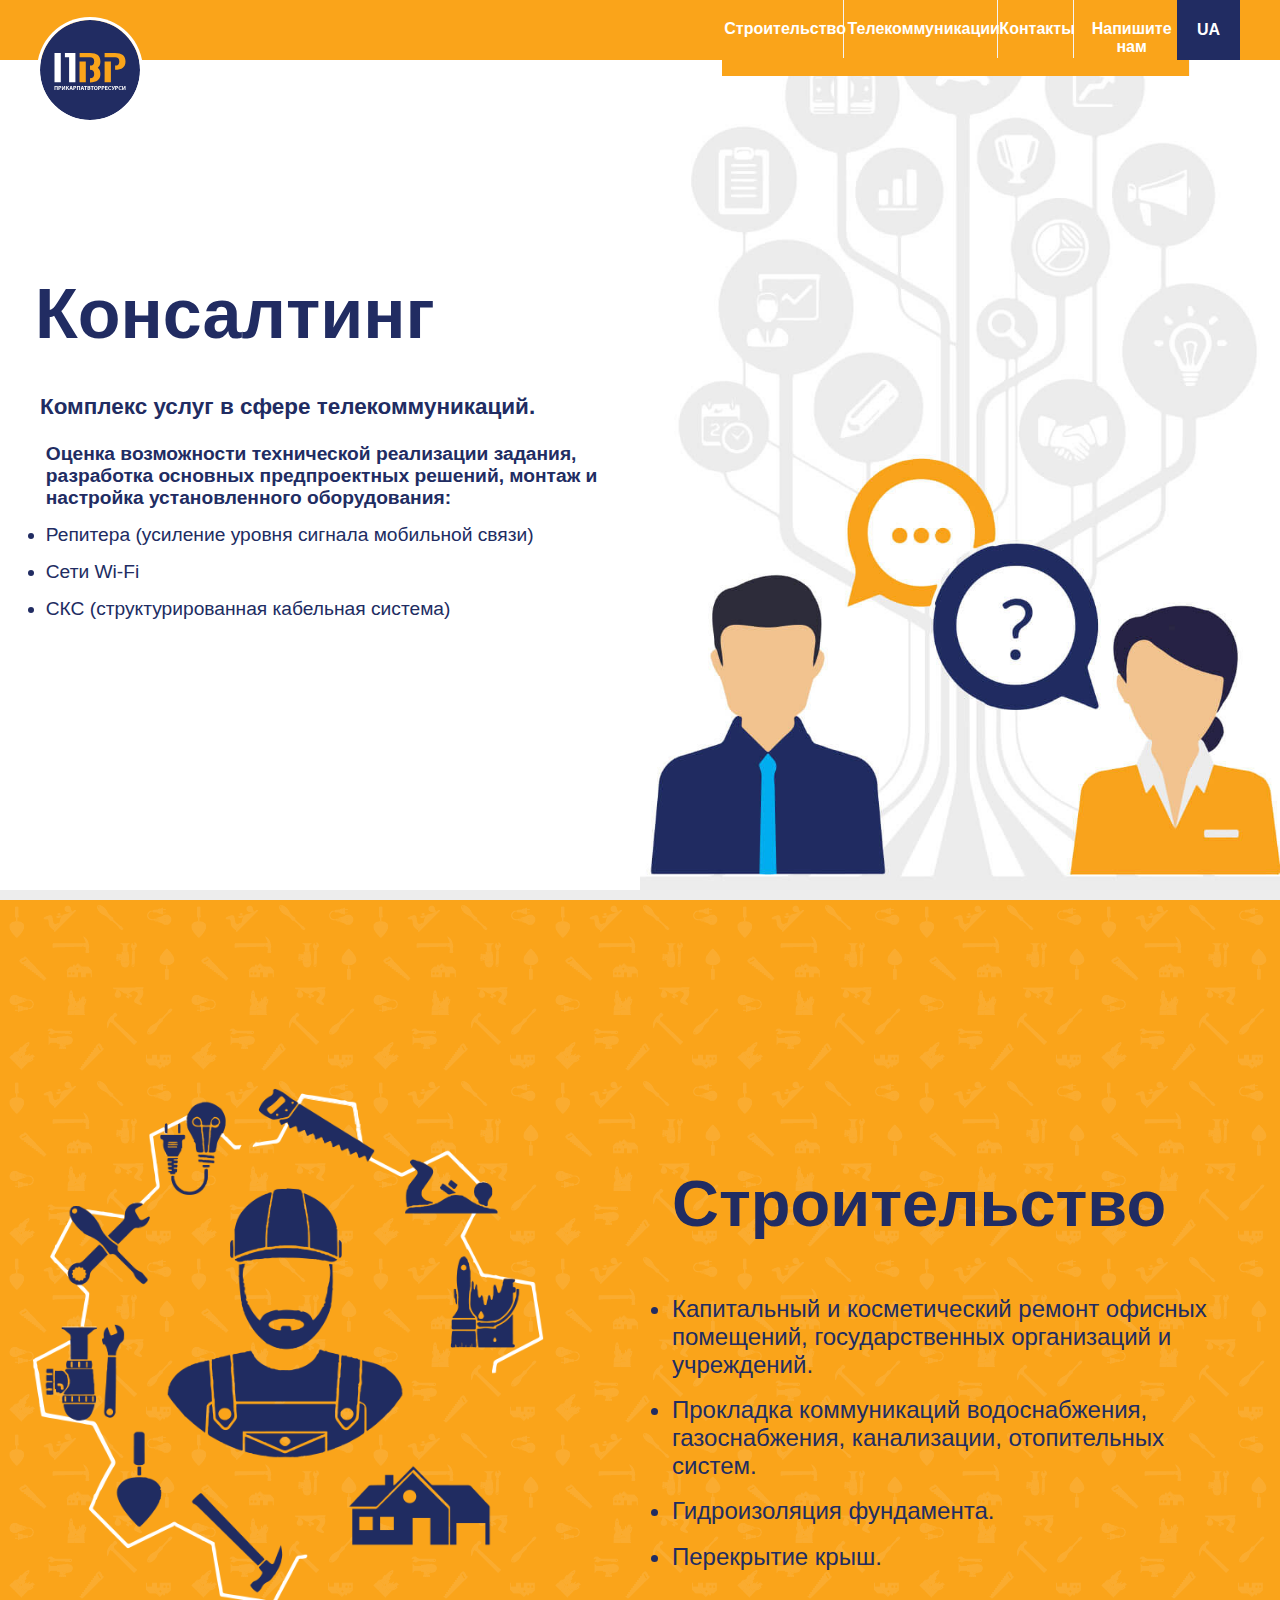
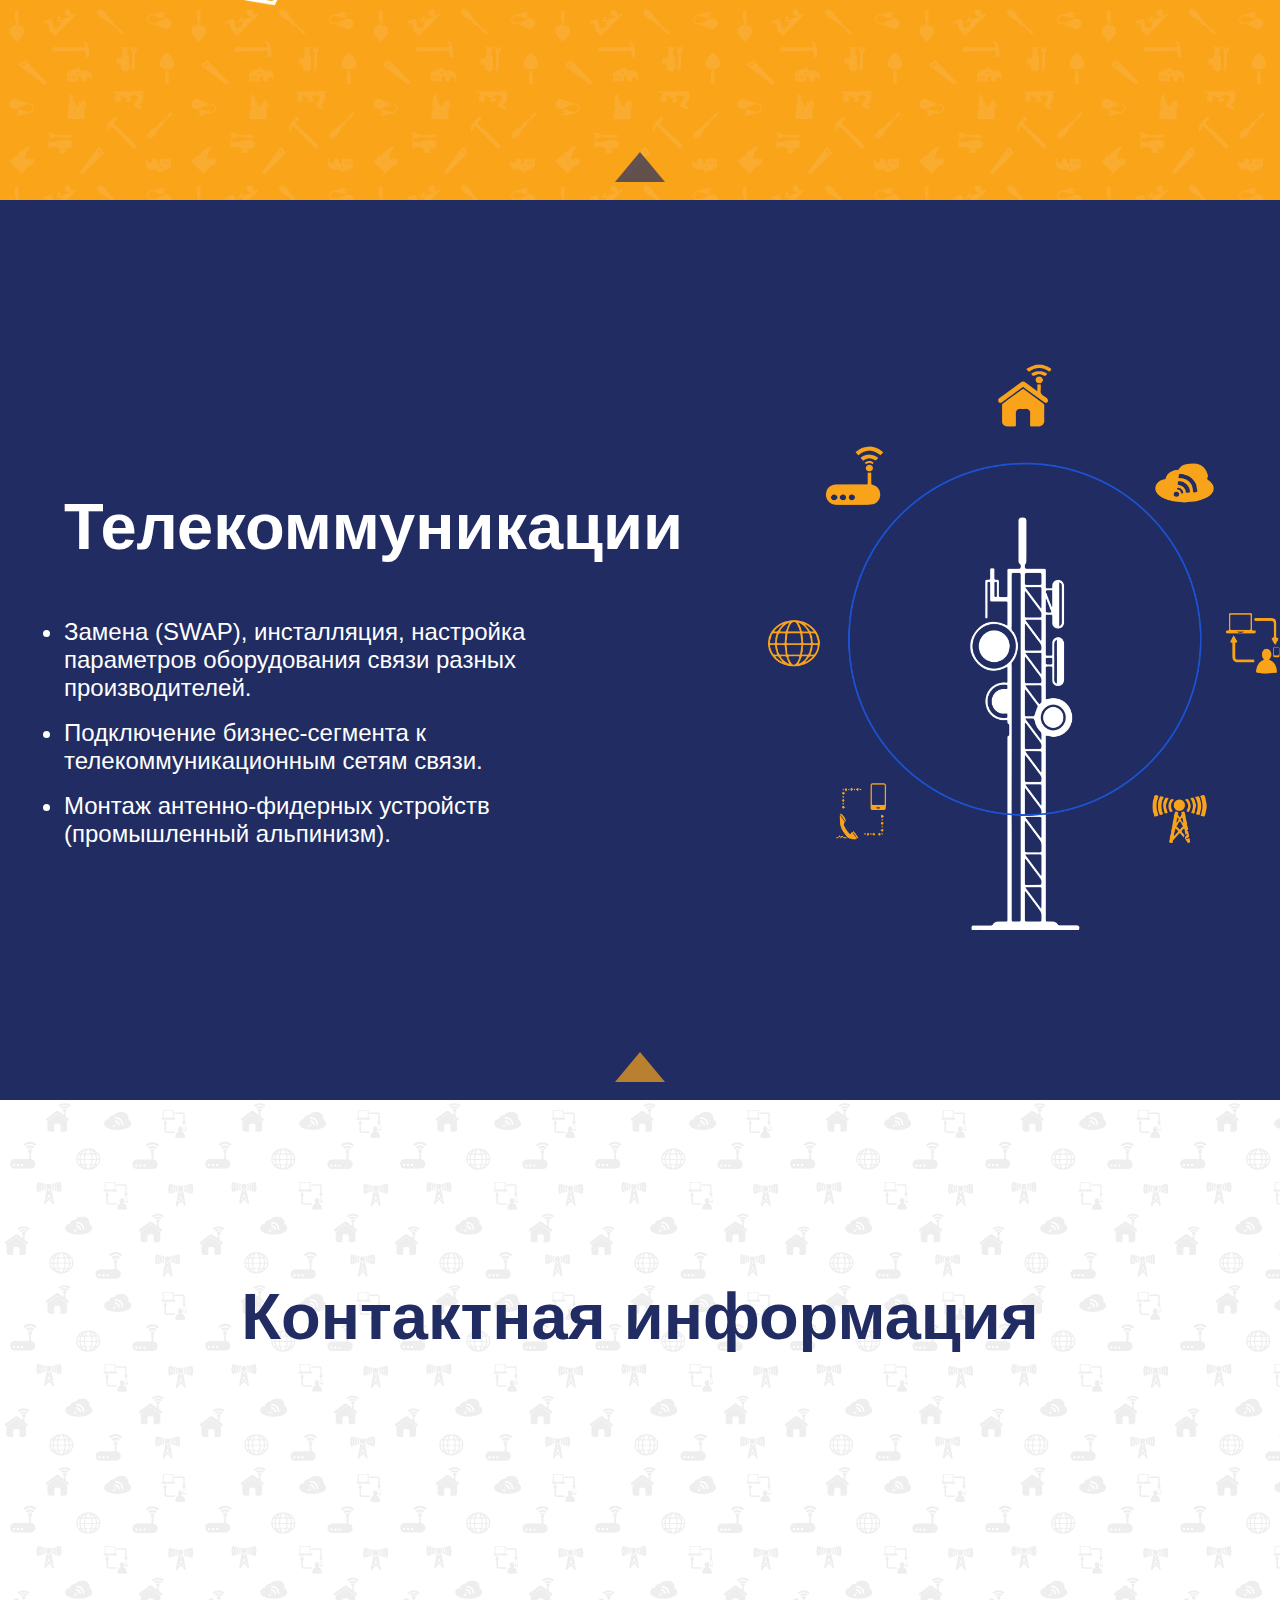
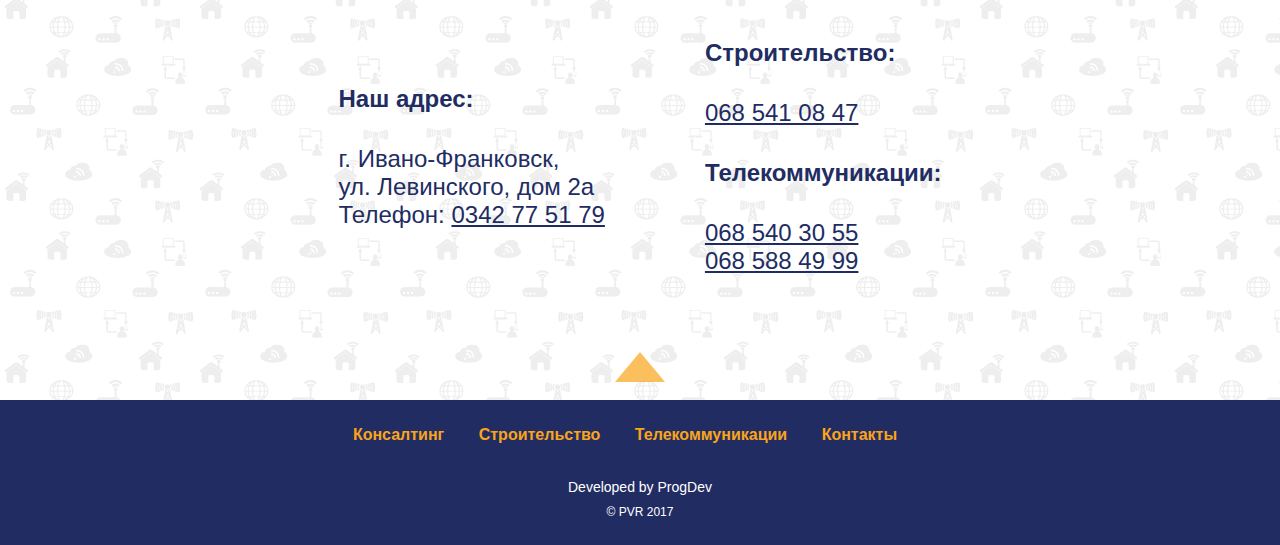
==== commit 8ad894ae: "production" ====
--- a/index_rus.html
+++ b/index_rus.html
@@ -3,17 +3,51 @@
 <head>
     <meta charset="UTF-8">
     <meta name="viewport" content="width=device-width, initial-scale=1.0">
-    <title>ЧП "Прикарпатвторресурсы"</title>
+    <title>ПП "Прикарпатвторресурси"</title>
     <link href="css/style.css" rel="stylesheet" type="text/css">
 </head>
 
 <body>
 <header class="header" id="header">
     <div class="row_wrap">
-<!--		<div class="lang">-->
-			<a class="lang" href="index.html">UA</a>
-<!--		</div>-->
-    	<a href="#" class="header_logo hovicon effect-9 sub-a"></a>
+		<a class="lang" href="index.html">UA</a>
+    	<a href="#" class="header_logo hovicon effect-9 sub-a"><svg version="1.1" id="Layer_1" xmlns="http://www.w3.org/2000/svg" xmlns:xlink="http://www.w3.org/1999/xlink" x="0px" y="0px"
+	 viewBox="0 0 100 100" style="enable-background:new 0 0 100 100;" xml:space="preserve"><style type="text/css">
+	.st0{fill:#212C62;}
+	.st1{fill:#FFFFFF;}
+	.st2{fill:#FAA41A;}
+	</style><g id="XMLID_2309_"><path id="XMLID_2358_" class="st0" d="M100,50c0,27.6-22.4,50-50,50S0,77.6,0,50S22.4,0,50,0S100,22.4,100,50L100,50z"/><path id="XMLID_2355_" class="st1" d="M35.4,33v29.2h-6.3V37.2h-4.2V33H35.4L35.4,33z M20.8,33v29.2h-6.3V33H20.8L20.8,33z"/><path id="XMLID_2352_" class="st2" d="M45.8,41.4v20.9h-6.3V41.4H45.8L45.8,41.4z M50,37.2H39.6V33H50c7,0,10.4,2.8,10.4,8.4
+		c0,2.8-0.9,4.9-2.6,6.3c1.7,1.4,2.6,3.5,2.6,6.3c0,5.6-3.5,8.4-10.4,8.4v-4.2c2.8,0,4.2-1.4,4.2-4.2c0-2.8-1.4-4.2-4.2-4.2v-4.2
+		c2.8,0,4.2-1.4,4.2-4.2C54.2,38.6,52.8,37.2,50,37.2L50,37.2z"/><path id="XMLID_2349_" class="st2" d="M70.9,41.4v20.9h-6.3V41.4H70.9L70.9,41.4z M85.5,41.4c0,5.6-3.5,8.4-10.4,8.4v-4.2
+		c2.8,0,4.2-1.4,4.2-4.2c0-2.8-1.4-4.2-4.2-4.2H64.6V33h10.4C82,33,85.5,35.8,85.5,41.4L85.5,41.4z"/><polygon id="XMLID_2348_" class="st1" points="17.7,66 17.7,70 16.8,70 16.8,66.8 15.4,66.8 15.4,70 14.5,70 14.5,66 17.7,66 	"/><path id="XMLID_2345_" class="st1" d="M19.4,67.9c0.1,0,0.2,0,0.3,0c0.5,0,0.8-0.2,0.8-0.6c0-0.4-0.3-0.6-0.7-0.6
+		c-0.2,0-0.3,0-0.4,0V67.9L19.4,67.9z M18.5,66.1c0.3,0,0.7-0.1,1.2-0.1c0.6,0,0.9,0.1,1.2,0.3c0.3,0.2,0.4,0.5,0.4,0.9
+		c0,0.4-0.1,0.7-0.4,0.9c-0.3,0.3-0.8,0.4-1.3,0.4c-0.1,0-0.2,0-0.3,0V70h-0.9V66.1L18.5,66.1z"/><path id="XMLID_2344_" class="st1" d="M22.7,66v1.2c0,0.6,0,1.3,0,1.8h0c0.2-0.5,0.5-1,0.7-1.4l0.9-1.6h0.9v4h-0.8v-1.2
+		c0-0.6,0-1.2,0.1-1.7h0c-0.2,0.5-0.4,1-0.7,1.4L22.9,70h-1v-4H22.7L22.7,66z"/><path id="XMLID_2343_" class="st1" d="M26.8,66v1.7h0.1L28,66h1.1l-1.4,1.8c0.5,0.1,0.7,0.5,0.9,1c0.1,0.4,0.3,0.9,0.5,1.2h-1
+		c-0.1-0.3-0.2-0.6-0.3-0.9c-0.1-0.4-0.3-0.8-0.8-0.8h-0.2V70H26v-4H26.8L26.8,66z"/><path id="XMLID_2340_" class="st1" d="M31.5,68.3l-0.2-0.8c-0.1-0.2-0.1-0.5-0.2-0.8h0c-0.1,0.2-0.1,0.5-0.2,0.8l-0.2,0.8H31.5
+		L31.5,68.3z M30.5,69l-0.3,1h-0.9l1.2-4h1.2l1.2,4h-1l-0.3-1H30.5L30.5,69z"/><path id="XMLID_2337_" class="st1" d="M34.3,67.9c0.1,0,0.2,0,0.3,0c0.5,0,0.8-0.2,0.8-0.6c0-0.4-0.3-0.6-0.7-0.6
+		c-0.2,0-0.3,0-0.4,0V67.9L34.3,67.9z M33.4,66.1c0.3,0,0.7-0.1,1.2-0.1c0.6,0,0.9,0.1,1.2,0.3c0.3,0.2,0.4,0.5,0.4,0.9
+		c0,0.4-0.1,0.7-0.4,0.9c-0.3,0.3-0.8,0.4-1.3,0.4c-0.1,0-0.2,0-0.3,0V70h-0.9V66.1L33.4,66.1z"/><polygon id="XMLID_2336_" class="st1" points="40.1,66 40.1,70 39.2,70 39.2,66.8 37.8,66.8 37.8,70 36.9,70 36.9,66 40.1,66 	"/><path id="XMLID_2333_" class="st1" d="M42.8,68.3l-0.2-0.8c-0.1-0.2-0.1-0.5-0.2-0.8h0c-0.1,0.2-0.1,0.5-0.2,0.8l-0.2,0.8H42.8
+		L42.8,68.3z M41.8,69l-0.3,1h-0.9l1.2-4h1.2l1.2,4h-1l-0.3-1H41.8L41.8,69z"/><polygon id="XMLID_2332_" class="st1" points="45.1,66.8 44,66.8 44,66 47.1,66 47.1,66.8 46,66.8 46,70 45.1,70 45.1,66.8 	"/><path id="XMLID_2328_" class="st1" d="M48.4,69.3c0.1,0,0.2,0,0.3,0c0.4,0,0.8-0.2,0.8-0.6c0-0.4-0.4-0.6-0.8-0.6h-0.3V69.3
+		L48.4,69.3z M48.4,67.6h0.3c0.5,0,0.7-0.2,0.7-0.5c0-0.3-0.2-0.5-0.6-0.5c-0.2,0-0.3,0-0.4,0V67.6L48.4,67.6z M47.5,66.1
+		c0.2,0,0.7-0.1,1.2-0.1c0.5,0,0.9,0.1,1.2,0.2c0.3,0.1,0.5,0.4,0.5,0.8c0,0.3-0.2,0.7-0.7,0.8v0c0.5,0.1,0.8,0.5,0.8,1
+		c0,0.4-0.2,0.6-0.4,0.8c-0.3,0.2-0.8,0.4-1.6,0.4c-0.4,0-0.8,0-1-0.1V66.1L47.5,66.1z"/><polygon id="XMLID_2327_" class="st1" points="51.8,66.8 50.7,66.8 50.7,66 53.8,66 53.8,66.8 52.7,66.8 52.7,70 51.8,70
+		51.8,66.8 	"/><path id="XMLID_2324_" class="st1" d="M54.8,68c0,0.8,0.4,1.3,1,1.3c0.6,0,1-0.6,1-1.3c0-0.7-0.3-1.3-1-1.3
+		C55.2,66.7,54.8,67.2,54.8,68L54.8,68z M57.7,68c0,1.3-0.8,2.1-1.9,2.1c-1.2,0-1.9-0.9-1.9-2c0-1.2,0.8-2.1,1.9-2.1
+		C57,65.9,57.7,66.9,57.7,68L57.7,68z"/><path id="XMLID_2321_" class="st1" d="M59.2,67.9c0.1,0,0.2,0,0.3,0c0.5,0,0.8-0.2,0.8-0.6c0-0.4-0.3-0.6-0.7-0.6
+		c-0.2,0-0.3,0-0.4,0V67.9L59.2,67.9z M58.3,66.1c0.3,0,0.7-0.1,1.2-0.1c0.6,0,0.9,0.1,1.2,0.3c0.3,0.2,0.4,0.5,0.4,0.9
+		c0,0.4-0.1,0.7-0.4,0.9c-0.3,0.3-0.8,0.4-1.3,0.4c-0.1,0-0.2,0-0.3,0V70h-0.9V66.1L58.3,66.1z"/><path id="XMLID_2318_" class="st1" d="M62.6,67.9c0.1,0,0.2,0,0.3,0c0.5,0,0.8-0.2,0.8-0.6c0-0.4-0.3-0.6-0.7-0.6
+		c-0.2,0-0.3,0-0.4,0V67.9L62.6,67.9z M61.7,66.1c0.3,0,0.7-0.1,1.2-0.1c0.6,0,0.9,0.1,1.2,0.3c0.3,0.2,0.4,0.5,0.4,0.9
+		c0,0.4-0.1,0.7-0.4,0.9c-0.3,0.3-0.8,0.4-1.3,0.4c-0.1,0-0.2,0-0.3,0V70h-0.9V66.1L61.7,66.1z"/><polygon id="XMLID_2317_" class="st1" points="67.5,68.3 66,68.3 66,69.2 67.7,69.2 67.7,70 65.1,70 65.1,66 67.6,66 67.6,66.8
+		66,66.8 66,67.6 67.5,67.6 67.5,68.3 	"/><path id="XMLID_2316_" class="st1" d="M71.2,69.9C71,70,70.6,70,70.2,70c-1.4,0-2.1-0.9-2.1-2c0-1.4,1-2.1,2.2-2.1
+		c0.5,0,0.8,0.1,1,0.2L71,66.8c-0.2-0.1-0.4-0.1-0.8-0.1c-0.7,0-1.3,0.4-1.3,1.3c0,0.8,0.5,1.3,1.3,1.3c0.3,0,0.6-0.1,0.8-0.1
+		L71.2,69.9L71.2,69.9z"/><path id="XMLID_2315_" class="st1" d="M72.5,66l0.6,1.4c0.1,0.3,0.2,0.5,0.3,0.8h0c0-0.2,0.1-0.4,0.2-0.8L74,66H75l-0.7,2
+		c-0.2,0.6-0.5,1.2-0.8,1.6c-0.3,0.3-0.6,0.5-1.1,0.5c-0.2,0-0.3,0-0.4-0.1l0.1-0.7c0.1,0,0.2,0,0.3,0c0.3,0,0.5-0.2,0.5-0.4
+		c0-0.1,0-0.1,0-0.2L71.5,66H72.5L72.5,66z"/><path id="XMLID_2312_" class="st1" d="M76.2,67.9c0.1,0,0.2,0,0.3,0c0.5,0,0.8-0.2,0.8-0.6c0-0.4-0.3-0.6-0.7-0.6
+		c-0.2,0-0.3,0-0.4,0V67.9L76.2,67.9z M75.3,66.1c0.3,0,0.7-0.1,1.2-0.1c0.6,0,0.9,0.1,1.2,0.3c0.3,0.2,0.4,0.5,0.4,0.9
+		c0,0.4-0.1,0.7-0.4,0.9c-0.3,0.3-0.8,0.4-1.3,0.4c-0.1,0-0.2,0-0.3,0V70h-0.9V66.1L75.3,66.1z"/><path id="XMLID_2311_" class="st1" d="M81.6,69.9c-0.2,0.1-0.5,0.2-1,0.2c-1.4,0-2.1-0.9-2.1-2c0-1.4,1-2.1,2.2-2.1
+		c0.5,0,0.8,0.1,1,0.2l-0.2,0.7c-0.2-0.1-0.4-0.1-0.8-0.1c-0.7,0-1.3,0.4-1.3,1.3c0,0.8,0.5,1.3,1.3,1.3c0.3,0,0.6-0.1,0.8-0.1
+		L81.6,69.9L81.6,69.9z"/><path id="XMLID_2310_" class="st1" d="M83,66v1.2c0,0.6,0,1.3,0,1.8h0c0.2-0.5,0.5-1,0.7-1.4l0.9-1.6h0.9v4h-0.8v-1.2
+		c0-0.6,0-1.2,0.1-1.7h0c-0.2,0.5-0.4,1-0.7,1.4L83.2,70h-1v-4H83L83,66z"/></g></svg></a>
     	<input class="header_menu_btn" type="checkbox" id="menu-btn" />
     	<label class="header_menu_icon" for="menu-btn">
     		<span class="navicon"></span>
@@ -26,16 +60,6 @@
     	</ul>
     </div>
 </header>
-
-<!--
-<div class="lang">
-	<a href="index.html">UA</a>
-</div>
-  
-<div class="lang">
-	<a href="index_rus.html">RU</a>
-</div>
--->
 
 <div class="row_1 section">
 	<a href="#" class="row1_logo_mobile">
@@ -82,12 +106,6 @@
 		  <li><a href="tel:+380685884999">+38 068 588 49 99</a></li>
 		  <li><a href="mailto:pvr@gmail.com">office@pvr.if.ua</a></li>
 	</ul>
-<!--
-	<div class="lang">
-		<a href="index.html">UA</a>
-		<a href="index_rus.html">RU</a>
-  </div>
--->
 </div>
 
 <div class="row_1_txt">
@@ -97,7 +115,7 @@
        	<li><h4>Оценка возможности технической реализации задания, разработка основных предпроектных решений, монтаж и настройка установленного оборудования:</h4></li>
         <li>Репитера (усиление уровня сигнала мобильной связи)</li>
         <li>Сети Wi-Fi</li>
-        <li>СКС (структурированная кабельная система)</li>
+        <li>СКС (структурированная кабельная сеть)</li>
     </ul>
 </div>
 
@@ -114,12 +132,6 @@
 			</ul>
 		</div>
 	</div>
-<!--
-	<div class="lang">
-		<a href="index.html">UA</a>
-		<a href="index_rus.html">RU</a>
-	</div>
--->
 </div>
 
 <div id="section2">
@@ -128,7 +140,7 @@
 		<picture>
 			<source
 				media="(max-width: 599px)"
-				srcset="img/pvr_build_200x200.png, img/01_build_RET400.png 2x"
+				srcset="img/pvr_build_200x200.png, img/01_build_RET400.png 2x, img/01_build_RET.png 3x"
 				>
 			<img
 				src="img/pvr_build_200x200.png"
@@ -148,10 +160,10 @@
 			<source media="(min-width: 960px)"
 				 srcset="img/01_build_RET.png 2x, img/01_build_RET+.png 3x">
 			<source media="(min-width: 600px)"
-				 srcset="img/01_build_ORIG.png, img/01_build_RET.png 2x">
+				 srcset="img/01_build_ORIG.png, img/01_build_RET.png 2x, img/01_build_RET+.png 3x">
 			<img src="img/01_build_ORIG.png"
-				alt="ПВР Будівництво"
-				title="Будіівництво">
+				alt="ПВР Строительство"
+				title="Строительство">
 		</picture>
 		<div class="row-2 container">
 			<h2>Строительство</h2>
@@ -172,42 +184,43 @@
 		<picture>
 			<source
 			media="(max-width: 599px)"
-			srcset="img/pvr_telecom_200x222.png, img/03_tele_RET400.png 2x"
+			srcset="img/pvr_telecom_200x222.png, img/03_tele_RET400.png 2x, img/03_tele_RET.png 3x"
 			type="image/png">
 			<img
 				src="img/pvr_telecom_200x222.png"
-				alt="ПВР Телекомунікації"
-				title="Телекомунікації">
+				alt="ПВР Телекоммуникации"
+				title="Телекоммуникации">
 		</picture>
 		<ul class="row_3_txt section-txt">
-			<li>Замена (SWAP), инсталляция, настройка параметров обородования связи разных производителей.</li>
+			<li>Замена (SWAP), инсталляция, настройка параметров оборудования связи разных производителей.</li>
 			<li>Подключение бизнес-сегмента к телекоммуникационным сетям связи.</li>
 			<li>Монтаж антенно-фидерных устройств (промышленный альпинизм).</li>
 		</ul>
 		<a href="#header" class="row_3_upbtn section-upbtn"></a>
-</div>
-
+	</div>
+	
 	<div class="row_3_tablet section">
 		<div class="row-3 container">
 			<h2>Телекоммуникации</h2>
 			<ul class="row_3_txt section-txt">
-				<li>Замена (SWAP), инсталляция, настройка параметров обородования связи разных производителей.</li>
+				<li>Замена (SWAP), инсталляция, настройка параметров оборудования связи разных производителей.</li>
 				<li>Подключение бизнес-сегмента к телекоммуникационным сетям связи.</li>
 				<li>Монтаж антенно-фидерных устройств (промышленный альпинизм).</li>
 			</ul>
 		</div>
 		<picture>
 			<source media="(min-width: 960px)"
-					srcset="img/pvr_telecom_retina.png">
+					srcset="img/03_tele_RET+.png">
 			<source media="(min-width: 600px)"
-					srcset="img/pvr_telecom.png">
+					srcset="03_tele_ORIG.png,
+					img/03_tele_RET.png 2x, img/03_tele_RET+.png 3x">
 			<img 
 				src="img/pvr_telecom_200x222.png"
-				alt="ПВР Телекомунікації"
-				title="Телекомунікації">
+				alt="ПВР Телекоммуникации"
+				title="Телекоммуникации">
 		</picture>
 		<a href="#header" class="row_3_upbtn_tablet section-upbtn"></a>
-	</div><!--568px start-->
+	</div>
 </div>
 <div id="section4">
 	<div class="row_4 section">
@@ -253,19 +266,17 @@
         <li class="footer_content_copyright">&copy; PVR 2017</li>
     </ul>
 </footer>
-<!-- js scr scr sct -->
+<!-- js scr scr scr -->
+<script src="https://ajax.googleapis.com/ajax/libs/jquery/3.1.1/jquery.min.js"></script>
+<script src="js/menu.js" type="text/javascript"></script>
+<script src="js/smooth_scroll.js" type="text/javascript"></script>
 <script>
   (function(i,s,o,g,r,a,m){i['GoogleAnalyticsObject']=r;i[r]=i[r]||function(){
   (i[r].q=i[r].q||[]).push(arguments)},i[r].l=1*new Date();a=s.createElement(o),
   m=s.getElementsByTagName(o)[0];a.async=1;a.src=g;m.parentNode.insertBefore(a,m)
   })(window,document,'script','//www.google-analytics.com/analytics.js','ga');
-
   ga('create', 'UA-75085322-1', 'auto');
   ga('send', 'pageview');
-
 </script>
-<script async src="https://ajax.googleapis.com/ajax/libs/jquery/3.1.1/jquery.min.js"></script>
-<script async src="js/menu.js" type="text/javascript"></script>
-<script async src="js/smooth_scroll.js" type="text/javascript"></script>
 </body>
 </html>--- a/css/style.css
+++ b/css/style.css
@@ -1,4 +1,3 @@
-@charset "UTF-8";
 /* media */
 /* flexbox */
 /* tags */
@@ -44,7 +43,7 @@
 /* form custom */
 /* line 116, D:/X/OpenServer/domains/fckn.github.io/css/style.scss */
 #form {
-  background: #faa41a; }
+  background: url(../img/pvr_pattern_contact.png) repeat; }
 
 /* header */
 /* line 120, D:/X/OpenServer/domains/fckn.github.io/css/style.scss */
@@ -64,35 +63,37 @@
   /* line 134, D:/X/OpenServer/domains/fckn.github.io/css/style.scss */
   .header li a {
     display: block;
-    padding: 20px 20px;
+    padding-top: 20px;
+    padding-bottom: 20px;
+    padding-left: 2%;
+    padding-right: 2%;
     border-right: 1px solid #f4f4f4;
     color: #fff;
     text-decoration: none;
     font-weight: 600;
     transition: 0.4s; }
-    /* line 142, D:/X/OpenServer/domains/fckn.github.io/css/style.scss */
+    /* line 145, D:/X/OpenServer/domains/fckn.github.io/css/style.scss */
     .header li a:hover {
       background-color: #fff;
       color: #EEA200; }
 
-/* line 150, D:/X/OpenServer/domains/fckn.github.io/css/style.scss */
+/* line 152, D:/X/OpenServer/domains/fckn.github.io/css/style.scss */
 .header_logo {
   width: 100px;
   height: 100px;
   margin-top: 20px;
   float: left;
-  display: block;
-  background: url(../img/pvr_logo.png) no-repeat center center; }
+  display: block; }
   @media only screen and (min-width: 319px) and (max-width: 767px) {
-    /* line 150, D:/X/OpenServer/domains/fckn.github.io/css/style.scss */
+    /* line 152, D:/X/OpenServer/domains/fckn.github.io/css/style.scss */
     .header_logo {
       display: none; } }
   @media only screen and (min-width: 767px) and (max-width: 1250px) {
-    /* line 150, D:/X/OpenServer/domains/fckn.github.io/css/style.scss */
+    /* line 152, D:/X/OpenServer/domains/fckn.github.io/css/style.scss */
     .header_logo {
       margin-left: 4%; } }
 
-/* line 166, D:/X/OpenServer/domains/fckn.github.io/css/style.scss */
+/* line 165, D:/X/OpenServer/domains/fckn.github.io/css/style.scss */
 .lang {
   position: absolute;
   right: 0;
@@ -106,19 +107,19 @@
   line-height: 0;
   transition: all 0.3s ease;
   float: right; }
-  /* line 184, D:/X/OpenServer/domains/fckn.github.io/css/style.scss */
+  /* line 178, D:/X/OpenServer/domains/fckn.github.io/css/style.scss */
   .lang:hover {
     background: #45517C; }
 
 /* menu */
-/* line 190, D:/X/OpenServer/domains/fckn.github.io/css/style.scss */
+/* line 183, D:/X/OpenServer/domains/fckn.github.io/css/style.scss */
 .header_menu {
   clear: both;
   max-height: 0;
   transition: max-height 0.2s ease-out; }
 
 /* menu icon */
-/* line 198, D:/X/OpenServer/domains/fckn.github.io/css/style.scss */
+/* line 191, D:/X/OpenServer/domains/fckn.github.io/css/style.scss */
 .header_menu_icon {
   cursor: pointer;
   display: inline-block;
@@ -126,11 +127,11 @@
   position: relative;
   user-select: none; }
   @media only screen and (min-width: 768px) and (max-width: 810px) {
-    /* line 198, D:/X/OpenServer/domains/fckn.github.io/css/style.scss */
+    /* line 191, D:/X/OpenServer/domains/fckn.github.io/css/style.scss */
     .header_menu_icon {
       left: -7%; } }
 
-/* line 211, D:/X/OpenServer/domains/fckn.github.io/css/style.scss */
+/* line 202, D:/X/OpenServer/domains/fckn.github.io/css/style.scss */
 .header .header_menu_icon .navicon {
   width: 25px;
   height: 5px;
@@ -139,7 +140,7 @@
   position: relative;
   transition: background 0.2s ease-out; }
 
-/* line 221, D:/X/OpenServer/domains/fckn.github.io/css/style.scss */
+/* line 212, D:/X/OpenServer/domains/fckn.github.io/css/style.scss */
 .navicon:before,
 .navicon:after {
   width: 100%;
@@ -150,69 +151,69 @@
   position: absolute;
   transition: all 0.2s ease-out; }
 
-/* line 231, D:/X/OpenServer/domains/fckn.github.io/css/style.scss */
+/* line 222, D:/X/OpenServer/domains/fckn.github.io/css/style.scss */
 .navicon:before {
   top: 10px; }
 
-/* line 235, D:/X/OpenServer/domains/fckn.github.io/css/style.scss */
+/* line 226, D:/X/OpenServer/domains/fckn.github.io/css/style.scss */
 .navicon:after {
   top: -10px; }
 
 /* menu btn */
-/* line 240, D:/X/OpenServer/domains/fckn.github.io/css/style.scss */
+/* line 231, D:/X/OpenServer/domains/fckn.github.io/css/style.scss */
 .header_menu_btn {
   display: none; }
 
-/* line 243, D:/X/OpenServer/domains/fckn.github.io/css/style.scss */
+/* line 234, D:/X/OpenServer/domains/fckn.github.io/css/style.scss */
 .header_menu_btn:checked ~ .header_menu {
   max-height: 240px; }
 
-/* line 247, D:/X/OpenServer/domains/fckn.github.io/css/style.scss */
+/* line 238, D:/X/OpenServer/domains/fckn.github.io/css/style.scss */
 .header_menu_btn:checked ~ .header_menu_icon .navicon {
   background: transparent; }
 
-/* line 251, D:/X/OpenServer/domains/fckn.github.io/css/style.scss */
+/* line 242, D:/X/OpenServer/domains/fckn.github.io/css/style.scss */
 .header_menu_btn:checked ~ .header_menu_icon .navicon:before {
   transform: rotate(-45deg) translate(0px, 0px); }
 
-/* line 255, D:/X/OpenServer/domains/fckn.github.io/css/style.scss */
+/* line 246, D:/X/OpenServer/domains/fckn.github.io/css/style.scss */
 .header_menu_btn:checked ~ .header_menu_icon .navicon:after {
   transform: rotate(45deg) translate(0px, 0px); }
 
-/* line 260, D:/X/OpenServer/domains/fckn.github.io/css/style.scss */
+/* line 251, D:/X/OpenServer/domains/fckn.github.io/css/style.scss */
 .header_menu_btn:checked ~ .header_menu_icon:not(.steps) .navicon:before,
 .header_menu_btn:checked ~ .header_menu_icon:not(.steps) .navicon:after {
   top: 0; }
 
 /*  768px */
 @media only screen and (min-width: 811px) {
-  /* line 267, D:/X/OpenServer/domains/fckn.github.io/css/style.scss */
+  /* line 257, D:/X/OpenServer/domains/fckn.github.io/css/style.scss */
   .header_menu {
     float: right;
     clear: none;
     max-height: none; }
-    /* line 271, D:/X/OpenServer/domains/fckn.github.io/css/style.scss */
+    /* line 261, D:/X/OpenServer/domains/fckn.github.io/css/style.scss */
     .header_menu li {
       float: left; }
-    /* line 274, D:/X/OpenServer/domains/fckn.github.io/css/style.scss */
+    /* line 264, D:/X/OpenServer/domains/fckn.github.io/css/style.scss */
     .header_menu a {
       padding: 20px 30px; }
-  /* line 278, D:/X/OpenServer/domains/fckn.github.io/css/style.scss */
+  /* line 268, D:/X/OpenServer/domains/fckn.github.io/css/style.scss */
   .header_menu_icon {
     display: none; }
-  /* line 281, D:/X/OpenServer/domains/fckn.github.io/css/style.scss */
+  /* line 271, D:/X/OpenServer/domains/fckn.github.io/css/style.scss */
   .header_menu_btn {
     display: none; } }
 
 /* hover logo */
-/* line 287, D:/X/OpenServer/domains/fckn.github.io/css/style.scss */
+/* line 277, D:/X/OpenServer/domains/fckn.github.io/css/style.scss */
 .hovicon {
   width: 100px;
   height: 100px;
   border-radius: 50%;
   position: relative; }
 
-/* line 293, D:/X/OpenServer/domains/fckn.github.io/css/style.scss */
+/* line 283, D:/X/OpenServer/domains/fckn.github.io/css/style.scss */
 .hovicon:after {
   position: absolute;
   width: 100%;
@@ -223,18 +224,18 @@
   -moz-box-sizing: content-box;
   box-sizing: content-box; }
 
-/* line 303, D:/X/OpenServer/domains/fckn.github.io/css/style.scss */
+/* line 293, D:/X/OpenServer/domains/fckn.github.io/css/style.scss */
 .hovicon:before {
   display: block; }
 
 /* Effect 9 */
-/* line 307, D:/X/OpenServer/domains/fckn.github.io/css/style.scss */
+/* line 297, D:/X/OpenServer/domains/fckn.github.io/css/style.scss */
 .hovicon.effect-9 {
   -webkit-transition: box-shadow 0.2s;
   -moz-transition: box-shadow 0.2s;
   transition: box-shadow 0.2s; }
 
-/* line 312, D:/X/OpenServer/domains/fckn.github.io/css/style.scss */
+/* line 302, D:/X/OpenServer/domains/fckn.github.io/css/style.scss */
 .hovicon.effect-9:after {
   top: 0;
   left: 0;
@@ -245,7 +246,7 @@
   transition: transform 0.2s, opacity 0.2s; }
 
 /* Effect 9a */
-/* line 322, D:/X/OpenServer/domains/fckn.github.io/css/style.scss */
+/* line 312, D:/X/OpenServer/domains/fckn.github.io/css/style.scss */
 .hovicon.effect-9.sub-a:hover:after {
   -webkit-transform: scale(1.35);
   -moz-transform: scale(1.35);
@@ -253,16 +254,11 @@
   transform: scale(1.35);
   opacity: 0.5; }
 
-/* line 329, D:/X/OpenServer/domains/fckn.github.io/css/style.scss */
+/* line 319, D:/X/OpenServer/domains/fckn.github.io/css/style.scss */
 .hovicon.effect-9.sub-a:hover {
   box-shadow: 0 0 0 10px white; }
 
-/*
-Оранжевий - FAA41A
-Синій - 212C62
-Сірий - EDEDED
-*/
-/* line 337, D:/X/OpenServer/domains/fckn.github.io/css/style.scss */
+/* line 322, D:/X/OpenServer/domains/fckn.github.io/css/style.scss */
 .section {
   width: 100%;
   height: 600px;
@@ -277,29 +273,29 @@
   justify-content: space-between;
   color: #212c62; }
   @media only screen and (min-width: 768px) {
-    /* line 337, D:/X/OpenServer/domains/fckn.github.io/css/style.scss */
+    /* line 322, D:/X/OpenServer/domains/fckn.github.io/css/style.scss */
     .section {
       height: 100vh; } }
 
 /* section one */
-/* line 351, D:/X/OpenServer/domains/fckn.github.io/css/style.scss */
+/* line 336, D:/X/OpenServer/domains/fckn.github.io/css/style.scss */
 .row_1 {
   position: relative;
   padding: 100px 0 0 0;
   text-align: center;
   z-index: 0;
-  background: url(../img/pvr_consulting_opt.png) no-repeat center bottom; }
+  background: url(../img/02_consulting_ORIG.jpg) no-repeat center bottom; }
   @media only screen and (min-width: 768px) {
-    /* line 351, D:/X/OpenServer/domains/fckn.github.io/css/style.scss */
+    /* line 336, D:/X/OpenServer/domains/fckn.github.io/css/style.scss */
     .row_1 {
       display: none; } }
 
-/* line 363, D:/X/OpenServer/domains/fckn.github.io/css/style.scss */
+/* line 348, D:/X/OpenServer/domains/fckn.github.io/css/style.scss */
 .row1_logo_mobile {
   width: 100px;
   height: 100px; }
 
-/* line 367, D:/X/OpenServer/domains/fckn.github.io/css/style.scss */
+/* line 352, D:/X/OpenServer/domains/fckn.github.io/css/style.scss */
 .section-txt {
   margin: 25% 0 0 0;
   padding-left: 10%;
@@ -313,14 +309,14 @@
   flex-basis: 100%;
   list-style-type: disc; }
   @media only screen and (min-width: 600px) {
-    /* line 367, D:/X/OpenServer/domains/fckn.github.io/css/style.scss */
+    /* line 352, D:/X/OpenServer/domains/fckn.github.io/css/style.scss */
     .section-txt {
       margin: 0; } }
-  /* line 378, D:/X/OpenServer/domains/fckn.github.io/css/style.scss */
+  /* line 363, D:/X/OpenServer/domains/fckn.github.io/css/style.scss */
   .section-txt li {
     padding-bottom: 3%; }
 
-/* line 383, D:/X/OpenServer/domains/fckn.github.io/css/style.scss */
+/* line 368, D:/X/OpenServer/domains/fckn.github.io/css/style.scss */
 .section-upbtn {
   margin: 8% 0 0 0;
   display: block;
@@ -330,28 +326,28 @@
   border-width: 0 25px 30px 25px;
   opacity: .7;
   transition: all 0.3s ease; }
-  /* line 392, D:/X/OpenServer/domains/fckn.github.io/css/style.scss */
+  /* line 377, D:/X/OpenServer/domains/fckn.github.io/css/style.scss */
   .section-upbtn:hover {
     border-width: 0 40px 45px 40px;
     opacity: 1; }
 
-/* line 399, D:/X/OpenServer/domains/fckn.github.io/css/style.scss */
+/* line 383, D:/X/OpenServer/domains/fckn.github.io/css/style.scss */
 .row_1_contact {
   font-size: 18px;
   line-height: 30px;
   padding: 0 0 250px 0; }
-  /* line 403, D:/X/OpenServer/domains/fckn.github.io/css/style.scss */
+  /* line 387, D:/X/OpenServer/domains/fckn.github.io/css/style.scss */
   .row_1_contact a {
     font-weight: 600;
     color: #212c62;
     text-decoration: underline;
     transition: all 0.2s ease; }
-    /* line 408, D:/X/OpenServer/domains/fckn.github.io/css/style.scss */
+    /* line 392, D:/X/OpenServer/domains/fckn.github.io/css/style.scss */
     .row_1_contact a:hover {
       color: #faa41a;
       text-decoration: none; }
 
-/* line 414, D:/X/OpenServer/domains/fckn.github.io/css/style.scss */
+/* line 398, D:/X/OpenServer/domains/fckn.github.io/css/style.scss */
 .row_1_txt {
   width: 100%;
   padding: 10% 1%;
@@ -367,140 +363,140 @@
   justify-content: space-around;
   color: #212c62;
   background: #ededed; }
-  /* line 425, D:/X/OpenServer/domains/fckn.github.io/css/style.scss */
+  /* line 409, D:/X/OpenServer/domains/fckn.github.io/css/style.scss */
   .row_1_txt h2, .row_1_txt h3, .row_1_txt h4 {
     margin: 5% 0; }
-  /* line 428, D:/X/OpenServer/domains/fckn.github.io/css/style.scss */
+  /* line 412, D:/X/OpenServer/domains/fckn.github.io/css/style.scss */
   .row_1_txt ul {
     padding-left: 10%;
     text-align: left;
     list-style-type: disc; }
-    /* line 432, D:/X/OpenServer/domains/fckn.github.io/css/style.scss */
+    /* line 416, D:/X/OpenServer/domains/fckn.github.io/css/style.scss */
     .row_1_txt ul li {
       margin-top: 2%; }
-      /* line 434, D:/X/OpenServer/domains/fckn.github.io/css/style.scss */
+      /* line 418, D:/X/OpenServer/domains/fckn.github.io/css/style.scss */
       .row_1_txt ul li:first-child {
         text-align: center;
         list-style-type: none;
         margin-left: -5%; }
   @media only screen and (min-width: 768px) {
-    /* line 414, D:/X/OpenServer/domains/fckn.github.io/css/style.scss */
+    /* line 398, D:/X/OpenServer/domains/fckn.github.io/css/style.scss */
     .row_1_txt {
       display: none; } }
 
-/* line 445, D:/X/OpenServer/domains/fckn.github.io/css/style.scss */
+/* line 429, D:/X/OpenServer/domains/fckn.github.io/css/style.scss */
 .row_2 {
   padding: 10% 0 3% 0;
   background: #faa41a; }
-  /* line 451, D:/X/OpenServer/domains/fckn.github.io/css/style.scss */
+  /* line 432, D:/X/OpenServer/domains/fckn.github.io/css/style.scss */
   .row_2 picture {
     margin: 4% 0 0 0; }
   @media only screen and (min-width: 600px) {
-    /* line 445, D:/X/OpenServer/domains/fckn.github.io/css/style.scss */
+    /* line 429, D:/X/OpenServer/domains/fckn.github.io/css/style.scss */
     .row_2 {
       display: none; } }
 
-/* line 460, D:/X/OpenServer/domains/fckn.github.io/css/style.scss */
+/* line 439, D:/X/OpenServer/domains/fckn.github.io/css/style.scss */
 .row_2_upbtn {
   border-color: transparent transparent #212C62 transparent; }
 
-/* line 464, D:/X/OpenServer/domains/fckn.github.io/css/style.scss */
+/* line 443, D:/X/OpenServer/domains/fckn.github.io/css/style.scss */
 .row_3 {
   padding: 10% 0 3% 0;
   color: #fff;
   background: #212c62; }
-  /* line 468, D:/X/OpenServer/domains/fckn.github.io/css/style.scss */
+  /* line 447, D:/X/OpenServer/domains/fckn.github.io/css/style.scss */
   .row_3 h2 {
     margin: 0 0 5% 0; }
-  /* line 471, D:/X/OpenServer/domains/fckn.github.io/css/style.scss */
+  /* line 450, D:/X/OpenServer/domains/fckn.github.io/css/style.scss */
   .row_3 picture {
     margin: 5% 0 0 0; }
   @media only screen and (min-width: 600px) {
-    /* line 464, D:/X/OpenServer/domains/fckn.github.io/css/style.scss */
+    /* line 443, D:/X/OpenServer/domains/fckn.github.io/css/style.scss */
     .row_3 {
       display: none;
       flex-direction: row;
       flex-wrap: wrap;
       justify-content: space-around; }
-      /* line 479, D:/X/OpenServer/domains/fckn.github.io/css/style.scss */
+      /* line 458, D:/X/OpenServer/domains/fckn.github.io/css/style.scss */
       .row_3 picture {
         margin: 0; } }
 
-/* line 488, D:/X/OpenServer/domains/fckn.github.io/css/style.scss */
+/* line 467, D:/X/OpenServer/domains/fckn.github.io/css/style.scss */
 .row_3_upbtn {
   border-color: transparent transparent #FAA41A transparent; }
 
-/* line 492, D:/X/OpenServer/domains/fckn.github.io/css/style.scss */
+/* line 471, D:/X/OpenServer/domains/fckn.github.io/css/style.scss */
 .row_4 {
   padding: 2% 0;
   background: #ededed; }
   @media only screen and (min-width: 600px) {
-    /* line 492, D:/X/OpenServer/domains/fckn.github.io/css/style.scss */
+    /* line 471, D:/X/OpenServer/domains/fckn.github.io/css/style.scss */
     .row_4 {
       display: none; } }
 
-/* line 500, D:/X/OpenServer/domains/fckn.github.io/css/style.scss */
+/* line 479, D:/X/OpenServer/domains/fckn.github.io/css/style.scss */
 .row_4_inner {
   position: relative;
   top: 50%;
   transform: translateY(-50%); }
-  /* line 504, D:/X/OpenServer/domains/fckn.github.io/css/style.scss */
+  /* line 483, D:/X/OpenServer/domains/fckn.github.io/css/style.scss */
   .row_4_inner a {
     color: #212c62;
     text-decoration: underline;
     transition: all 0.2s ease; }
-    /* line 508, D:/X/OpenServer/domains/fckn.github.io/css/style.scss */
+    /* line 487, D:/X/OpenServer/domains/fckn.github.io/css/style.scss */
     .row_4_inner a:hover {
       color: #faa41a;
       text-decoration: none; }
 
-/* line 515, D:/X/OpenServer/domains/fckn.github.io/css/style.scss */
+/* line 494, D:/X/OpenServer/domains/fckn.github.io/css/style.scss */
 .row_4_upbtn {
   border-color: transparent transparent #faa41a transparent; }
 
-/* line 518, D:/X/OpenServer/domains/fckn.github.io/css/style.scss */
+/* line 497, D:/X/OpenServer/domains/fckn.github.io/css/style.scss */
 .footer_content {
   text-align: center; }
-  /* line 520, D:/X/OpenServer/domains/fckn.github.io/css/style.scss */
+  /* line 499, D:/X/OpenServer/domains/fckn.github.io/css/style.scss */
   .footer_content li {
     display: block;
     margin-bottom: 10px; }
-    /* line 523, D:/X/OpenServer/domains/fckn.github.io/css/style.scss */
+    /* line 502, D:/X/OpenServer/domains/fckn.github.io/css/style.scss */
     .footer_content li:last-child {
       margin-bottom: 0; }
 
-/* line 529, D:/X/OpenServer/domains/fckn.github.io/css/style.scss */
+/* line 508, D:/X/OpenServer/domains/fckn.github.io/css/style.scss */
 .footer {
   background: #212c62;
   color: #fff;
   padding: 2% 0; }
 
-/* line 535, D:/X/OpenServer/domains/fckn.github.io/css/style.scss */
+/* line 514, D:/X/OpenServer/domains/fckn.github.io/css/style.scss */
 .footer_content_copyright {
   font-size: 12px; }
 
-/* line 539, D:/X/OpenServer/domains/fckn.github.io/css/style.scss */
+/* line 518, D:/X/OpenServer/domains/fckn.github.io/css/style.scss */
 .footer_content_dev {
   font-size: 14px; }
 
-/* line 543, D:/X/OpenServer/domains/fckn.github.io/css/style.scss */
+/* line 522, D:/X/OpenServer/domains/fckn.github.io/css/style.scss */
 .footer_content_nav {
   margin-bottom: 2%; }
-  /* line 545, D:/X/OpenServer/domains/fckn.github.io/css/style.scss */
+  /* line 524, D:/X/OpenServer/domains/fckn.github.io/css/style.scss */
   .footer_content_nav a {
     font-weight: 700;
     color: #faa41a; }
   @media only screen and (min-width: 600px) {
-    /* line 550, D:/X/OpenServer/domains/fckn.github.io/css/style.scss */
+    /* line 529, D:/X/OpenServer/domains/fckn.github.io/css/style.scss */
     .footer_content_nav li {
       display: inline-block;
       margin-right: 30px; } }
 
-/* line 559, D:/X/OpenServer/domains/fckn.github.io/css/style.scss */
+/* line 538, D:/X/OpenServer/domains/fckn.github.io/css/style.scss */
 .container {
   width: 50%; }
   @media only screen and (min-width: 600px) {
-    /* line 559, D:/X/OpenServer/domains/fckn.github.io/css/style.scss */
+    /* line 538, D:/X/OpenServer/domains/fckn.github.io/css/style.scss */
     .container {
       display: -webkit-box;
       display: -moz-box;
@@ -508,23 +504,23 @@
       display: -webkit-flex;
       display: flex;
       flex-wrap: wrap; } }
-  /* line 566, D:/X/OpenServer/domains/fckn.github.io/css/style.scss */
+  /* line 544, D:/X/OpenServer/domains/fckn.github.io/css/style.scss */
   .container h2 {
     margin-left: 60px; }
 
-/* line 572, D:/X/OpenServer/domains/fckn.github.io/css/style.scss */
+/* line 550, D:/X/OpenServer/domains/fckn.github.io/css/style.scss */
 .row_2_tablet {
   padding: 2% 0;
   display: none;
   overflow: hidden;
   position: relative;
   background: url(../img/pvr_pattern_build.png) repeat #faa41a; }
-  /* line 578, D:/X/OpenServer/domains/fckn.github.io/css/style.scss */
+  /* line 556, D:/X/OpenServer/domains/fckn.github.io/css/style.scss */
   .row_2_tablet h2 {
     margin-left: 10%;
     font-size: 40px; }
   @media only screen and (min-width: 600px) {
-    /* line 572, D:/X/OpenServer/domains/fckn.github.io/css/style.scss */
+    /* line 550, D:/X/OpenServer/domains/fckn.github.io/css/style.scss */
     .row_2_tablet {
       display: -webkit-box;
       display: -moz-box;
@@ -535,17 +531,17 @@
       flex-wrap: wrap;
       justify-content: space-around; } }
   @media only screen and (min-width: 960px) {
-    /* line 572, D:/X/OpenServer/domains/fckn.github.io/css/style.scss */
+    /* line 550, D:/X/OpenServer/domains/fckn.github.io/css/style.scss */
     .row_2_tablet {
       font-size: 24px; }
-      /* line 590, D:/X/OpenServer/domains/fckn.github.io/css/style.scss */
+      /* line 568, D:/X/OpenServer/domains/fckn.github.io/css/style.scss */
       .row_2_tablet picture {
         width: 40%; }
-      /* line 593, D:/X/OpenServer/domains/fckn.github.io/css/style.scss */
+      /* line 571, D:/X/OpenServer/domains/fckn.github.io/css/style.scss */
       .row_2_tablet h2 {
         font-size: 65px; } }
 
-/* line 666, D:/X/OpenServer/domains/fckn.github.io/css/style.scss */
+/* line 577, D:/X/OpenServer/domains/fckn.github.io/css/style.scss */
 .row_2_upbtn_tablet {
   bottom: 2%;
   left: 50%;
@@ -553,7 +549,7 @@
   position: absolute;
   border-color: transparent transparent #212C62 transparent; }
 
-/* line 674, D:/X/OpenServer/domains/fckn.github.io/css/style.scss */
+/* line 585, D:/X/OpenServer/domains/fckn.github.io/css/style.scss */
 .row_3_tablet {
   padding: 2% 0;
   display: none;
@@ -561,12 +557,12 @@
   position: relative;
   color: #fff;
   background: #212c62; }
-  /* line 681, D:/X/OpenServer/domains/fckn.github.io/css/style.scss */
+  /* line 592, D:/X/OpenServer/domains/fckn.github.io/css/style.scss */
   .row_3_tablet h2 {
     margin-left: 10%;
     font-size: 40px; }
   @media only screen and (min-width: 600px) {
-    /* line 674, D:/X/OpenServer/domains/fckn.github.io/css/style.scss */
+    /* line 585, D:/X/OpenServer/domains/fckn.github.io/css/style.scss */
     .row_3_tablet {
       display: -webkit-box;
       display: -moz-box;
@@ -577,18 +573,18 @@
       flex-wrap: wrap;
       justify-content: space-around; } }
   @media only screen and (min-width: 960px) {
-    /* line 674, D:/X/OpenServer/domains/fckn.github.io/css/style.scss */
+    /* line 585, D:/X/OpenServer/domains/fckn.github.io/css/style.scss */
     .row_3_tablet {
       font-size: 24px; }
-      /* line 693, D:/X/OpenServer/domains/fckn.github.io/css/style.scss */
+      /* line 604, D:/X/OpenServer/domains/fckn.github.io/css/style.scss */
       .row_3_tablet picture {
         width: 40%;
         margin-left: auto; }
-      /* line 697, D:/X/OpenServer/domains/fckn.github.io/css/style.scss */
+      /* line 608, D:/X/OpenServer/domains/fckn.github.io/css/style.scss */
       .row_3_tablet h2 {
         font-size: 65px; } }
 
-/* line 703, D:/X/OpenServer/domains/fckn.github.io/css/style.scss */
+/* line 614, D:/X/OpenServer/domains/fckn.github.io/css/style.scss */
 .row_3_upbtn_tablet {
   bottom: 2%;
   left: 50%;
@@ -596,27 +592,27 @@
   position: absolute;
   border-color: transparent transparent #FAA41A transparent; }
 
-/* line 711, D:/X/OpenServer/domains/fckn.github.io/css/style.scss */
+/* line 622, D:/X/OpenServer/domains/fckn.github.io/css/style.scss */
 .row_4_tablet {
   position: relative;
   display: none;
   padding: 2% 0;
   background: url(../img/pvr_pattern_contact.png) repeat #fff; }
-  /* line 716, D:/X/OpenServer/domains/fckn.github.io/css/style.scss */
+  /* line 627, D:/X/OpenServer/domains/fckn.github.io/css/style.scss */
   .row_4_tablet h2 {
     margin-left: 0;
     font-size: 40px; }
-  /* line 720, D:/X/OpenServer/domains/fckn.github.io/css/style.scss */
+  /* line 631, D:/X/OpenServer/domains/fckn.github.io/css/style.scss */
   .row_4_tablet a {
     color: #212c62;
     text-decoration: underline;
     transition: all 0.2s ease; }
-    /* line 724, D:/X/OpenServer/domains/fckn.github.io/css/style.scss */
+    /* line 635, D:/X/OpenServer/domains/fckn.github.io/css/style.scss */
     .row_4_tablet a:hover {
       color: #faa41a;
       text-decoration: none; }
   @media only screen and (min-width: 600px) {
-    /* line 711, D:/X/OpenServer/domains/fckn.github.io/css/style.scss */
+    /* line 622, D:/X/OpenServer/domains/fckn.github.io/css/style.scss */
     .row_4_tablet {
       display: -webkit-box;
       display: -moz-box;
@@ -626,23 +622,23 @@
       flex-direction: row;
       flex-wrap: wrap;
       justify-content: center; }
-      /* line 734, D:/X/OpenServer/domains/fckn.github.io/css/style.scss */
+      /* line 645, D:/X/OpenServer/domains/fckn.github.io/css/style.scss */
       .row_4_tablet h2 {
         width: 100%;
         text-align: center; } }
   @media only screen and (min-width: 960px) {
-    /* line 711, D:/X/OpenServer/domains/fckn.github.io/css/style.scss */
+    /* line 622, D:/X/OpenServer/domains/fckn.github.io/css/style.scss */
     .row_4_tablet {
       font-size: 24px; }
-      /* line 745, D:/X/OpenServer/domains/fckn.github.io/css/style.scss */
+      /* line 652, D:/X/OpenServer/domains/fckn.github.io/css/style.scss */
       .row_4_tablet h2 {
         font-size: 65px; } }
 
-/* line 751, D:/X/OpenServer/domains/fckn.github.io/css/style.scss */
+/* line 658, D:/X/OpenServer/domains/fckn.github.io/css/style.scss */
 .row_4_container {
   margin-right: 100px; }
 
-/* line 755, D:/X/OpenServer/domains/fckn.github.io/css/style.scss */
+/* line 662, D:/X/OpenServer/domains/fckn.github.io/css/style.scss */
 .row_one_txt {
   width: 50%;
   display: -webkit-box;
@@ -656,35 +652,35 @@
   color: #212c62;
   text-align: left;
   font-size: 1.2em; }
-  /* line 764, D:/X/OpenServer/domains/fckn.github.io/css/style.scss */
+  /* line 671, D:/X/OpenServer/domains/fckn.github.io/css/style.scss */
   .row_one_txt h2, .row_one_txt h4 {
     margin: 0; }
-  /* line 770, D:/X/OpenServer/domains/fckn.github.io/css/style.scss */
+  /* line 674, D:/X/OpenServer/domains/fckn.github.io/css/style.scss */
   .row_one_txt ul {
     padding-left: 1%;
     text-align: left;
     list-style-type: disc; }
-    /* line 774, D:/X/OpenServer/domains/fckn.github.io/css/style.scss */
+    /* line 678, D:/X/OpenServer/domains/fckn.github.io/css/style.scss */
     .row_one_txt ul li {
       margin-bottom: 15px; }
-      /* line 776, D:/X/OpenServer/domains/fckn.github.io/css/style.scss */
+      /* line 680, D:/X/OpenServer/domains/fckn.github.io/css/style.scss */
       .row_one_txt ul li:first-child {
         list-style-type: none; }
 
-/* line 783, D:/X/OpenServer/domains/fckn.github.io/css/style.scss */
+/* line 687, D:/X/OpenServer/domains/fckn.github.io/css/style.scss */
 .row_1_tablet {
   display: none;
   position: relative;
   overflow: hidden;
-  background: url("../img/pvr_consulting_retina.png") no-repeat bottom right;
+  background: url("../img/02_consulting_RET+.jpg") no-repeat bottom right;
   border-bottom: 10px solid #ededed; }
-  /* line 789, D:/X/OpenServer/domains/fckn.github.io/css/style.scss */
+  /* line 693, D:/X/OpenServer/domains/fckn.github.io/css/style.scss */
   .row_1_tablet h2 {
     font-size: 70px;
     line-height: 0;
     margin-left: -5px; }
   @media only screen and (min-width: 768px) {
-    /* line 783, D:/X/OpenServer/domains/fckn.github.io/css/style.scss */
+    /* line 687, D:/X/OpenServer/domains/fckn.github.io/css/style.scss */
     .row_1_tablet {
       display: -webkit-box;
       display: -moz-box;
@@ -696,29 +692,29 @@
       justify-content: space-around;
       background-size: 50%; } }
   @media only screen and (min-width: 767px) and (max-width: 1250px) {
-    /* line 783, D:/X/OpenServer/domains/fckn.github.io/css/style.scss */
+    /* line 687, D:/X/OpenServer/domains/fckn.github.io/css/style.scss */
     .row_1_tablet {
       padding-left: 4%; }
-      /* line 803, D:/X/OpenServer/domains/fckn.github.io/css/style.scss */
+      /* line 707, D:/X/OpenServer/domains/fckn.github.io/css/style.scss */
       .row_1_tablet h2 {
         margin-top: 160px;
         margin-bottom: 20px; } }
   @media only screen and (min-width: 1401px) {
-    /* line 783, D:/X/OpenServer/domains/fckn.github.io/css/style.scss */
+    /* line 687, D:/X/OpenServer/domains/fckn.github.io/css/style.scss */
     .row_1_tablet {
       background-size: 700px; }
-      /* line 810, D:/X/OpenServer/domains/fckn.github.io/css/style.scss */
+      /* line 714, D:/X/OpenServer/domains/fckn.github.io/css/style.scss */
       .row_1_tablet h2 {
         font-size: 130px; } }
 
-/* line 821, D:/X/OpenServer/domains/fckn.github.io/css/style.scss */
+/* line 720, D:/X/OpenServer/domains/fckn.github.io/css/style.scss */
 .row_wrap {
   max-width: 1200px;
   margin: auto;
   position: relative;
   padding: 0 50px 0 0; }
   @media only screen and (min-width: 319px) and (max-width: 810px) {
-    /* line 821, D:/X/OpenServer/domains/fckn.github.io/css/style.scss */
+    /* line 720, D:/X/OpenServer/domains/fckn.github.io/css/style.scss */
     .row_wrap {
       padding: 0; } }
 
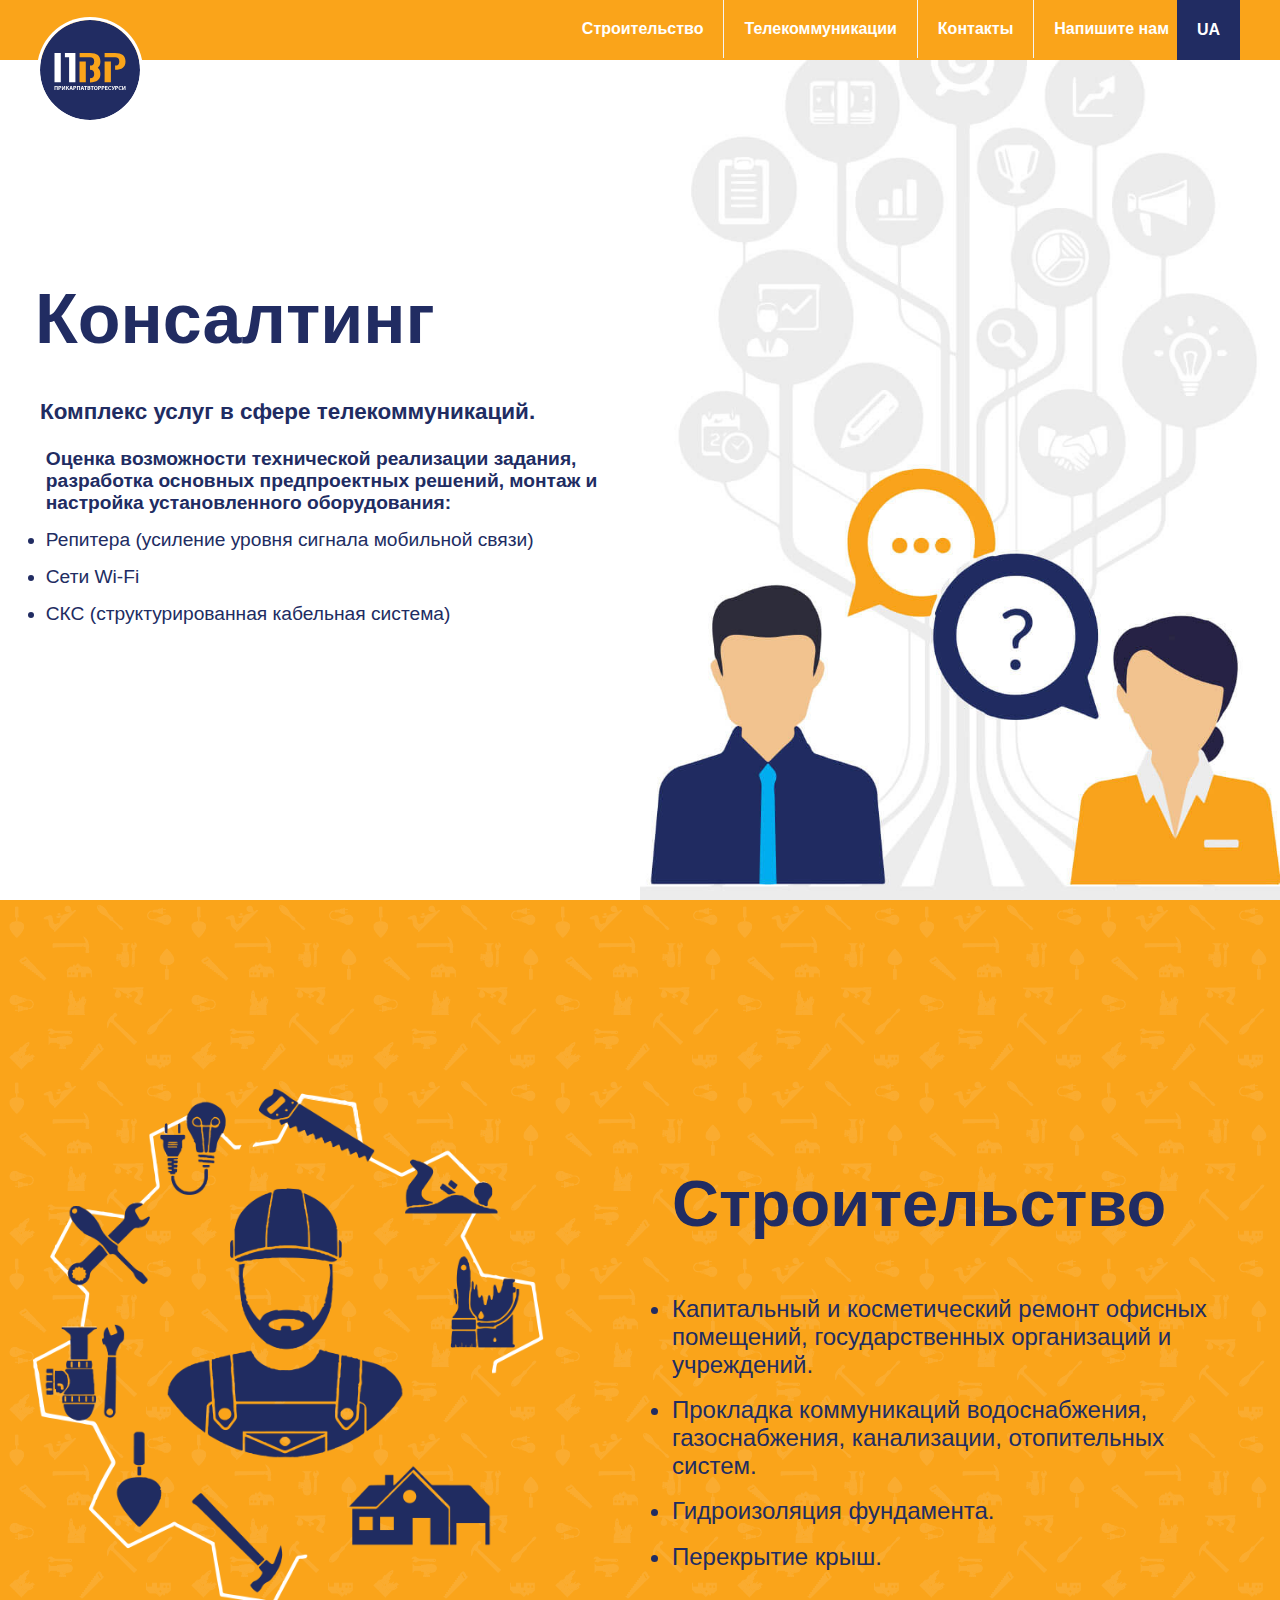
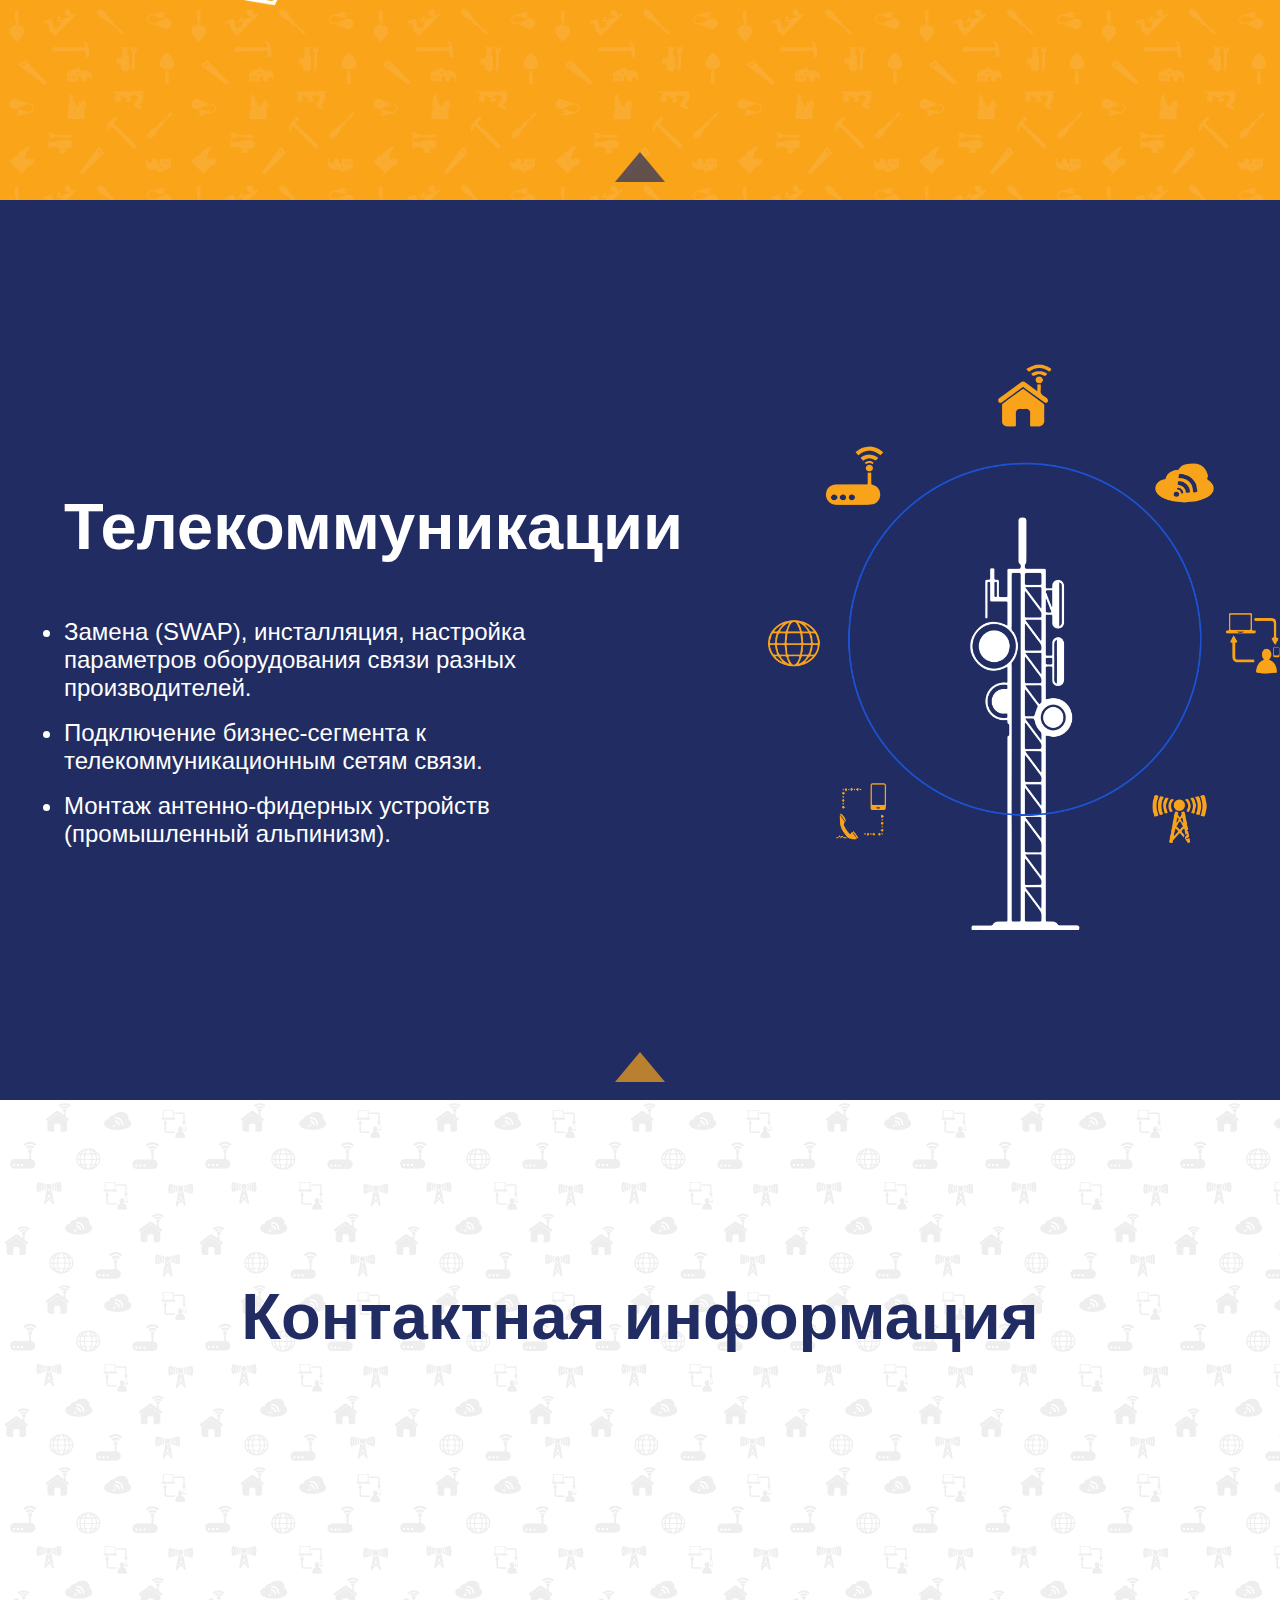
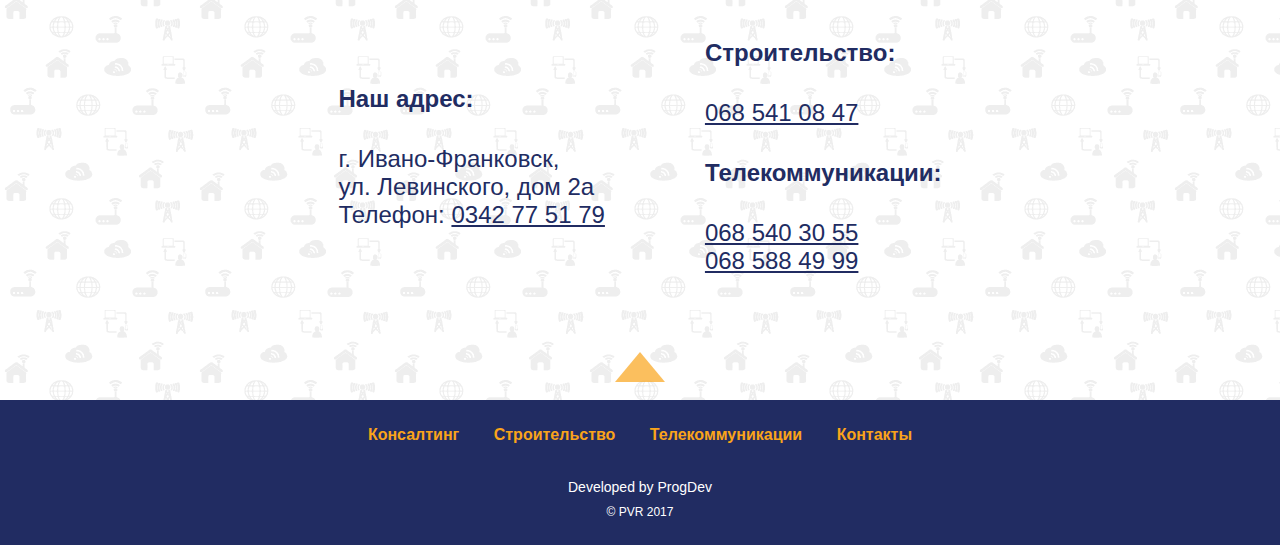
==== commit 7a3042a9: "production v.2" ====
--- a/index_rus.html
+++ b/index_rus.html
@@ -184,8 +184,7 @@
 		<picture>
 			<source
 			media="(max-width: 599px)"
-			srcset="img/pvr_telecom_200x222.png, img/03_tele_RET400.png 2x, img/03_tele_RET.png 3x"
-			type="image/png">
+			srcset="img/pvr_telecom_200x222.png, img/03_tele_RET400.png 2x, img/03_tele_RET.png 3x">
 			<img
 				src="img/pvr_telecom_200x222.png"
 				alt="ПВР Телекоммуникации"
@@ -212,8 +211,7 @@
 			<source media="(min-width: 960px)"
 					srcset="img/03_tele_RET+.png">
 			<source media="(min-width: 600px)"
-					srcset="03_tele_ORIG.png,
-					img/03_tele_RET.png 2x, img/03_tele_RET+.png 3x">
+					srcset="03_tele_ORIG.png, img/03_tele_RET.png 2x, img/03_tele_RET+.png 3x">
 			<img 
 				src="img/pvr_telecom_200x222.png"
 				alt="ПВР Телекоммуникации"
--- a/css/style.css
+++ b/css/style.css
@@ -1,13 +1,13 @@
 /* media */
 /* flexbox */
 /* tags */
-/* line 80, D:/X/OpenServer/domains/fckn.github.io/css/style.scss */
+/* line 84, D:/X/OpenServer/domains/fckn.github.io/css/style.scss */
 html, body {
   -webkit-box-sizing: border-box;
   -moz-box-sizing: border-box;
   box-sizing: border-box; }
 
-/* line 87, D:/X/OpenServer/domains/fckn.github.io/css/style.scss */
+/* line 91, D:/X/OpenServer/domains/fckn.github.io/css/style.scss */
 *,
 *:before,
 *:after {
@@ -15,7 +15,7 @@
   -moz-box-sizing: inherit;
   box-sizing: inherit; }
 
-/* line 92, D:/X/OpenServer/domains/fckn.github.io/css/style.scss */
+/* line 96, D:/X/OpenServer/domains/fckn.github.io/css/style.scss */
 body {
   font-family: Helvetica, sans-serif;
   position: relative;
@@ -24,29 +24,29 @@
   margin: 0;
   padding: 0; }
 
-/* line 100, D:/X/OpenServer/domains/fckn.github.io/css/style.scss */
+/* line 104, D:/X/OpenServer/domains/fckn.github.io/css/style.scss */
 a {
   text-decoration: none; }
 
-/* line 103, D:/X/OpenServer/domains/fckn.github.io/css/style.scss */
+/* line 107, D:/X/OpenServer/domains/fckn.github.io/css/style.scss */
 ul {
   list-style-type: none;
   padding: 0;
   margin: 0; }
 
-/* line 109, D:/X/OpenServer/domains/fckn.github.io/css/style.scss */
+/* line 113, D:/X/OpenServer/domains/fckn.github.io/css/style.scss */
 picture img {
   width: 100%;
   max-width: 600px;
   height: auto; }
 
 /* form custom */
-/* line 116, D:/X/OpenServer/domains/fckn.github.io/css/style.scss */
+/* line 120, D:/X/OpenServer/domains/fckn.github.io/css/style.scss */
 #form {
   background: url(../img/pvr_pattern_contact.png) repeat; }
 
 /* header */
-/* line 120, D:/X/OpenServer/domains/fckn.github.io/css/style.scss */
+/* line 124, D:/X/OpenServer/domains/fckn.github.io/css/style.scss */
 .header {
   width: 100%;
   height: 60px;
@@ -56,28 +56,25 @@
   display: table-cell;
   vertical-align: middle;
   background-color: #faa41a; }
-  /* line 129, D:/X/OpenServer/domains/fckn.github.io/css/style.scss */
+  /* line 133, D:/X/OpenServer/domains/fckn.github.io/css/style.scss */
   .header ul {
     overflow: hidden;
     background-color: #faa41a; }
-  /* line 134, D:/X/OpenServer/domains/fckn.github.io/css/style.scss */
+  /* line 138, D:/X/OpenServer/domains/fckn.github.io/css/style.scss */
   .header li a {
     display: block;
-    padding-top: 20px;
-    padding-bottom: 20px;
-    padding-left: 2%;
-    padding-right: 2%;
+    padding: 20px;
     border-right: 1px solid #f4f4f4;
     color: #fff;
     text-decoration: none;
     font-weight: 600;
     transition: 0.4s; }
-    /* line 145, D:/X/OpenServer/domains/fckn.github.io/css/style.scss */
+    /* line 146, D:/X/OpenServer/domains/fckn.github.io/css/style.scss */
     .header li a:hover {
       background-color: #fff;
       color: #EEA200; }
 
-/* line 152, D:/X/OpenServer/domains/fckn.github.io/css/style.scss */
+/* line 153, D:/X/OpenServer/domains/fckn.github.io/css/style.scss */
 .header_logo {
   width: 100px;
   height: 100px;
@@ -85,15 +82,15 @@
   float: left;
   display: block; }
   @media only screen and (min-width: 319px) and (max-width: 767px) {
-    /* line 152, D:/X/OpenServer/domains/fckn.github.io/css/style.scss */
+    /* line 153, D:/X/OpenServer/domains/fckn.github.io/css/style.scss */
     .header_logo {
       display: none; } }
   @media only screen and (min-width: 767px) and (max-width: 1250px) {
-    /* line 152, D:/X/OpenServer/domains/fckn.github.io/css/style.scss */
+    /* line 153, D:/X/OpenServer/domains/fckn.github.io/css/style.scss */
     .header_logo {
       margin-left: 4%; } }
 
-/* line 165, D:/X/OpenServer/domains/fckn.github.io/css/style.scss */
+/* line 166, D:/X/OpenServer/domains/fckn.github.io/css/style.scss */
 .lang {
   position: absolute;
   right: 0;
@@ -107,19 +104,19 @@
   line-height: 0;
   transition: all 0.3s ease;
   float: right; }
-  /* line 178, D:/X/OpenServer/domains/fckn.github.io/css/style.scss */
+  /* line 179, D:/X/OpenServer/domains/fckn.github.io/css/style.scss */
   .lang:hover {
     background: #45517C; }
 
 /* menu */
-/* line 183, D:/X/OpenServer/domains/fckn.github.io/css/style.scss */
+/* line 184, D:/X/OpenServer/domains/fckn.github.io/css/style.scss */
 .header_menu {
   clear: both;
   max-height: 0;
   transition: max-height 0.2s ease-out; }
 
 /* menu icon */
-/* line 191, D:/X/OpenServer/domains/fckn.github.io/css/style.scss */
+/* line 192, D:/X/OpenServer/domains/fckn.github.io/css/style.scss */
 .header_menu_icon {
   cursor: pointer;
   display: inline-block;
@@ -127,11 +124,11 @@
   position: relative;
   user-select: none; }
   @media only screen and (min-width: 768px) and (max-width: 810px) {
-    /* line 191, D:/X/OpenServer/domains/fckn.github.io/css/style.scss */
+    /* line 192, D:/X/OpenServer/domains/fckn.github.io/css/style.scss */
     .header_menu_icon {
       left: -7%; } }
 
-/* line 202, D:/X/OpenServer/domains/fckn.github.io/css/style.scss */
+/* line 203, D:/X/OpenServer/domains/fckn.github.io/css/style.scss */
 .header .header_menu_icon .navicon {
   width: 25px;
   height: 5px;
@@ -140,7 +137,7 @@
   position: relative;
   transition: background 0.2s ease-out; }
 
-/* line 212, D:/X/OpenServer/domains/fckn.github.io/css/style.scss */
+/* line 213, D:/X/OpenServer/domains/fckn.github.io/css/style.scss */
 .navicon:before,
 .navicon:after {
   width: 100%;
@@ -151,69 +148,69 @@
   position: absolute;
   transition: all 0.2s ease-out; }
 
-/* line 222, D:/X/OpenServer/domains/fckn.github.io/css/style.scss */
+/* line 223, D:/X/OpenServer/domains/fckn.github.io/css/style.scss */
 .navicon:before {
   top: 10px; }
 
-/* line 226, D:/X/OpenServer/domains/fckn.github.io/css/style.scss */
+/* line 227, D:/X/OpenServer/domains/fckn.github.io/css/style.scss */
 .navicon:after {
   top: -10px; }
 
 /* menu btn */
-/* line 231, D:/X/OpenServer/domains/fckn.github.io/css/style.scss */
+/* line 232, D:/X/OpenServer/domains/fckn.github.io/css/style.scss */
 .header_menu_btn {
   display: none; }
 
-/* line 234, D:/X/OpenServer/domains/fckn.github.io/css/style.scss */
+/* line 235, D:/X/OpenServer/domains/fckn.github.io/css/style.scss */
 .header_menu_btn:checked ~ .header_menu {
   max-height: 240px; }
 
-/* line 238, D:/X/OpenServer/domains/fckn.github.io/css/style.scss */
+/* line 239, D:/X/OpenServer/domains/fckn.github.io/css/style.scss */
 .header_menu_btn:checked ~ .header_menu_icon .navicon {
   background: transparent; }
 
-/* line 242, D:/X/OpenServer/domains/fckn.github.io/css/style.scss */
+/* line 243, D:/X/OpenServer/domains/fckn.github.io/css/style.scss */
 .header_menu_btn:checked ~ .header_menu_icon .navicon:before {
   transform: rotate(-45deg) translate(0px, 0px); }
 
-/* line 246, D:/X/OpenServer/domains/fckn.github.io/css/style.scss */
+/* line 247, D:/X/OpenServer/domains/fckn.github.io/css/style.scss */
 .header_menu_btn:checked ~ .header_menu_icon .navicon:after {
   transform: rotate(45deg) translate(0px, 0px); }
 
-/* line 251, D:/X/OpenServer/domains/fckn.github.io/css/style.scss */
+/* line 252, D:/X/OpenServer/domains/fckn.github.io/css/style.scss */
 .header_menu_btn:checked ~ .header_menu_icon:not(.steps) .navicon:before,
 .header_menu_btn:checked ~ .header_menu_icon:not(.steps) .navicon:after {
   top: 0; }
 
 /*  768px */
 @media only screen and (min-width: 811px) {
-  /* line 257, D:/X/OpenServer/domains/fckn.github.io/css/style.scss */
+  /* line 258, D:/X/OpenServer/domains/fckn.github.io/css/style.scss */
   .header_menu {
     float: right;
     clear: none;
     max-height: none; }
-    /* line 261, D:/X/OpenServer/domains/fckn.github.io/css/style.scss */
+    /* line 262, D:/X/OpenServer/domains/fckn.github.io/css/style.scss */
     .header_menu li {
       float: left; }
-    /* line 264, D:/X/OpenServer/domains/fckn.github.io/css/style.scss */
+    /* line 265, D:/X/OpenServer/domains/fckn.github.io/css/style.scss */
     .header_menu a {
       padding: 20px 30px; }
-  /* line 268, D:/X/OpenServer/domains/fckn.github.io/css/style.scss */
+  /* line 269, D:/X/OpenServer/domains/fckn.github.io/css/style.scss */
   .header_menu_icon {
     display: none; }
-  /* line 271, D:/X/OpenServer/domains/fckn.github.io/css/style.scss */
+  /* line 272, D:/X/OpenServer/domains/fckn.github.io/css/style.scss */
   .header_menu_btn {
     display: none; } }
 
 /* hover logo */
-/* line 277, D:/X/OpenServer/domains/fckn.github.io/css/style.scss */
+/* line 278, D:/X/OpenServer/domains/fckn.github.io/css/style.scss */
 .hovicon {
   width: 100px;
   height: 100px;
   border-radius: 50%;
   position: relative; }
 
-/* line 283, D:/X/OpenServer/domains/fckn.github.io/css/style.scss */
+/* line 284, D:/X/OpenServer/domains/fckn.github.io/css/style.scss */
 .hovicon:after {
   position: absolute;
   width: 100%;
@@ -224,18 +221,18 @@
   -moz-box-sizing: content-box;
   box-sizing: content-box; }
 
-/* line 293, D:/X/OpenServer/domains/fckn.github.io/css/style.scss */
+/* line 294, D:/X/OpenServer/domains/fckn.github.io/css/style.scss */
 .hovicon:before {
   display: block; }
 
 /* Effect 9 */
-/* line 297, D:/X/OpenServer/domains/fckn.github.io/css/style.scss */
+/* line 298, D:/X/OpenServer/domains/fckn.github.io/css/style.scss */
 .hovicon.effect-9 {
   -webkit-transition: box-shadow 0.2s;
   -moz-transition: box-shadow 0.2s;
   transition: box-shadow 0.2s; }
 
-/* line 302, D:/X/OpenServer/domains/fckn.github.io/css/style.scss */
+/* line 303, D:/X/OpenServer/domains/fckn.github.io/css/style.scss */
 .hovicon.effect-9:after {
   top: 0;
   left: 0;
@@ -246,7 +243,7 @@
   transition: transform 0.2s, opacity 0.2s; }
 
 /* Effect 9a */
-/* line 312, D:/X/OpenServer/domains/fckn.github.io/css/style.scss */
+/* line 313, D:/X/OpenServer/domains/fckn.github.io/css/style.scss */
 .hovicon.effect-9.sub-a:hover:after {
   -webkit-transform: scale(1.35);
   -moz-transform: scale(1.35);
@@ -254,11 +251,11 @@
   transform: scale(1.35);
   opacity: 0.5; }
 
-/* line 319, D:/X/OpenServer/domains/fckn.github.io/css/style.scss */
+/* line 320, D:/X/OpenServer/domains/fckn.github.io/css/style.scss */
 .hovicon.effect-9.sub-a:hover {
   box-shadow: 0 0 0 10px white; }
 
-/* line 322, D:/X/OpenServer/domains/fckn.github.io/css/style.scss */
+/* line 323, D:/X/OpenServer/domains/fckn.github.io/css/style.scss */
 .section {
   width: 100%;
   height: 600px;
@@ -273,12 +270,12 @@
   justify-content: space-between;
   color: #212c62; }
   @media only screen and (min-width: 768px) {
-    /* line 322, D:/X/OpenServer/domains/fckn.github.io/css/style.scss */
+    /* line 323, D:/X/OpenServer/domains/fckn.github.io/css/style.scss */
     .section {
       height: 100vh; } }
 
 /* section one */
-/* line 336, D:/X/OpenServer/domains/fckn.github.io/css/style.scss */
+/* line 337, D:/X/OpenServer/domains/fckn.github.io/css/style.scss */
 .row_1 {
   position: relative;
   padding: 100px 0 0 0;
@@ -286,16 +283,16 @@
   z-index: 0;
   background: url(../img/02_consulting_ORIG.jpg) no-repeat center bottom; }
   @media only screen and (min-width: 768px) {
-    /* line 336, D:/X/OpenServer/domains/fckn.github.io/css/style.scss */
+    /* line 337, D:/X/OpenServer/domains/fckn.github.io/css/style.scss */
     .row_1 {
       display: none; } }
 
-/* line 348, D:/X/OpenServer/domains/fckn.github.io/css/style.scss */
+/* line 349, D:/X/OpenServer/domains/fckn.github.io/css/style.scss */
 .row1_logo_mobile {
   width: 100px;
   height: 100px; }
 
-/* line 352, D:/X/OpenServer/domains/fckn.github.io/css/style.scss */
+/* line 353, D:/X/OpenServer/domains/fckn.github.io/css/style.scss */
 .section-txt {
   margin: 25% 0 0 0;
   padding-left: 10%;
@@ -309,16 +306,16 @@
   flex-basis: 100%;
   list-style-type: disc; }
   @media only screen and (min-width: 600px) {
-    /* line 352, D:/X/OpenServer/domains/fckn.github.io/css/style.scss */
+    /* line 353, D:/X/OpenServer/domains/fckn.github.io/css/style.scss */
     .section-txt {
       margin: 0; } }
-  /* line 363, D:/X/OpenServer/domains/fckn.github.io/css/style.scss */
+  /* line 364, D:/X/OpenServer/domains/fckn.github.io/css/style.scss */
   .section-txt li {
     padding-bottom: 3%; }
 
-/* line 368, D:/X/OpenServer/domains/fckn.github.io/css/style.scss */
+/* line 369, D:/X/OpenServer/domains/fckn.github.io/css/style.scss */
 .section-upbtn {
-  margin: 8% 0 0 0;
+  margin: 5% 0 0 0;
   display: block;
   width: 0;
   height: 0;
@@ -326,28 +323,28 @@
   border-width: 0 25px 30px 25px;
   opacity: .7;
   transition: all 0.3s ease; }
-  /* line 377, D:/X/OpenServer/domains/fckn.github.io/css/style.scss */
+  /* line 378, D:/X/OpenServer/domains/fckn.github.io/css/style.scss */
   .section-upbtn:hover {
     border-width: 0 40px 45px 40px;
     opacity: 1; }
 
-/* line 383, D:/X/OpenServer/domains/fckn.github.io/css/style.scss */
+/* line 384, D:/X/OpenServer/domains/fckn.github.io/css/style.scss */
 .row_1_contact {
   font-size: 18px;
   line-height: 30px;
   padding: 0 0 250px 0; }
-  /* line 387, D:/X/OpenServer/domains/fckn.github.io/css/style.scss */
+  /* line 388, D:/X/OpenServer/domains/fckn.github.io/css/style.scss */
   .row_1_contact a {
     font-weight: 600;
     color: #212c62;
     text-decoration: underline;
     transition: all 0.2s ease; }
-    /* line 392, D:/X/OpenServer/domains/fckn.github.io/css/style.scss */
+    /* line 393, D:/X/OpenServer/domains/fckn.github.io/css/style.scss */
     .row_1_contact a:hover {
       color: #faa41a;
       text-decoration: none; }
 
-/* line 398, D:/X/OpenServer/domains/fckn.github.io/css/style.scss */
+/* line 399, D:/X/OpenServer/domains/fckn.github.io/css/style.scss */
 .row_1_txt {
   width: 100%;
   padding: 10% 1%;
@@ -363,140 +360,142 @@
   justify-content: space-around;
   color: #212c62;
   background: #ededed; }
-  /* line 409, D:/X/OpenServer/domains/fckn.github.io/css/style.scss */
+  /* line 410, D:/X/OpenServer/domains/fckn.github.io/css/style.scss */
   .row_1_txt h2, .row_1_txt h3, .row_1_txt h4 {
     margin: 5% 0; }
-  /* line 412, D:/X/OpenServer/domains/fckn.github.io/css/style.scss */
+  /* line 413, D:/X/OpenServer/domains/fckn.github.io/css/style.scss */
   .row_1_txt ul {
     padding-left: 10%;
     text-align: left;
     list-style-type: disc; }
-    /* line 416, D:/X/OpenServer/domains/fckn.github.io/css/style.scss */
+    /* line 417, D:/X/OpenServer/domains/fckn.github.io/css/style.scss */
     .row_1_txt ul li {
       margin-top: 2%; }
-      /* line 418, D:/X/OpenServer/domains/fckn.github.io/css/style.scss */
+      /* line 419, D:/X/OpenServer/domains/fckn.github.io/css/style.scss */
       .row_1_txt ul li:first-child {
         text-align: center;
         list-style-type: none;
         margin-left: -5%; }
   @media only screen and (min-width: 768px) {
-    /* line 398, D:/X/OpenServer/domains/fckn.github.io/css/style.scss */
+    /* line 399, D:/X/OpenServer/domains/fckn.github.io/css/style.scss */
     .row_1_txt {
       display: none; } }
 
-/* line 429, D:/X/OpenServer/domains/fckn.github.io/css/style.scss */
+/* line 430, D:/X/OpenServer/domains/fckn.github.io/css/style.scss */
 .row_2 {
   padding: 10% 0 3% 0;
   background: #faa41a; }
-  /* line 432, D:/X/OpenServer/domains/fckn.github.io/css/style.scss */
+  /* line 433, D:/X/OpenServer/domains/fckn.github.io/css/style.scss */
   .row_2 picture {
-    margin: 4% 0 0 0; }
-  @media only screen and (min-width: 600px) {
-    /* line 429, D:/X/OpenServer/domains/fckn.github.io/css/style.scss */
+    margin-top: 4%;
+    margin-bottom: 50px; }
+  @media only screen and (min-width: 600px) {
+    /* line 430, D:/X/OpenServer/domains/fckn.github.io/css/style.scss */
     .row_2 {
       display: none; } }
 
-/* line 439, D:/X/OpenServer/domains/fckn.github.io/css/style.scss */
+/* line 441, D:/X/OpenServer/domains/fckn.github.io/css/style.scss */
 .row_2_upbtn {
   border-color: transparent transparent #212C62 transparent; }
 
-/* line 443, D:/X/OpenServer/domains/fckn.github.io/css/style.scss */
+/* line 445, D:/X/OpenServer/domains/fckn.github.io/css/style.scss */
 .row_3 {
   padding: 10% 0 3% 0;
   color: #fff;
   background: #212c62; }
-  /* line 447, D:/X/OpenServer/domains/fckn.github.io/css/style.scss */
+  /* line 449, D:/X/OpenServer/domains/fckn.github.io/css/style.scss */
   .row_3 h2 {
     margin: 0 0 5% 0; }
-  /* line 450, D:/X/OpenServer/domains/fckn.github.io/css/style.scss */
+  /* line 452, D:/X/OpenServer/domains/fckn.github.io/css/style.scss */
   .row_3 picture {
     margin: 5% 0 0 0; }
   @media only screen and (min-width: 600px) {
-    /* line 443, D:/X/OpenServer/domains/fckn.github.io/css/style.scss */
+    /* line 445, D:/X/OpenServer/domains/fckn.github.io/css/style.scss */
     .row_3 {
       display: none;
       flex-direction: row;
       flex-wrap: wrap;
       justify-content: space-around; }
-      /* line 458, D:/X/OpenServer/domains/fckn.github.io/css/style.scss */
+      /* line 460, D:/X/OpenServer/domains/fckn.github.io/css/style.scss */
       .row_3 picture {
         margin: 0; } }
 
-/* line 467, D:/X/OpenServer/domains/fckn.github.io/css/style.scss */
+/* line 469, D:/X/OpenServer/domains/fckn.github.io/css/style.scss */
 .row_3_upbtn {
   border-color: transparent transparent #FAA41A transparent; }
 
-/* line 471, D:/X/OpenServer/domains/fckn.github.io/css/style.scss */
+/* line 473, D:/X/OpenServer/domains/fckn.github.io/css/style.scss */
 .row_4 {
   padding: 2% 0;
   background: #ededed; }
   @media only screen and (min-width: 600px) {
-    /* line 471, D:/X/OpenServer/domains/fckn.github.io/css/style.scss */
+    /* line 473, D:/X/OpenServer/domains/fckn.github.io/css/style.scss */
     .row_4 {
       display: none; } }
 
-/* line 479, D:/X/OpenServer/domains/fckn.github.io/css/style.scss */
+/* line 481, D:/X/OpenServer/domains/fckn.github.io/css/style.scss */
 .row_4_inner {
   position: relative;
   top: 50%;
   transform: translateY(-50%); }
-  /* line 483, D:/X/OpenServer/domains/fckn.github.io/css/style.scss */
+  /* line 485, D:/X/OpenServer/domains/fckn.github.io/css/style.scss */
   .row_4_inner a {
     color: #212c62;
     text-decoration: underline;
     transition: all 0.2s ease; }
-    /* line 487, D:/X/OpenServer/domains/fckn.github.io/css/style.scss */
+    /* line 489, D:/X/OpenServer/domains/fckn.github.io/css/style.scss */
     .row_4_inner a:hover {
       color: #faa41a;
       text-decoration: none; }
 
-/* line 494, D:/X/OpenServer/domains/fckn.github.io/css/style.scss */
+/* line 496, D:/X/OpenServer/domains/fckn.github.io/css/style.scss */
 .row_4_upbtn {
   border-color: transparent transparent #faa41a transparent; }
 
-/* line 497, D:/X/OpenServer/domains/fckn.github.io/css/style.scss */
+/* line 499, D:/X/OpenServer/domains/fckn.github.io/css/style.scss */
 .footer_content {
   text-align: center; }
-  /* line 499, D:/X/OpenServer/domains/fckn.github.io/css/style.scss */
+  /* line 501, D:/X/OpenServer/domains/fckn.github.io/css/style.scss */
   .footer_content li {
     display: block;
     margin-bottom: 10px; }
-    /* line 502, D:/X/OpenServer/domains/fckn.github.io/css/style.scss */
+    /* line 504, D:/X/OpenServer/domains/fckn.github.io/css/style.scss */
     .footer_content li:last-child {
-      margin-bottom: 0; }
-
-/* line 508, D:/X/OpenServer/domains/fckn.github.io/css/style.scss */
+      margin-bottom: 0;
+      margin-right: 0; }
+
+/* line 511, D:/X/OpenServer/domains/fckn.github.io/css/style.scss */
 .footer {
   background: #212c62;
   color: #fff;
   padding: 2% 0; }
 
-/* line 514, D:/X/OpenServer/domains/fckn.github.io/css/style.scss */
+/* line 517, D:/X/OpenServer/domains/fckn.github.io/css/style.scss */
 .footer_content_copyright {
   font-size: 12px; }
 
-/* line 518, D:/X/OpenServer/domains/fckn.github.io/css/style.scss */
+/* line 521, D:/X/OpenServer/domains/fckn.github.io/css/style.scss */
 .footer_content_dev {
   font-size: 14px; }
 
-/* line 522, D:/X/OpenServer/domains/fckn.github.io/css/style.scss */
+/* line 525, D:/X/OpenServer/domains/fckn.github.io/css/style.scss */
 .footer_content_nav {
   margin-bottom: 2%; }
-  /* line 524, D:/X/OpenServer/domains/fckn.github.io/css/style.scss */
+  /* line 527, D:/X/OpenServer/domains/fckn.github.io/css/style.scss */
   .footer_content_nav a {
     font-weight: 700;
     color: #faa41a; }
   @media only screen and (min-width: 600px) {
-    /* line 529, D:/X/OpenServer/domains/fckn.github.io/css/style.scss */
+    /* line 532, D:/X/OpenServer/domains/fckn.github.io/css/style.scss */
     .footer_content_nav li {
       display: inline-block;
       margin-right: 30px; } }
 
-/* line 538, D:/X/OpenServer/domains/fckn.github.io/css/style.scss */
+/* line 541, D:/X/OpenServer/domains/fckn.github.io/css/style.scss */
 .container {
   width: 50%; }
   @media only screen and (min-width: 600px) {
-    /* line 538, D:/X/OpenServer/domains/fckn.github.io/css/style.scss */
+    /* line 541, D:/X/OpenServer/domains/fckn.github.io/css/style.scss */
     .container {
       display: -webkit-box;
       display: -moz-box;
@@ -504,23 +503,23 @@
       display: -webkit-flex;
       display: flex;
       flex-wrap: wrap; } }
-  /* line 544, D:/X/OpenServer/domains/fckn.github.io/css/style.scss */
+  /* line 547, D:/X/OpenServer/domains/fckn.github.io/css/style.scss */
   .container h2 {
     margin-left: 60px; }
 
-/* line 550, D:/X/OpenServer/domains/fckn.github.io/css/style.scss */
+/* line 553, D:/X/OpenServer/domains/fckn.github.io/css/style.scss */
 .row_2_tablet {
   padding: 2% 0;
   display: none;
   overflow: hidden;
   position: relative;
   background: url(../img/pvr_pattern_build.png) repeat #faa41a; }
-  /* line 556, D:/X/OpenServer/domains/fckn.github.io/css/style.scss */
+  /* line 559, D:/X/OpenServer/domains/fckn.github.io/css/style.scss */
   .row_2_tablet h2 {
     margin-left: 10%;
     font-size: 40px; }
   @media only screen and (min-width: 600px) {
-    /* line 550, D:/X/OpenServer/domains/fckn.github.io/css/style.scss */
+    /* line 553, D:/X/OpenServer/domains/fckn.github.io/css/style.scss */
     .row_2_tablet {
       display: -webkit-box;
       display: -moz-box;
@@ -531,17 +530,22 @@
       flex-wrap: wrap;
       justify-content: space-around; } }
   @media only screen and (min-width: 960px) {
-    /* line 550, D:/X/OpenServer/domains/fckn.github.io/css/style.scss */
+    /* line 553, D:/X/OpenServer/domains/fckn.github.io/css/style.scss */
     .row_2_tablet {
       font-size: 24px; }
-      /* line 568, D:/X/OpenServer/domains/fckn.github.io/css/style.scss */
+      /* line 571, D:/X/OpenServer/domains/fckn.github.io/css/style.scss */
       .row_2_tablet picture {
         width: 40%; }
-      /* line 571, D:/X/OpenServer/domains/fckn.github.io/css/style.scss */
+      /* line 574, D:/X/OpenServer/domains/fckn.github.io/css/style.scss */
       .row_2_tablet h2 {
         font-size: 65px; } }
-
-/* line 577, D:/X/OpenServer/domains/fckn.github.io/css/style.scss */
+  @media only screen and (min-width: 600px) and (max-width: 720px) {
+    /* line 579, D:/X/OpenServer/domains/fckn.github.io/css/style.scss */
+    .row_2_tablet h2 {
+      margin-left: 3%;
+      font-size: 40px; } }
+
+/* line 586, D:/X/OpenServer/domains/fckn.github.io/css/style.scss */
 .row_2_upbtn_tablet {
   bottom: 2%;
   left: 50%;
@@ -549,7 +553,7 @@
   position: absolute;
   border-color: transparent transparent #212C62 transparent; }
 
-/* line 585, D:/X/OpenServer/domains/fckn.github.io/css/style.scss */
+/* line 594, D:/X/OpenServer/domains/fckn.github.io/css/style.scss */
 .row_3_tablet {
   padding: 2% 0;
   display: none;
@@ -557,12 +561,12 @@
   position: relative;
   color: #fff;
   background: #212c62; }
-  /* line 592, D:/X/OpenServer/domains/fckn.github.io/css/style.scss */
+  /* line 601, D:/X/OpenServer/domains/fckn.github.io/css/style.scss */
   .row_3_tablet h2 {
     margin-left: 10%;
     font-size: 40px; }
   @media only screen and (min-width: 600px) {
-    /* line 585, D:/X/OpenServer/domains/fckn.github.io/css/style.scss */
+    /* line 594, D:/X/OpenServer/domains/fckn.github.io/css/style.scss */
     .row_3_tablet {
       display: -webkit-box;
       display: -moz-box;
@@ -573,18 +577,23 @@
       flex-wrap: wrap;
       justify-content: space-around; } }
   @media only screen and (min-width: 960px) {
-    /* line 585, D:/X/OpenServer/domains/fckn.github.io/css/style.scss */
+    /* line 594, D:/X/OpenServer/domains/fckn.github.io/css/style.scss */
     .row_3_tablet {
       font-size: 24px; }
-      /* line 604, D:/X/OpenServer/domains/fckn.github.io/css/style.scss */
+      /* line 613, D:/X/OpenServer/domains/fckn.github.io/css/style.scss */
       .row_3_tablet picture {
         width: 40%;
         margin-left: auto; }
-      /* line 608, D:/X/OpenServer/domains/fckn.github.io/css/style.scss */
+      /* line 617, D:/X/OpenServer/domains/fckn.github.io/css/style.scss */
       .row_3_tablet h2 {
         font-size: 65px; } }
-
-/* line 614, D:/X/OpenServer/domains/fckn.github.io/css/style.scss */
+  @media only screen and (min-width: 600px) and (max-width: 720px) {
+    /* line 622, D:/X/OpenServer/domains/fckn.github.io/css/style.scss */
+    .row_3_tablet h2 {
+      margin-left: 3%;
+      font-size: 40px; } }
+
+/* line 629, D:/X/OpenServer/domains/fckn.github.io/css/style.scss */
 .row_3_upbtn_tablet {
   bottom: 2%;
   left: 50%;
@@ -592,27 +601,27 @@
   position: absolute;
   border-color: transparent transparent #FAA41A transparent; }
 
-/* line 622, D:/X/OpenServer/domains/fckn.github.io/css/style.scss */
+/* line 637, D:/X/OpenServer/domains/fckn.github.io/css/style.scss */
 .row_4_tablet {
   position: relative;
   display: none;
   padding: 2% 0;
   background: url(../img/pvr_pattern_contact.png) repeat #fff; }
-  /* line 627, D:/X/OpenServer/domains/fckn.github.io/css/style.scss */
+  /* line 642, D:/X/OpenServer/domains/fckn.github.io/css/style.scss */
   .row_4_tablet h2 {
     margin-left: 0;
     font-size: 40px; }
-  /* line 631, D:/X/OpenServer/domains/fckn.github.io/css/style.scss */
+  /* line 646, D:/X/OpenServer/domains/fckn.github.io/css/style.scss */
   .row_4_tablet a {
     color: #212c62;
     text-decoration: underline;
     transition: all 0.2s ease; }
-    /* line 635, D:/X/OpenServer/domains/fckn.github.io/css/style.scss */
+    /* line 650, D:/X/OpenServer/domains/fckn.github.io/css/style.scss */
     .row_4_tablet a:hover {
       color: #faa41a;
       text-decoration: none; }
   @media only screen and (min-width: 600px) {
-    /* line 622, D:/X/OpenServer/domains/fckn.github.io/css/style.scss */
+    /* line 637, D:/X/OpenServer/domains/fckn.github.io/css/style.scss */
     .row_4_tablet {
       display: -webkit-box;
       display: -moz-box;
@@ -622,23 +631,23 @@
       flex-direction: row;
       flex-wrap: wrap;
       justify-content: center; }
-      /* line 645, D:/X/OpenServer/domains/fckn.github.io/css/style.scss */
+      /* line 660, D:/X/OpenServer/domains/fckn.github.io/css/style.scss */
       .row_4_tablet h2 {
         width: 100%;
         text-align: center; } }
   @media only screen and (min-width: 960px) {
-    /* line 622, D:/X/OpenServer/domains/fckn.github.io/css/style.scss */
+    /* line 637, D:/X/OpenServer/domains/fckn.github.io/css/style.scss */
     .row_4_tablet {
       font-size: 24px; }
-      /* line 652, D:/X/OpenServer/domains/fckn.github.io/css/style.scss */
+      /* line 667, D:/X/OpenServer/domains/fckn.github.io/css/style.scss */
       .row_4_tablet h2 {
         font-size: 65px; } }
 
-/* line 658, D:/X/OpenServer/domains/fckn.github.io/css/style.scss */
+/* line 673, D:/X/OpenServer/domains/fckn.github.io/css/style.scss */
 .row_4_container {
   margin-right: 100px; }
 
-/* line 662, D:/X/OpenServer/domains/fckn.github.io/css/style.scss */
+/* line 677, D:/X/OpenServer/domains/fckn.github.io/css/style.scss */
 .row_one_txt {
   width: 50%;
   display: -webkit-box;
@@ -652,35 +661,34 @@
   color: #212c62;
   text-align: left;
   font-size: 1.2em; }
-  /* line 671, D:/X/OpenServer/domains/fckn.github.io/css/style.scss */
+  /* line 686, D:/X/OpenServer/domains/fckn.github.io/css/style.scss */
   .row_one_txt h2, .row_one_txt h4 {
     margin: 0; }
-  /* line 674, D:/X/OpenServer/domains/fckn.github.io/css/style.scss */
+  /* line 689, D:/X/OpenServer/domains/fckn.github.io/css/style.scss */
   .row_one_txt ul {
     padding-left: 1%;
     text-align: left;
     list-style-type: disc; }
-    /* line 678, D:/X/OpenServer/domains/fckn.github.io/css/style.scss */
+    /* line 693, D:/X/OpenServer/domains/fckn.github.io/css/style.scss */
     .row_one_txt ul li {
       margin-bottom: 15px; }
-      /* line 680, D:/X/OpenServer/domains/fckn.github.io/css/style.scss */
+      /* line 695, D:/X/OpenServer/domains/fckn.github.io/css/style.scss */
       .row_one_txt ul li:first-child {
         list-style-type: none; }
 
-/* line 687, D:/X/OpenServer/domains/fckn.github.io/css/style.scss */
+/* line 702, D:/X/OpenServer/domains/fckn.github.io/css/style.scss */
 .row_1_tablet {
   display: none;
   position: relative;
   overflow: hidden;
-  background: url("../img/02_consulting_RET+.jpg") no-repeat bottom right;
-  border-bottom: 10px solid #ededed; }
-  /* line 693, D:/X/OpenServer/domains/fckn.github.io/css/style.scss */
+  background: url("../img/02_consulting_RET+.jpg") no-repeat bottom right; }
+  /* line 708, D:/X/OpenServer/domains/fckn.github.io/css/style.scss */
   .row_1_tablet h2 {
     font-size: 70px;
     line-height: 0;
     margin-left: -5px; }
   @media only screen and (min-width: 768px) {
-    /* line 687, D:/X/OpenServer/domains/fckn.github.io/css/style.scss */
+    /* line 702, D:/X/OpenServer/domains/fckn.github.io/css/style.scss */
     .row_1_tablet {
       display: -webkit-box;
       display: -moz-box;
@@ -692,29 +700,29 @@
       justify-content: space-around;
       background-size: 50%; } }
   @media only screen and (min-width: 767px) and (max-width: 1250px) {
-    /* line 687, D:/X/OpenServer/domains/fckn.github.io/css/style.scss */
+    /* line 702, D:/X/OpenServer/domains/fckn.github.io/css/style.scss */
     .row_1_tablet {
       padding-left: 4%; }
-      /* line 707, D:/X/OpenServer/domains/fckn.github.io/css/style.scss */
+      /* line 722, D:/X/OpenServer/domains/fckn.github.io/css/style.scss */
       .row_1_tablet h2 {
         margin-top: 160px;
         margin-bottom: 20px; } }
   @media only screen and (min-width: 1401px) {
-    /* line 687, D:/X/OpenServer/domains/fckn.github.io/css/style.scss */
+    /* line 702, D:/X/OpenServer/domains/fckn.github.io/css/style.scss */
     .row_1_tablet {
       background-size: 700px; }
-      /* line 714, D:/X/OpenServer/domains/fckn.github.io/css/style.scss */
+      /* line 729, D:/X/OpenServer/domains/fckn.github.io/css/style.scss */
       .row_1_tablet h2 {
         font-size: 130px; } }
 
-/* line 720, D:/X/OpenServer/domains/fckn.github.io/css/style.scss */
+/* line 735, D:/X/OpenServer/domains/fckn.github.io/css/style.scss */
 .row_wrap {
   max-width: 1200px;
   margin: auto;
   position: relative;
   padding: 0 50px 0 0; }
   @media only screen and (min-width: 319px) and (max-width: 810px) {
-    /* line 720, D:/X/OpenServer/domains/fckn.github.io/css/style.scss */
+    /* line 735, D:/X/OpenServer/domains/fckn.github.io/css/style.scss */
     .row_wrap {
       padding: 0; } }
 
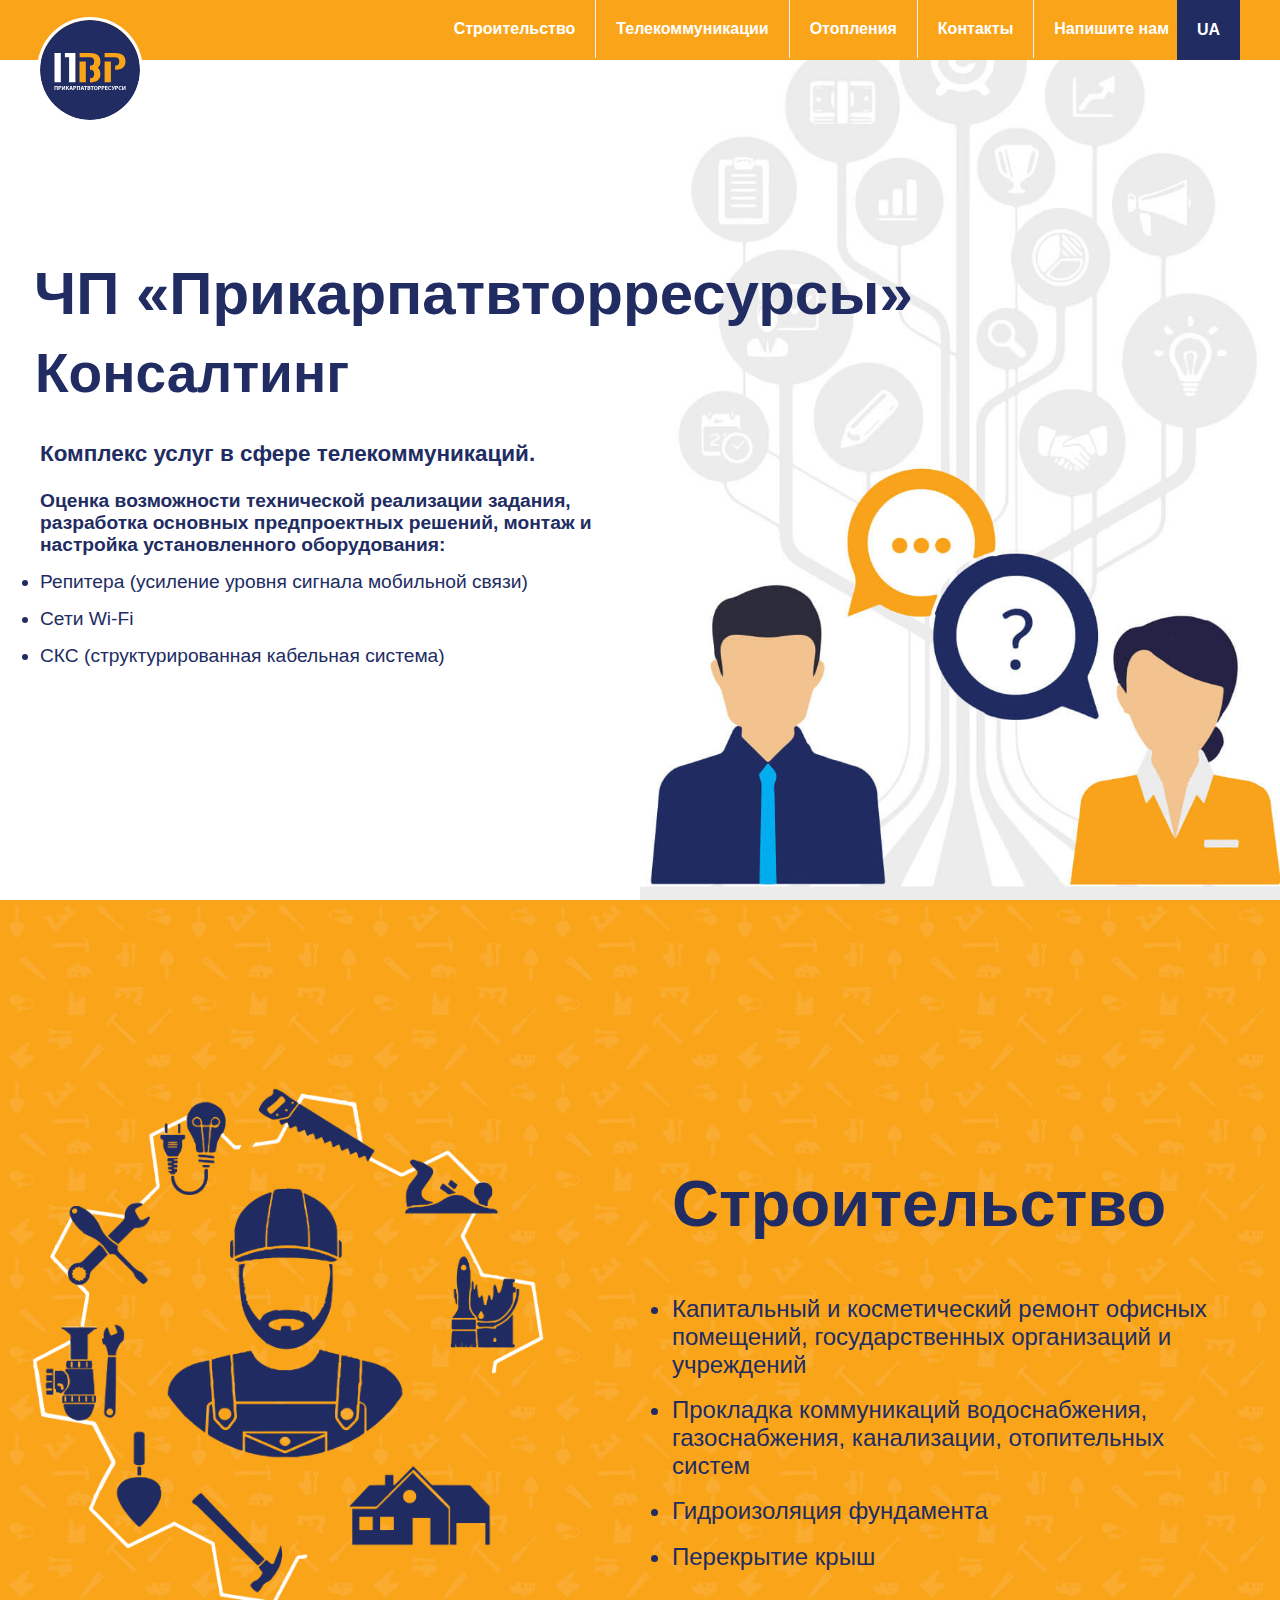
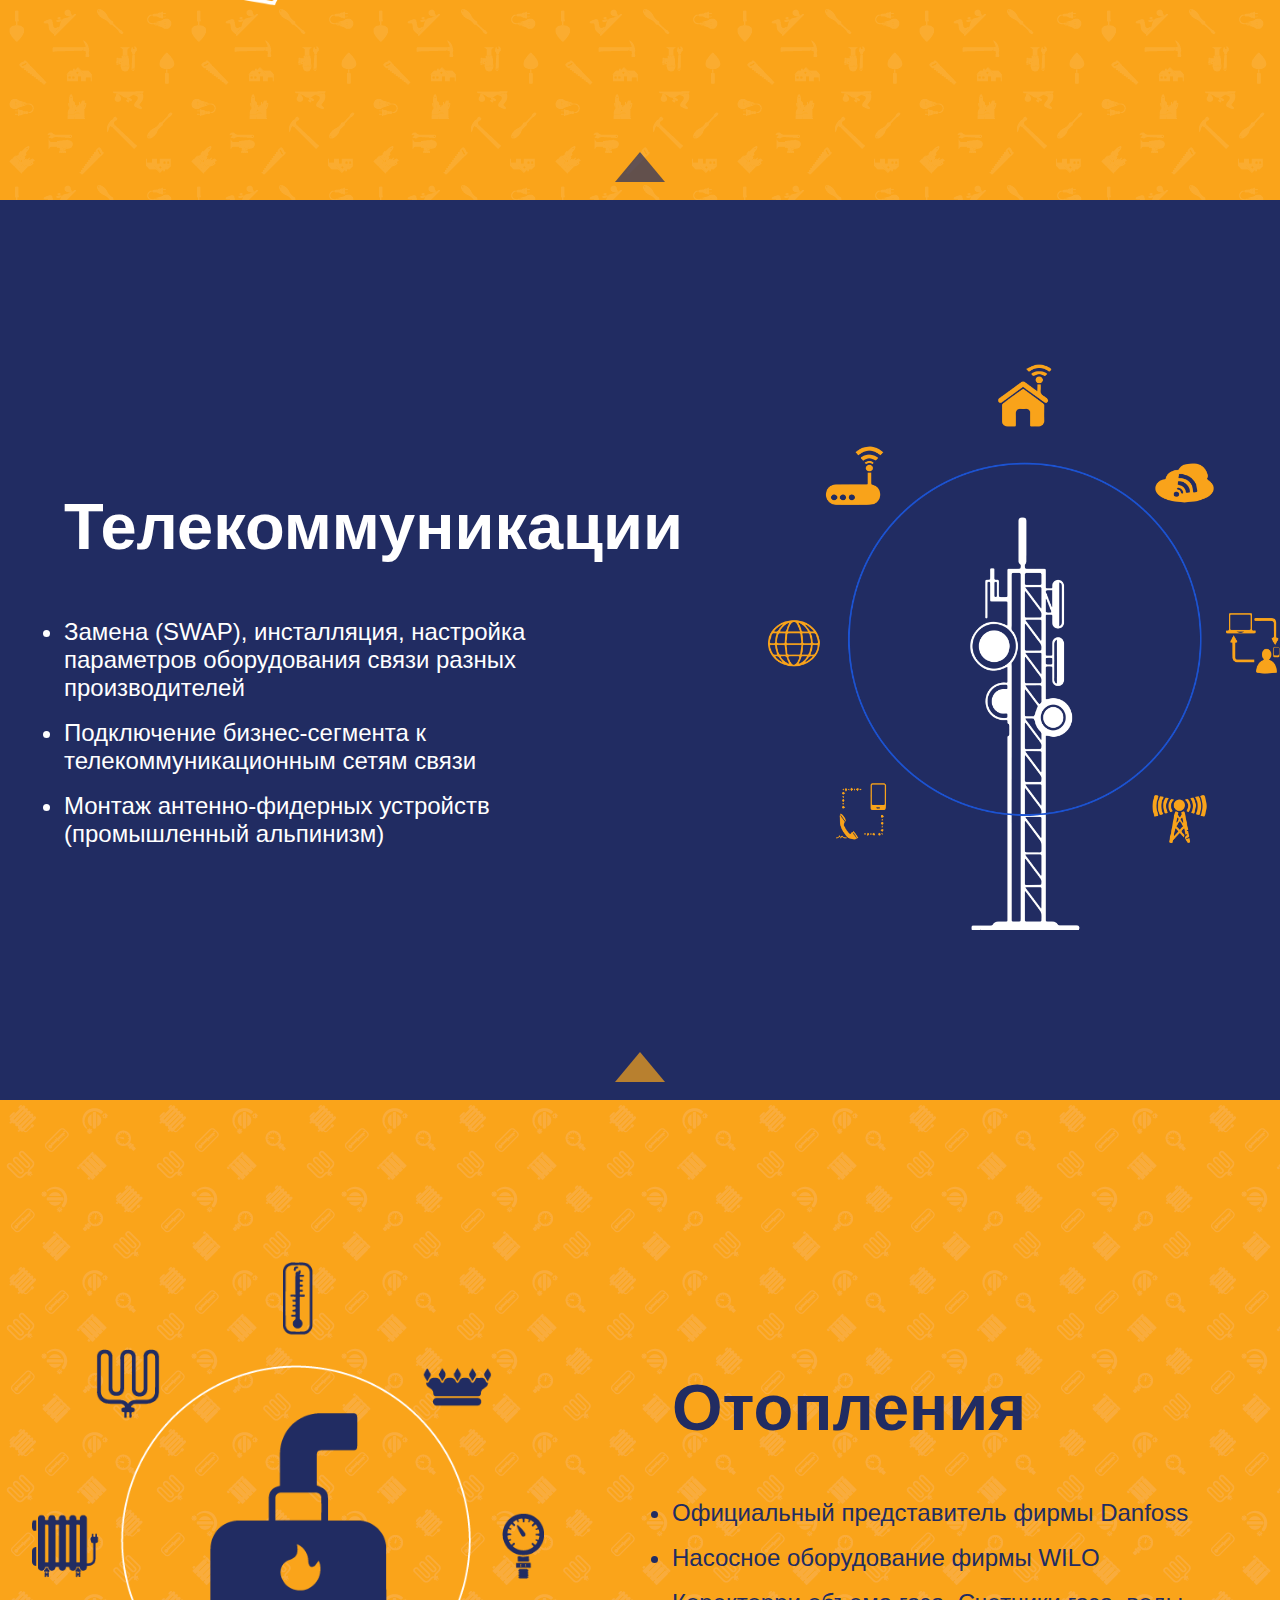
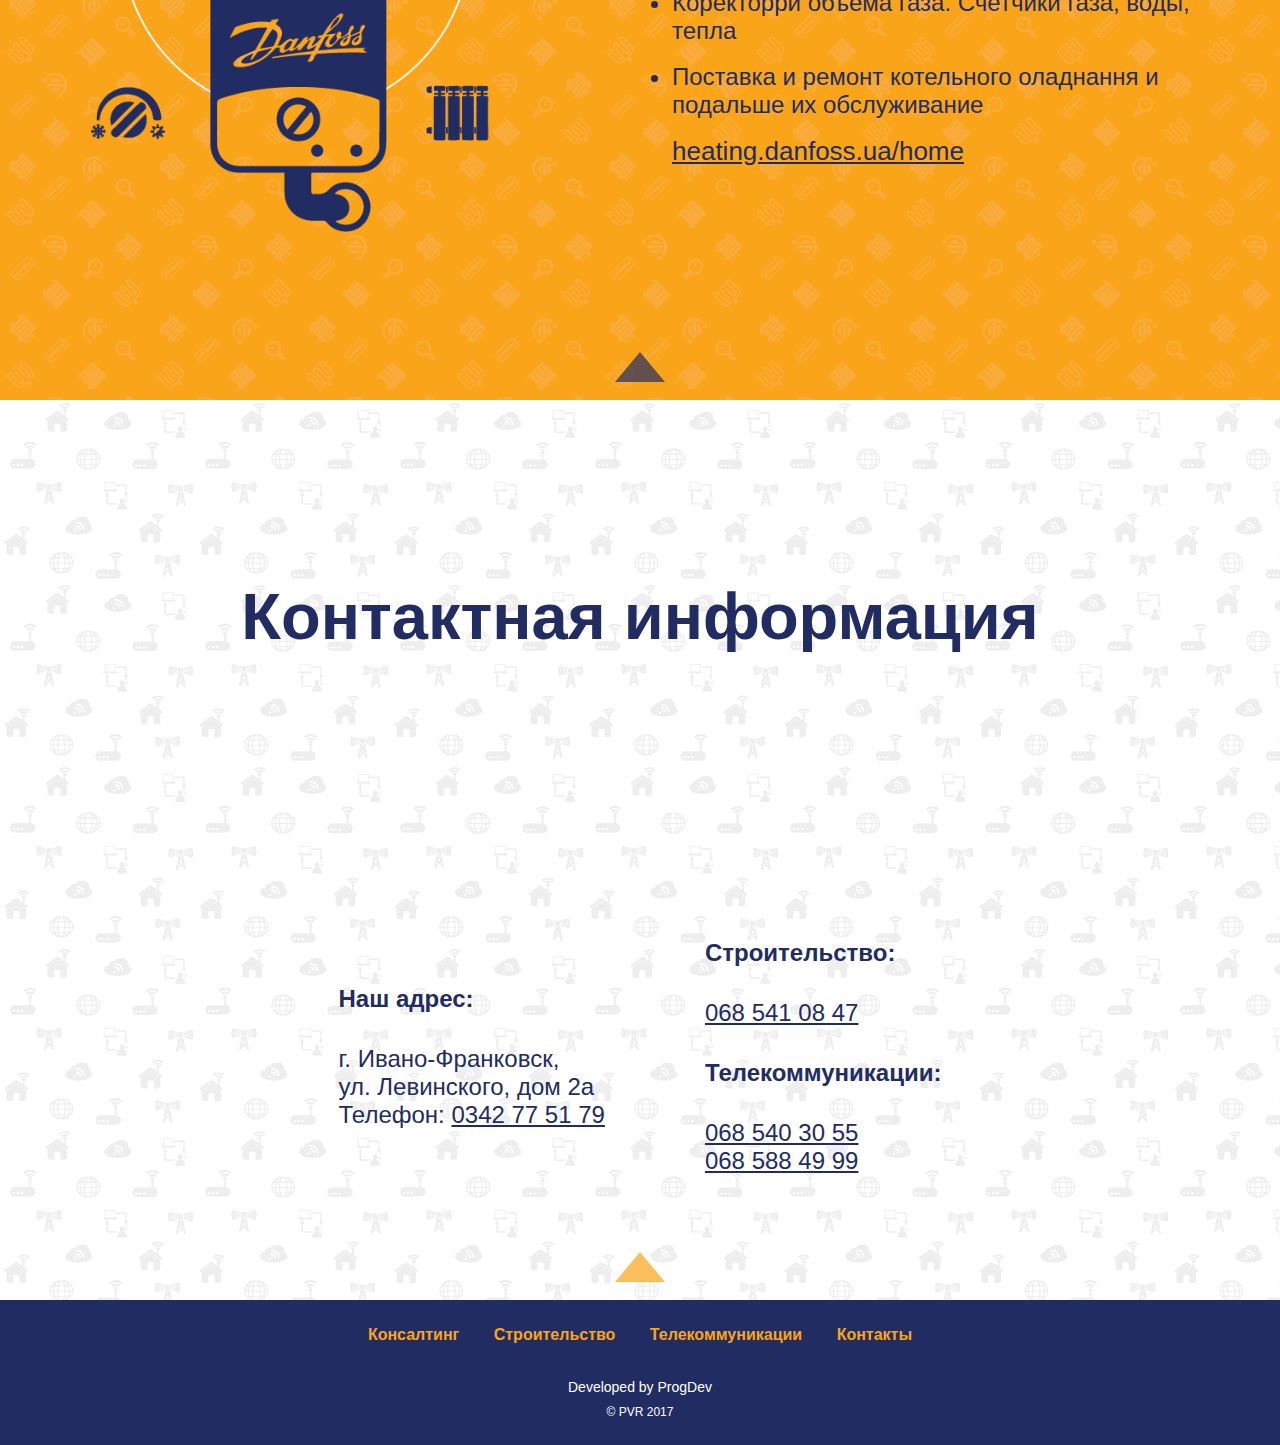
==== commit 9154063a: "final" ====
--- a/index_rus.html
+++ b/index_rus.html
@@ -55,6 +55,7 @@
     	<ul class="header_menu">
     		<li><a href="#section2" class="item">Строительство</a></li>
     		<li><a href="#section3" class="item">Телекоммуникации</a></li>
+    		<li><a href="#section5" class="item">Отопления</a></li>
     		<li><a href="#section4" class="item">Контакты</a></li>
     		<li><a href="#form" class="item">Напишите нам</a></li>
     	</ul>
@@ -121,6 +122,7 @@
 
 <div class="row_1_tablet section">
 	<div class="row_wrap wrap-tablet">
+		<h1>ЧП «Прикарпатвторресурсы»</h1>
 		<h2>Консалтинг</h2>
 		<div class="row_one_txt">
 			<h3>Комплекс услуг в сфере телекоммуникаций.</h3>
@@ -148,10 +150,10 @@
 				title="Строительство">
 		</picture>
 		<ul class="row_2_txt section-txt">
-			<li>Капитальный и косметический ремонт офисных помещений, государственных организаций и учреждений.</li>
-			<li>Прокладка коммуникаций водоснабжения, газоснабжения, канализации, отопительных систем.</li>
-			<li>Гидроизоляция фундамента.</li>
-			<li>Перекрытие крыш.</li>
+			<li>Капитальный и косметический ремонт офисных помещений, государственных организаций и учреждений</li>
+			<li>Прокладка коммуникаций водоснабжения, газоснабжения, канализации, отопительных систем</li>
+			<li>Гидроизоляция фундамента</li>
+			<li>Перекрытие крыш</li>
 		</ul>
 		<a href="#header" class="row_2_upbtn section-upbtn"></a>
 	</div>
@@ -168,10 +170,10 @@
 		<div class="row-2 container">
 			<h2>Строительство</h2>
 			<ul class="row_2_txt section-txt">
-				<li>Капитальный и косметический ремонт офисных помещений, государственных организаций и учреждений.</li>
-				<li>Прокладка коммуникаций водоснабжения, газоснабжения, канализации, отопительных систем.</li>
-				<li>Гидроизоляция фундамента.</li>
-				<li>Перекрытие крыш.</li>
+				<li>Капитальный и косметический ремонт офисных помещений, государственных организаций и учреждений</li>
+				<li>Прокладка коммуникаций водоснабжения, газоснабжения, канализации, отопительных систем</li>
+				<li>Гидроизоляция фундамента</li>
+				<li>Перекрытие крыш</li>
 			</ul>
 		</div>
 		<a href="#header" class="row_2_upbtn_tablet section-upbtn"></a>
@@ -191,9 +193,9 @@
 				title="Телекоммуникации">
 		</picture>
 		<ul class="row_3_txt section-txt">
-			<li>Замена (SWAP), инсталляция, настройка параметров оборудования связи разных производителей.</li>
-			<li>Подключение бизнес-сегмента к телекоммуникационным сетям связи.</li>
-			<li>Монтаж антенно-фидерных устройств (промышленный альпинизм).</li>
+			<li>Замена (SWAP), инсталляция, настройка параметров оборудования связи разных производителей</li>
+			<li>Подключение бизнес-сегмента к телекоммуникационным сетям связи</li>
+			<li>Монтаж антенно-фидерных устройств (промышленный альпинизм)</li>
 		</ul>
 		<a href="#header" class="row_3_upbtn section-upbtn"></a>
 	</div>
@@ -202,9 +204,9 @@
 		<div class="row-3 container">
 			<h2>Телекоммуникации</h2>
 			<ul class="row_3_txt section-txt">
-				<li>Замена (SWAP), инсталляция, настройка параметров оборудования связи разных производителей.</li>
-				<li>Подключение бизнес-сегмента к телекоммуникационным сетям связи.</li>
-				<li>Монтаж антенно-фидерных устройств (промышленный альпинизм).</li>
+				<li>Замена (SWAP), инсталляция, настройка параметров оборудования связи разных производителей</li>
+				<li>Подключение бизнес-сегмента к телекоммуникационным сетям связи</li>
+				<li>Монтаж антенно-фидерных устройств (промышленный альпинизм)</li>
 			</ul>
 		</div>
 		<picture>
@@ -218,6 +220,50 @@
 				title="Телекоммуникации">
 		</picture>
 		<a href="#header" class="row_3_upbtn_tablet section-upbtn"></a>
+	</div>
+</div>
+<div id="section5">
+	<div class="row_2 section">
+		<h2>Отопления</h2>
+		<picture>
+			<source
+				media="(max-width: 599px)"
+				srcset="img/pvr_heat_200x200.png, img/05_heat_RET400.png 2x, img/05_heat_RET.png 3x">
+			<img
+				src="img/pvr_heat_200x200.png"
+				alt="ПВР Опалення"
+				title="Опалення">
+		</picture>
+		<ul class="row_5_txt section-txt">
+			<li>Официальный представитель фирмы Danfoss</li>
+			<li>Насосное оборудование фирмы WILO</li>
+			<li>Коректорри объема газа. Счетчики газа, воды, тепла</li>
+			<li>Поставка и ремонт котельного оладнання и подальше их обслуживание</li>
+			<li><a href="http://heating.danfoss.ua/download/pricelist/#/" rel="nofollow">heating.danfoss.ua/home</a></li>
+		</ul>
+		<a href="#header" class="row_2_upbtn section-upbtn"></a>
+	</div>
+	<div class="row_5_tablet section">
+		<picture>
+			<source media="(min-width: 960px)"
+				 srcset="img/05_heat_RET.png 2x, img/05_heat_RET+.png 3x">
+			<source media="(min-width: 600px)"
+				 srcset="img/05_heat_ORIG.png, img/05_heat_RET.png 2x, img/05_heat_RET+.png 3x">
+			<img src="img/05_heat_ORIG.png"
+				alt="ПВР Опалення"
+				title="Опалення">
+		</picture>
+		<div class="row-2 container">
+			<h2>Отопления</h2>
+			<ul class="row_5_txt section-txt">
+				<li>Официальный представитель фирмы Danfoss</li>
+				<li>Насосное оборудование фирмы WILO</li>
+				<li>Коректорри объема газа. Счетчики газа, воды, тепла</li>
+				<li>Поставка и ремонт котельного оладнання и подальше их обслуживание</li>
+				<li><a href="http://heating.danfoss.ua/download/pricelist/#/" rel="nofollow">heating.danfoss.ua/home</a></li>
+			</ul>
+		</div>
+		<a href="#header" class="row_2_upbtn_tablet section-upbtn"></a>
 	</div>
 </div>
 <div id="section4">
@@ -230,8 +276,8 @@
 				<li><h4>Телекоммуникации:</h4><a href="tel:+380685403055">068 540 30 55</a><br><br><a href="tel:+380685884999">068 588 49 99</a></li>
 		    </ul>
 	   </div>
-   <a href="#header" class="row_4_upbtn section-upbtn"></a>
-</div>
+    <a href="#header" class="row_4_upbtn section-upbtn"></a>
+	</div>
 
 	<div class="row_4_tablet section">
 		<h2>Контактная информация</h2>
--- a/css/style.css
+++ b/css/style.css
@@ -123,7 +123,7 @@
   padding: 28px 0;
   position: relative;
   user-select: none; }
-  @media only screen and (min-width: 768px) and (max-width: 810px) {
+  @media only screen and (min-width: 768px) and (max-width: 890px) {
     /* line 192, D:/X/OpenServer/domains/fckn.github.io/css/style.scss */
     .header_menu_icon {
       left: -7%; } }
@@ -183,7 +183,7 @@
   top: 0; }
 
 /*  768px */
-@media only screen and (min-width: 811px) {
+@media only screen and (min-width: 891px) {
   /* line 258, D:/X/OpenServer/domains/fckn.github.io/css/style.scss */
   .header_menu {
     float: right;
@@ -258,7 +258,7 @@
 /* line 323, D:/X/OpenServer/domains/fckn.github.io/css/style.scss */
 .section {
   width: 100%;
-  height: 600px;
+  height: 630px;
   margin: 0 auto;
   display: -webkit-box;
   display: -moz-box;
@@ -274,27 +274,9 @@
     .section {
       height: 100vh; } }
 
-/* section one */
-/* line 337, D:/X/OpenServer/domains/fckn.github.io/css/style.scss */
-.row_1 {
-  position: relative;
-  padding: 100px 0 0 0;
-  text-align: center;
-  z-index: 0;
-  background: url(../img/02_consulting_ORIG.jpg) no-repeat center bottom; }
-  @media only screen and (min-width: 768px) {
-    /* line 337, D:/X/OpenServer/domains/fckn.github.io/css/style.scss */
-    .row_1 {
-      display: none; } }
-
-/* line 349, D:/X/OpenServer/domains/fckn.github.io/css/style.scss */
-.row1_logo_mobile {
-  width: 100px;
-  height: 100px; }
-
-/* line 353, D:/X/OpenServer/domains/fckn.github.io/css/style.scss */
+/* line 336, D:/X/OpenServer/domains/fckn.github.io/css/style.scss */
 .section-txt {
-  margin: 25% 0 0 0;
+  margin: 23% 0 0 0;
   padding-left: 10%;
   display: -webkit-box;
   display: -moz-box;
@@ -306,16 +288,16 @@
   flex-basis: 100%;
   list-style-type: disc; }
   @media only screen and (min-width: 600px) {
-    /* line 353, D:/X/OpenServer/domains/fckn.github.io/css/style.scss */
+    /* line 336, D:/X/OpenServer/domains/fckn.github.io/css/style.scss */
     .section-txt {
       margin: 0; } }
-  /* line 364, D:/X/OpenServer/domains/fckn.github.io/css/style.scss */
+  /* line 347, D:/X/OpenServer/domains/fckn.github.io/css/style.scss */
   .section-txt li {
     padding-bottom: 3%; }
 
-/* line 369, D:/X/OpenServer/domains/fckn.github.io/css/style.scss */
+/* line 352, D:/X/OpenServer/domains/fckn.github.io/css/style.scss */
 .section-upbtn {
-  margin: 5% 0 0 0;
+  margin: 3% 0 0 0;
   display: block;
   width: 0;
   height: 0;
@@ -323,28 +305,158 @@
   border-width: 0 25px 30px 25px;
   opacity: .7;
   transition: all 0.3s ease; }
-  /* line 378, D:/X/OpenServer/domains/fckn.github.io/css/style.scss */
+  /* line 361, D:/X/OpenServer/domains/fckn.github.io/css/style.scss */
   .section-upbtn:hover {
     border-width: 0 40px 45px 40px;
     opacity: 1; }
 
-/* line 384, D:/X/OpenServer/domains/fckn.github.io/css/style.scss */
+/* section one */
+/* line 367, D:/X/OpenServer/domains/fckn.github.io/css/style.scss */
+.row_1 {
+  position: relative;
+  padding: 100px 0 0 0;
+  text-align: center;
+  z-index: 0;
+  background: url(../img/02_consulting_ORIG.jpg) no-repeat center bottom; }
+  @media only screen and (min-width: 768px) {
+    /* line 367, D:/X/OpenServer/domains/fckn.github.io/css/style.scss */
+    .row_1 {
+      display: none; } }
+
+/* line 378, D:/X/OpenServer/domains/fckn.github.io/css/style.scss */
+.row_one_txt {
+  width: 50%;
+  display: -webkit-box;
+  display: -moz-box;
+  display: -ms-flexbox;
+  display: -webkit-flex;
+  display: flex;
+  flex-direction: column;
+  align-items: flex-start;
+  justify-content: space-between;
+  color: #212c62;
+  text-align: left;
+  font-size: 1.2em; }
+  /* line 387, D:/X/OpenServer/domains/fckn.github.io/css/style.scss */
+  .row_one_txt h2, .row_one_txt h4 {
+    margin: 0; }
+  /* line 390, D:/X/OpenServer/domains/fckn.github.io/css/style.scss */
+  .row_one_txt ul {
+    text-align: left;
+    list-style-type: disc; }
+    /* line 393, D:/X/OpenServer/domains/fckn.github.io/css/style.scss */
+    .row_one_txt ul li {
+      margin-bottom: 15px; }
+      /* line 395, D:/X/OpenServer/domains/fckn.github.io/css/style.scss */
+      .row_one_txt ul li:first-child {
+        list-style-type: none; }
+
+/* line 402, D:/X/OpenServer/domains/fckn.github.io/css/style.scss */
+.row_1_tablet {
+  display: none;
+  position: relative;
+  overflow: hidden;
+  background: url("../img/02_consulting_RET+.jpg") no-repeat bottom right; }
+  /* line 408, D:/X/OpenServer/domains/fckn.github.io/css/style.scss */
+  .row_1_tablet h1 {
+    margin-left: -6px;
+    font-size: 50px; }
+  /* line 412, D:/X/OpenServer/domains/fckn.github.io/css/style.scss */
+  .row_1_tablet h2 {
+    font-size: 40px;
+    line-height: 0;
+    margin-left: -5px; }
+  @media only screen and (min-width: 768px) {
+    /* line 402, D:/X/OpenServer/domains/fckn.github.io/css/style.scss */
+    .row_1_tablet {
+      display: -webkit-box;
+      display: -moz-box;
+      display: -ms-flexbox;
+      display: -webkit-flex;
+      display: flex;
+      flex-direction: column;
+      flex-wrap: wrap;
+      justify-content: space-between;
+      background-size: 50%; } }
+  @media only screen and (min-width: 767px) and (max-width: 1250px) {
+    /* line 402, D:/X/OpenServer/domains/fckn.github.io/css/style.scss */
+    .row_1_tablet {
+      padding-left: 4%; }
+      /* line 426, D:/X/OpenServer/domains/fckn.github.io/css/style.scss */
+      .row_1_tablet h1 {
+        margin-top: 100px; }
+      /* line 430, D:/X/OpenServer/domains/fckn.github.io/css/style.scss */
+      .row_1_tablet h2 {
+        margin-bottom: 20px; } }
+  @media only screen and (min-width: 960px) {
+    /* line 435, D:/X/OpenServer/domains/fckn.github.io/css/style.scss */
+    .row_1_tablet h1 {
+      font-size: 60px; }
+    /* line 438, D:/X/OpenServer/domains/fckn.github.io/css/style.scss */
+    .row_1_tablet h2 {
+      font-size: 55px; } }
+  @media only screen and (min-width: 1401px) {
+    /* line 402, D:/X/OpenServer/domains/fckn.github.io/css/style.scss */
+    .row_1_tablet {
+      background-size: 700px; }
+      /* line 444, D:/X/OpenServer/domains/fckn.github.io/css/style.scss */
+      .row_1_tablet h1 {
+        font-size: 75px; }
+      /* line 447, D:/X/OpenServer/domains/fckn.github.io/css/style.scss */
+      .row_1_tablet h2 {
+        font-size: 70px; } }
+
+/* line 453, D:/X/OpenServer/domains/fckn.github.io/css/style.scss */
+.row_wrap {
+  max-width: 1200px;
+  margin: auto;
+  position: relative;
+  padding: 0 50px 0 0; }
+  @media only screen and (min-width: 319px) and (max-width: 890px) {
+    /* line 453, D:/X/OpenServer/domains/fckn.github.io/css/style.scss */
+    .row_wrap {
+      padding: 0; } }
+
+/* line 462, D:/X/OpenServer/domains/fckn.github.io/css/style.scss */
+.row1_logo_mobile {
+  width: 100px;
+  height: 100px; }
+
+/* line 467, D:/X/OpenServer/domains/fckn.github.io/css/style.scss */
 .row_1_contact {
   font-size: 18px;
   line-height: 30px;
   padding: 0 0 250px 0; }
-  /* line 388, D:/X/OpenServer/domains/fckn.github.io/css/style.scss */
+  /* line 471, D:/X/OpenServer/domains/fckn.github.io/css/style.scss */
   .row_1_contact a {
     font-weight: 600;
     color: #212c62;
     text-decoration: underline;
     transition: all 0.2s ease; }
-    /* line 393, D:/X/OpenServer/domains/fckn.github.io/css/style.scss */
+    /* line 476, D:/X/OpenServer/domains/fckn.github.io/css/style.scss */
     .row_1_contact a:hover {
       color: #faa41a;
       text-decoration: none; }
 
-/* line 399, D:/X/OpenServer/domains/fckn.github.io/css/style.scss */
+/* line 482, D:/X/OpenServer/domains/fckn.github.io/css/style.scss */
+.row_1_tablet_contact {
+  position: absolute;
+  width: 200px;
+  right: 0;
+  font-size: 18px;
+  line-height: 30px; }
+  /* line 490, D:/X/OpenServer/domains/fckn.github.io/css/style.scss */
+  .row_1_tablet_contact a {
+    font-weight: 600;
+    color: #212c62;
+    text-decoration: underline;
+    transition: all 0.2s ease; }
+    /* line 495, D:/X/OpenServer/domains/fckn.github.io/css/style.scss */
+    .row_1_tablet_contact a:hover {
+      color: #faa41a;
+      text-decoration: none; }
+
+/* line 501, D:/X/OpenServer/domains/fckn.github.io/css/style.scss */
 .row_1_txt {
   width: 100%;
   padding: 10% 1%;
@@ -360,142 +472,76 @@
   justify-content: space-around;
   color: #212c62;
   background: #ededed; }
-  /* line 410, D:/X/OpenServer/domains/fckn.github.io/css/style.scss */
+  /* line 512, D:/X/OpenServer/domains/fckn.github.io/css/style.scss */
   .row_1_txt h2, .row_1_txt h3, .row_1_txt h4 {
     margin: 5% 0; }
-  /* line 413, D:/X/OpenServer/domains/fckn.github.io/css/style.scss */
+  /* line 515, D:/X/OpenServer/domains/fckn.github.io/css/style.scss */
   .row_1_txt ul {
     padding-left: 10%;
     text-align: left;
     list-style-type: disc; }
-    /* line 417, D:/X/OpenServer/domains/fckn.github.io/css/style.scss */
+    /* line 519, D:/X/OpenServer/domains/fckn.github.io/css/style.scss */
     .row_1_txt ul li {
       margin-top: 2%; }
-      /* line 419, D:/X/OpenServer/domains/fckn.github.io/css/style.scss */
+      /* line 521, D:/X/OpenServer/domains/fckn.github.io/css/style.scss */
       .row_1_txt ul li:first-child {
         text-align: center;
         list-style-type: none;
         margin-left: -5%; }
   @media only screen and (min-width: 768px) {
-    /* line 399, D:/X/OpenServer/domains/fckn.github.io/css/style.scss */
+    /* line 501, D:/X/OpenServer/domains/fckn.github.io/css/style.scss */
     .row_1_txt {
       display: none; } }
 
-/* line 430, D:/X/OpenServer/domains/fckn.github.io/css/style.scss */
+/* row _2 */
+/* line 533, D:/X/OpenServer/domains/fckn.github.io/css/style.scss */
 .row_2 {
   padding: 10% 0 3% 0;
   background: #faa41a; }
-  /* line 433, D:/X/OpenServer/domains/fckn.github.io/css/style.scss */
+  /* line 536, D:/X/OpenServer/domains/fckn.github.io/css/style.scss */
   .row_2 picture {
     margin-top: 4%;
     margin-bottom: 50px; }
   @media only screen and (min-width: 600px) {
-    /* line 430, D:/X/OpenServer/domains/fckn.github.io/css/style.scss */
+    /* line 533, D:/X/OpenServer/domains/fckn.github.io/css/style.scss */
     .row_2 {
       display: none; } }
 
-/* line 441, D:/X/OpenServer/domains/fckn.github.io/css/style.scss */
+/* line 544, D:/X/OpenServer/domains/fckn.github.io/css/style.scss */
 .row_2_upbtn {
   border-color: transparent transparent #212C62 transparent; }
 
-/* line 445, D:/X/OpenServer/domains/fckn.github.io/css/style.scss */
+/* line 548, D:/X/OpenServer/domains/fckn.github.io/css/style.scss */
 .row_3 {
   padding: 10% 0 3% 0;
   color: #fff;
   background: #212c62; }
-  /* line 449, D:/X/OpenServer/domains/fckn.github.io/css/style.scss */
+  /* line 552, D:/X/OpenServer/domains/fckn.github.io/css/style.scss */
   .row_3 h2 {
     margin: 0 0 5% 0; }
-  /* line 452, D:/X/OpenServer/domains/fckn.github.io/css/style.scss */
+  /* line 555, D:/X/OpenServer/domains/fckn.github.io/css/style.scss */
   .row_3 picture {
     margin: 5% 0 0 0; }
   @media only screen and (min-width: 600px) {
-    /* line 445, D:/X/OpenServer/domains/fckn.github.io/css/style.scss */
+    /* line 548, D:/X/OpenServer/domains/fckn.github.io/css/style.scss */
     .row_3 {
       display: none;
       flex-direction: row;
       flex-wrap: wrap;
       justify-content: space-around; }
-      /* line 460, D:/X/OpenServer/domains/fckn.github.io/css/style.scss */
+      /* line 563, D:/X/OpenServer/domains/fckn.github.io/css/style.scss */
       .row_3 picture {
         margin: 0; } }
 
-/* line 469, D:/X/OpenServer/domains/fckn.github.io/css/style.scss */
+/* line 572, D:/X/OpenServer/domains/fckn.github.io/css/style.scss */
 .row_3_upbtn {
   border-color: transparent transparent #FAA41A transparent; }
 
-/* line 473, D:/X/OpenServer/domains/fckn.github.io/css/style.scss */
-.row_4 {
-  padding: 2% 0;
-  background: #ededed; }
-  @media only screen and (min-width: 600px) {
-    /* line 473, D:/X/OpenServer/domains/fckn.github.io/css/style.scss */
-    .row_4 {
-      display: none; } }
-
-/* line 481, D:/X/OpenServer/domains/fckn.github.io/css/style.scss */
-.row_4_inner {
-  position: relative;
-  top: 50%;
-  transform: translateY(-50%); }
-  /* line 485, D:/X/OpenServer/domains/fckn.github.io/css/style.scss */
-  .row_4_inner a {
-    color: #212c62;
-    text-decoration: underline;
-    transition: all 0.2s ease; }
-    /* line 489, D:/X/OpenServer/domains/fckn.github.io/css/style.scss */
-    .row_4_inner a:hover {
-      color: #faa41a;
-      text-decoration: none; }
-
-/* line 496, D:/X/OpenServer/domains/fckn.github.io/css/style.scss */
-.row_4_upbtn {
-  border-color: transparent transparent #faa41a transparent; }
-
-/* line 499, D:/X/OpenServer/domains/fckn.github.io/css/style.scss */
-.footer_content {
-  text-align: center; }
-  /* line 501, D:/X/OpenServer/domains/fckn.github.io/css/style.scss */
-  .footer_content li {
-    display: block;
-    margin-bottom: 10px; }
-    /* line 504, D:/X/OpenServer/domains/fckn.github.io/css/style.scss */
-    .footer_content li:last-child {
-      margin-bottom: 0;
-      margin-right: 0; }
-
-/* line 511, D:/X/OpenServer/domains/fckn.github.io/css/style.scss */
-.footer {
-  background: #212c62;
-  color: #fff;
-  padding: 2% 0; }
-
-/* line 517, D:/X/OpenServer/domains/fckn.github.io/css/style.scss */
-.footer_content_copyright {
-  font-size: 12px; }
-
-/* line 521, D:/X/OpenServer/domains/fckn.github.io/css/style.scss */
-.footer_content_dev {
-  font-size: 14px; }
-
-/* line 525, D:/X/OpenServer/domains/fckn.github.io/css/style.scss */
-.footer_content_nav {
-  margin-bottom: 2%; }
-  /* line 527, D:/X/OpenServer/domains/fckn.github.io/css/style.scss */
-  .footer_content_nav a {
-    font-weight: 700;
-    color: #faa41a; }
-  @media only screen and (min-width: 600px) {
-    /* line 532, D:/X/OpenServer/domains/fckn.github.io/css/style.scss */
-    .footer_content_nav li {
-      display: inline-block;
-      margin-right: 30px; } }
-
-/* line 541, D:/X/OpenServer/domains/fckn.github.io/css/style.scss */
+/* line 576, D:/X/OpenServer/domains/fckn.github.io/css/style.scss */
 .container {
   width: 50%; }
   @media only screen and (min-width: 600px) {
-    /* line 541, D:/X/OpenServer/domains/fckn.github.io/css/style.scss */
+    /* line 576, D:/X/OpenServer/domains/fckn.github.io/css/style.scss */
     .container {
       display: -webkit-box;
       display: -moz-box;
@@ -503,23 +549,23 @@
       display: -webkit-flex;
       display: flex;
       flex-wrap: wrap; } }
-  /* line 547, D:/X/OpenServer/domains/fckn.github.io/css/style.scss */
+  /* line 582, D:/X/OpenServer/domains/fckn.github.io/css/style.scss */
   .container h2 {
     margin-left: 60px; }
 
-/* line 553, D:/X/OpenServer/domains/fckn.github.io/css/style.scss */
+/* line 588, D:/X/OpenServer/domains/fckn.github.io/css/style.scss */
 .row_2_tablet {
   padding: 2% 0;
   display: none;
   overflow: hidden;
   position: relative;
   background: url(../img/pvr_pattern_build.png) repeat #faa41a; }
-  /* line 559, D:/X/OpenServer/domains/fckn.github.io/css/style.scss */
+  /* line 594, D:/X/OpenServer/domains/fckn.github.io/css/style.scss */
   .row_2_tablet h2 {
-    margin-left: 10%;
-    font-size: 40px; }
-  @media only screen and (min-width: 600px) {
-    /* line 553, D:/X/OpenServer/domains/fckn.github.io/css/style.scss */
+    font-size: 40px;
+    margin-left: 10%; }
+  @media only screen and (min-width: 600px) {
+    /* line 588, D:/X/OpenServer/domains/fckn.github.io/css/style.scss */
     .row_2_tablet {
       display: -webkit-box;
       display: -moz-box;
@@ -530,22 +576,22 @@
       flex-wrap: wrap;
       justify-content: space-around; } }
   @media only screen and (min-width: 960px) {
-    /* line 553, D:/X/OpenServer/domains/fckn.github.io/css/style.scss */
+    /* line 588, D:/X/OpenServer/domains/fckn.github.io/css/style.scss */
     .row_2_tablet {
       font-size: 24px; }
-      /* line 571, D:/X/OpenServer/domains/fckn.github.io/css/style.scss */
+      /* line 606, D:/X/OpenServer/domains/fckn.github.io/css/style.scss */
       .row_2_tablet picture {
         width: 40%; }
-      /* line 574, D:/X/OpenServer/domains/fckn.github.io/css/style.scss */
+      /* line 609, D:/X/OpenServer/domains/fckn.github.io/css/style.scss */
       .row_2_tablet h2 {
         font-size: 65px; } }
   @media only screen and (min-width: 600px) and (max-width: 720px) {
-    /* line 579, D:/X/OpenServer/domains/fckn.github.io/css/style.scss */
+    /* line 614, D:/X/OpenServer/domains/fckn.github.io/css/style.scss */
     .row_2_tablet h2 {
       margin-left: 3%;
       font-size: 40px; } }
 
-/* line 586, D:/X/OpenServer/domains/fckn.github.io/css/style.scss */
+/* line 621, D:/X/OpenServer/domains/fckn.github.io/css/style.scss */
 .row_2_upbtn_tablet {
   bottom: 2%;
   left: 50%;
@@ -553,7 +599,7 @@
   position: absolute;
   border-color: transparent transparent #212C62 transparent; }
 
-/* line 594, D:/X/OpenServer/domains/fckn.github.io/css/style.scss */
+/* line 629, D:/X/OpenServer/domains/fckn.github.io/css/style.scss */
 .row_3_tablet {
   padding: 2% 0;
   display: none;
@@ -561,12 +607,12 @@
   position: relative;
   color: #fff;
   background: #212c62; }
-  /* line 601, D:/X/OpenServer/domains/fckn.github.io/css/style.scss */
+  /* line 636, D:/X/OpenServer/domains/fckn.github.io/css/style.scss */
   .row_3_tablet h2 {
     margin-left: 10%;
     font-size: 40px; }
   @media only screen and (min-width: 600px) {
-    /* line 594, D:/X/OpenServer/domains/fckn.github.io/css/style.scss */
+    /* line 629, D:/X/OpenServer/domains/fckn.github.io/css/style.scss */
     .row_3_tablet {
       display: -webkit-box;
       display: -moz-box;
@@ -577,23 +623,23 @@
       flex-wrap: wrap;
       justify-content: space-around; } }
   @media only screen and (min-width: 960px) {
-    /* line 594, D:/X/OpenServer/domains/fckn.github.io/css/style.scss */
+    /* line 629, D:/X/OpenServer/domains/fckn.github.io/css/style.scss */
     .row_3_tablet {
       font-size: 24px; }
-      /* line 613, D:/X/OpenServer/domains/fckn.github.io/css/style.scss */
+      /* line 648, D:/X/OpenServer/domains/fckn.github.io/css/style.scss */
       .row_3_tablet picture {
         width: 40%;
         margin-left: auto; }
-      /* line 617, D:/X/OpenServer/domains/fckn.github.io/css/style.scss */
+      /* line 652, D:/X/OpenServer/domains/fckn.github.io/css/style.scss */
       .row_3_tablet h2 {
         font-size: 65px; } }
   @media only screen and (min-width: 600px) and (max-width: 720px) {
-    /* line 622, D:/X/OpenServer/domains/fckn.github.io/css/style.scss */
+    /* line 657, D:/X/OpenServer/domains/fckn.github.io/css/style.scss */
     .row_3_tablet h2 {
       margin-left: 3%;
       font-size: 40px; } }
 
-/* line 629, D:/X/OpenServer/domains/fckn.github.io/css/style.scss */
+/* line 664, D:/X/OpenServer/domains/fckn.github.io/css/style.scss */
 .row_3_upbtn_tablet {
   bottom: 2%;
   left: 50%;
@@ -601,27 +647,56 @@
   position: absolute;
   border-color: transparent transparent #FAA41A transparent; }
 
-/* line 637, D:/X/OpenServer/domains/fckn.github.io/css/style.scss */
+/* row_4 */
+/* line 672, D:/X/OpenServer/domains/fckn.github.io/css/style.scss */
+.row_4 {
+  padding: 2% 0;
+  background: #ededed; }
+  @media only screen and (min-width: 600px) {
+    /* line 672, D:/X/OpenServer/domains/fckn.github.io/css/style.scss */
+    .row_4 {
+      display: none; } }
+
+/* line 680, D:/X/OpenServer/domains/fckn.github.io/css/style.scss */
+.row_4_inner {
+  position: relative;
+  top: 50%;
+  transform: translateY(-50%); }
+  /* line 684, D:/X/OpenServer/domains/fckn.github.io/css/style.scss */
+  .row_4_inner a {
+    color: #212c62;
+    text-decoration: underline;
+    transition: all 0.2s ease; }
+    /* line 688, D:/X/OpenServer/domains/fckn.github.io/css/style.scss */
+    .row_4_inner a:hover {
+      color: #faa41a;
+      text-decoration: none; }
+
+/* line 695, D:/X/OpenServer/domains/fckn.github.io/css/style.scss */
+.row_4_upbtn {
+  border-color: transparent transparent #faa41a transparent; }
+
+/* line 698, D:/X/OpenServer/domains/fckn.github.io/css/style.scss */
 .row_4_tablet {
   position: relative;
   display: none;
   padding: 2% 0;
   background: url(../img/pvr_pattern_contact.png) repeat #fff; }
-  /* line 642, D:/X/OpenServer/domains/fckn.github.io/css/style.scss */
+  /* line 703, D:/X/OpenServer/domains/fckn.github.io/css/style.scss */
   .row_4_tablet h2 {
     margin-left: 0;
     font-size: 40px; }
-  /* line 646, D:/X/OpenServer/domains/fckn.github.io/css/style.scss */
+  /* line 707, D:/X/OpenServer/domains/fckn.github.io/css/style.scss */
   .row_4_tablet a {
     color: #212c62;
     text-decoration: underline;
     transition: all 0.2s ease; }
-    /* line 650, D:/X/OpenServer/domains/fckn.github.io/css/style.scss */
+    /* line 711, D:/X/OpenServer/domains/fckn.github.io/css/style.scss */
     .row_4_tablet a:hover {
       color: #faa41a;
       text-decoration: none; }
   @media only screen and (min-width: 600px) {
-    /* line 637, D:/X/OpenServer/domains/fckn.github.io/css/style.scss */
+    /* line 698, D:/X/OpenServer/domains/fckn.github.io/css/style.scss */
     .row_4_tablet {
       display: -webkit-box;
       display: -moz-box;
@@ -631,65 +706,37 @@
       flex-direction: row;
       flex-wrap: wrap;
       justify-content: center; }
-      /* line 660, D:/X/OpenServer/domains/fckn.github.io/css/style.scss */
+      /* line 721, D:/X/OpenServer/domains/fckn.github.io/css/style.scss */
       .row_4_tablet h2 {
         width: 100%;
         text-align: center; } }
   @media only screen and (min-width: 960px) {
-    /* line 637, D:/X/OpenServer/domains/fckn.github.io/css/style.scss */
+    /* line 698, D:/X/OpenServer/domains/fckn.github.io/css/style.scss */
     .row_4_tablet {
       font-size: 24px; }
-      /* line 667, D:/X/OpenServer/domains/fckn.github.io/css/style.scss */
+      /* line 728, D:/X/OpenServer/domains/fckn.github.io/css/style.scss */
       .row_4_tablet h2 {
         font-size: 65px; } }
 
-/* line 673, D:/X/OpenServer/domains/fckn.github.io/css/style.scss */
+/* line 734, D:/X/OpenServer/domains/fckn.github.io/css/style.scss */
 .row_4_container {
   margin-right: 100px; }
 
-/* line 677, D:/X/OpenServer/domains/fckn.github.io/css/style.scss */
-.row_one_txt {
-  width: 50%;
-  display: -webkit-box;
-  display: -moz-box;
-  display: -ms-flexbox;
-  display: -webkit-flex;
-  display: flex;
-  flex-direction: column;
-  align-items: flex-start;
-  justify-content: space-between;
-  color: #212c62;
-  text-align: left;
-  font-size: 1.2em; }
-  /* line 686, D:/X/OpenServer/domains/fckn.github.io/css/style.scss */
-  .row_one_txt h2, .row_one_txt h4 {
-    margin: 0; }
-  /* line 689, D:/X/OpenServer/domains/fckn.github.io/css/style.scss */
-  .row_one_txt ul {
-    padding-left: 1%;
-    text-align: left;
-    list-style-type: disc; }
-    /* line 693, D:/X/OpenServer/domains/fckn.github.io/css/style.scss */
-    .row_one_txt ul li {
-      margin-bottom: 15px; }
-      /* line 695, D:/X/OpenServer/domains/fckn.github.io/css/style.scss */
-      .row_one_txt ul li:first-child {
-        list-style-type: none; }
-
-/* line 702, D:/X/OpenServer/domains/fckn.github.io/css/style.scss */
-.row_1_tablet {
+/* row_5 */
+/* line 738, D:/X/OpenServer/domains/fckn.github.io/css/style.scss */
+.row_5_tablet {
+  padding: 2% 0;
   display: none;
-  position: relative;
   overflow: hidden;
-  background: url("../img/02_consulting_RET+.jpg") no-repeat bottom right; }
-  /* line 708, D:/X/OpenServer/domains/fckn.github.io/css/style.scss */
-  .row_1_tablet h2 {
-    font-size: 70px;
-    line-height: 0;
-    margin-left: -5px; }
-  @media only screen and (min-width: 768px) {
-    /* line 702, D:/X/OpenServer/domains/fckn.github.io/css/style.scss */
-    .row_1_tablet {
+  position: relative;
+  background: url(../img/pvr_pattern_heat.png) repeat #faa41a; }
+  /* line 744, D:/X/OpenServer/domains/fckn.github.io/css/style.scss */
+  .row_5_tablet h2 {
+    font-size: 40px;
+    margin-left: 10%; }
+  @media only screen and (min-width: 600px) {
+    /* line 738, D:/X/OpenServer/domains/fckn.github.io/css/style.scss */
+    .row_5_tablet {
       display: -webkit-box;
       display: -moz-box;
       display: -ms-flexbox;
@@ -697,33 +744,71 @@
       display: flex;
       flex-direction: row;
       flex-wrap: wrap;
-      justify-content: space-around;
-      background-size: 50%; } }
-  @media only screen and (min-width: 767px) and (max-width: 1250px) {
-    /* line 702, D:/X/OpenServer/domains/fckn.github.io/css/style.scss */
-    .row_1_tablet {
-      padding-left: 4%; }
-      /* line 722, D:/X/OpenServer/domains/fckn.github.io/css/style.scss */
-      .row_1_tablet h2 {
-        margin-top: 160px;
-        margin-bottom: 20px; } }
-  @media only screen and (min-width: 1401px) {
-    /* line 702, D:/X/OpenServer/domains/fckn.github.io/css/style.scss */
-    .row_1_tablet {
-      background-size: 700px; }
-      /* line 729, D:/X/OpenServer/domains/fckn.github.io/css/style.scss */
-      .row_1_tablet h2 {
-        font-size: 130px; } }
-
-/* line 735, D:/X/OpenServer/domains/fckn.github.io/css/style.scss */
-.row_wrap {
-  max-width: 1200px;
-  margin: auto;
-  position: relative;
-  padding: 0 50px 0 0; }
-  @media only screen and (min-width: 319px) and (max-width: 810px) {
-    /* line 735, D:/X/OpenServer/domains/fckn.github.io/css/style.scss */
-    .row_wrap {
-      padding: 0; } }
+      justify-content: space-around; } }
+  @media only screen and (min-width: 960px) {
+    /* line 738, D:/X/OpenServer/domains/fckn.github.io/css/style.scss */
+    .row_5_tablet {
+      font-size: 24px; }
+      /* line 756, D:/X/OpenServer/domains/fckn.github.io/css/style.scss */
+      .row_5_tablet picture {
+        width: 40%; }
+      /* line 759, D:/X/OpenServer/domains/fckn.github.io/css/style.scss */
+      .row_5_tablet h2 {
+        font-size: 65px; } }
+  @media only screen and (min-width: 600px) and (max-width: 720px) {
+    /* line 764, D:/X/OpenServer/domains/fckn.github.io/css/style.scss */
+    .row_5_tablet h2 {
+      margin-left: 3%;
+      font-size: 40px; } }
+
+/* footer */
+/* line 771, D:/X/OpenServer/domains/fckn.github.io/css/style.scss */
+.footer {
+  background: #212c62;
+  color: #fff;
+  padding: 2% 0; }
+
+/* line 777, D:/X/OpenServer/domains/fckn.github.io/css/style.scss */
+.footer_content {
+  text-align: center; }
+  /* line 779, D:/X/OpenServer/domains/fckn.github.io/css/style.scss */
+  .footer_content li {
+    display: block;
+    margin-bottom: 10px; }
+    /* line 782, D:/X/OpenServer/domains/fckn.github.io/css/style.scss */
+    .footer_content li:last-child {
+      margin-bottom: 0;
+      margin-right: 0; }
+
+/* line 789, D:/X/OpenServer/domains/fckn.github.io/css/style.scss */
+.footer_content_copyright {
+  font-size: 12px; }
+
+/* line 793, D:/X/OpenServer/domains/fckn.github.io/css/style.scss */
+.footer_content_dev {
+  font-size: 14px; }
+
+/* line 797, D:/X/OpenServer/domains/fckn.github.io/css/style.scss */
+.footer_content_nav {
+  margin-bottom: 2%; }
+  /* line 799, D:/X/OpenServer/domains/fckn.github.io/css/style.scss */
+  .footer_content_nav a {
+    font-weight: 700;
+    color: #faa41a; }
+  @media only screen and (min-width: 600px) {
+    /* line 804, D:/X/OpenServer/domains/fckn.github.io/css/style.scss */
+    .footer_content_nav li {
+      display: inline-block;
+      margin-right: 30px; } }
+
+/* line 812, D:/X/OpenServer/domains/fckn.github.io/css/style.scss */
+.row_5_txt a {
+  font-size: 26px;
+  color: #212c62;
+  text-decoration: underline; }
+
+/* line 818, D:/X/OpenServer/domains/fckn.github.io/css/style.scss */
+.row_5_txt li:last-of-type {
+  list-style-type: none; }
 
 /*# sourceMappingURL=style.css.map */